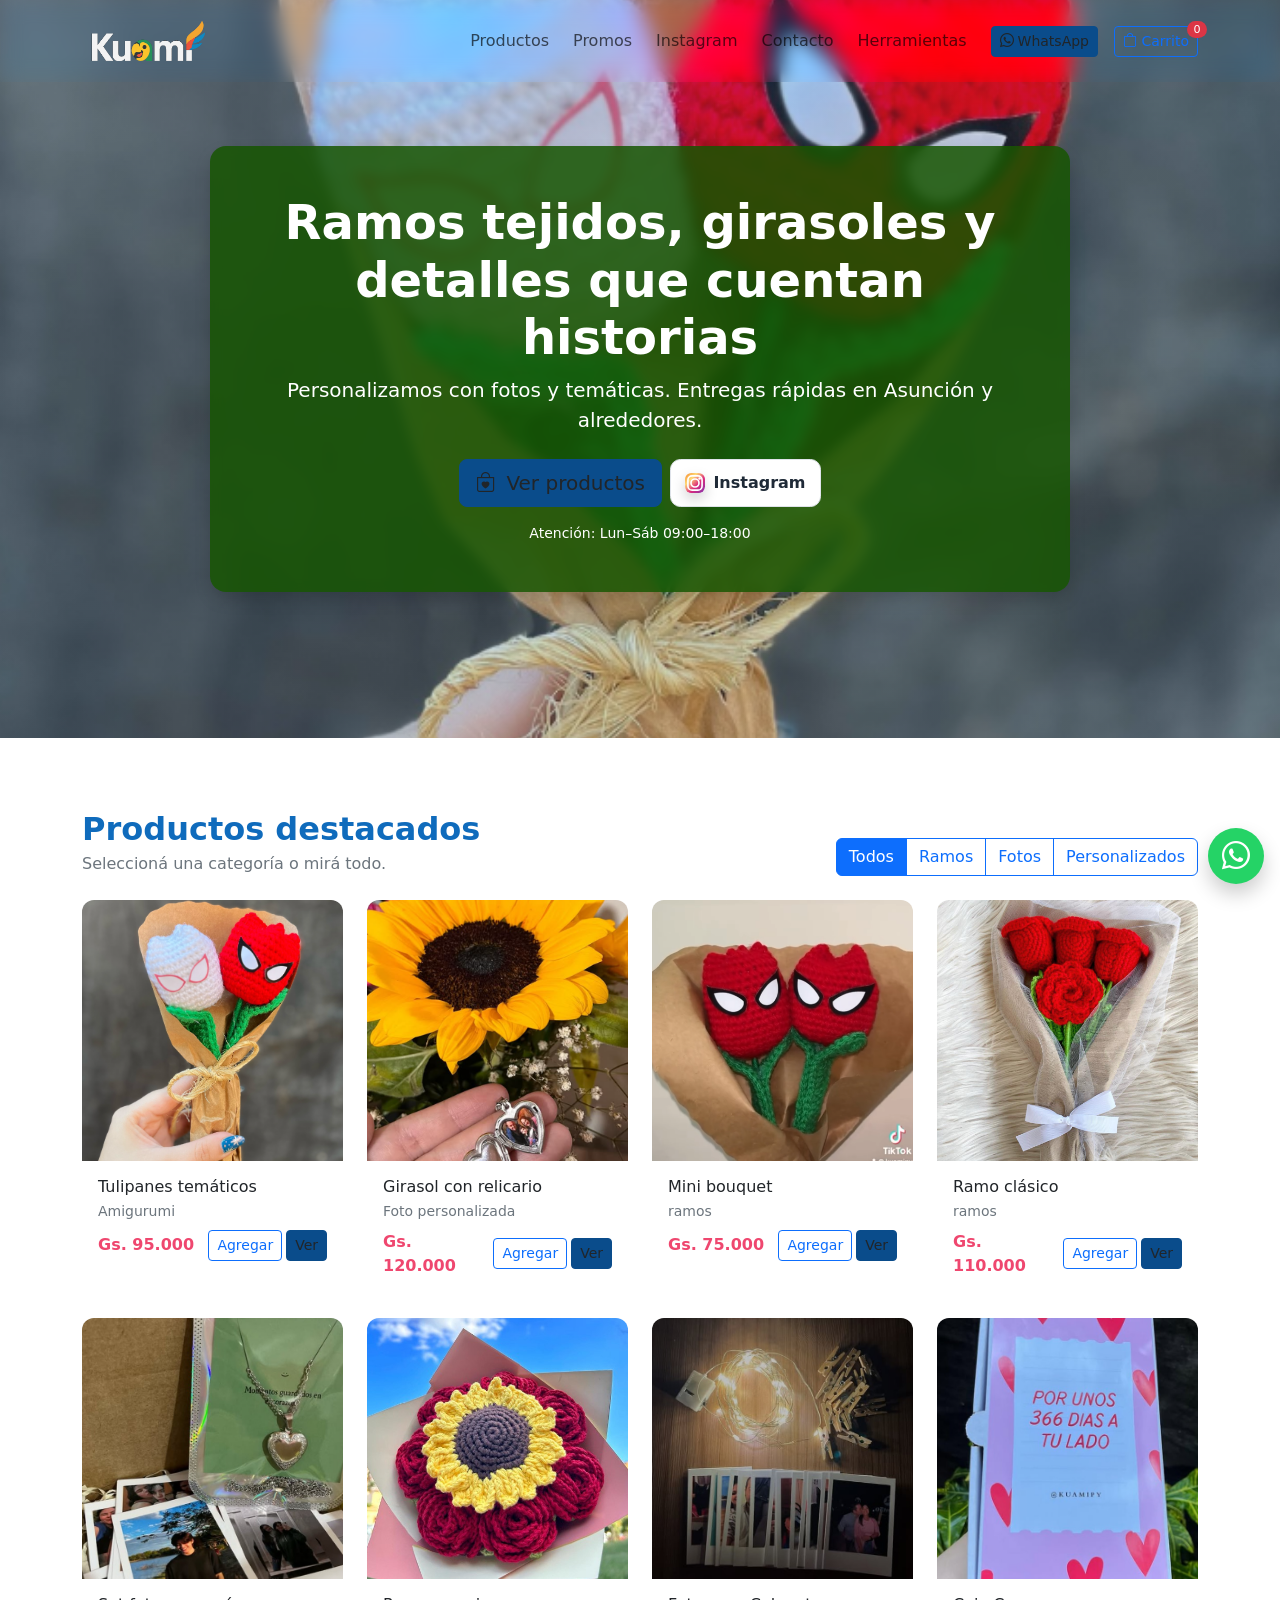
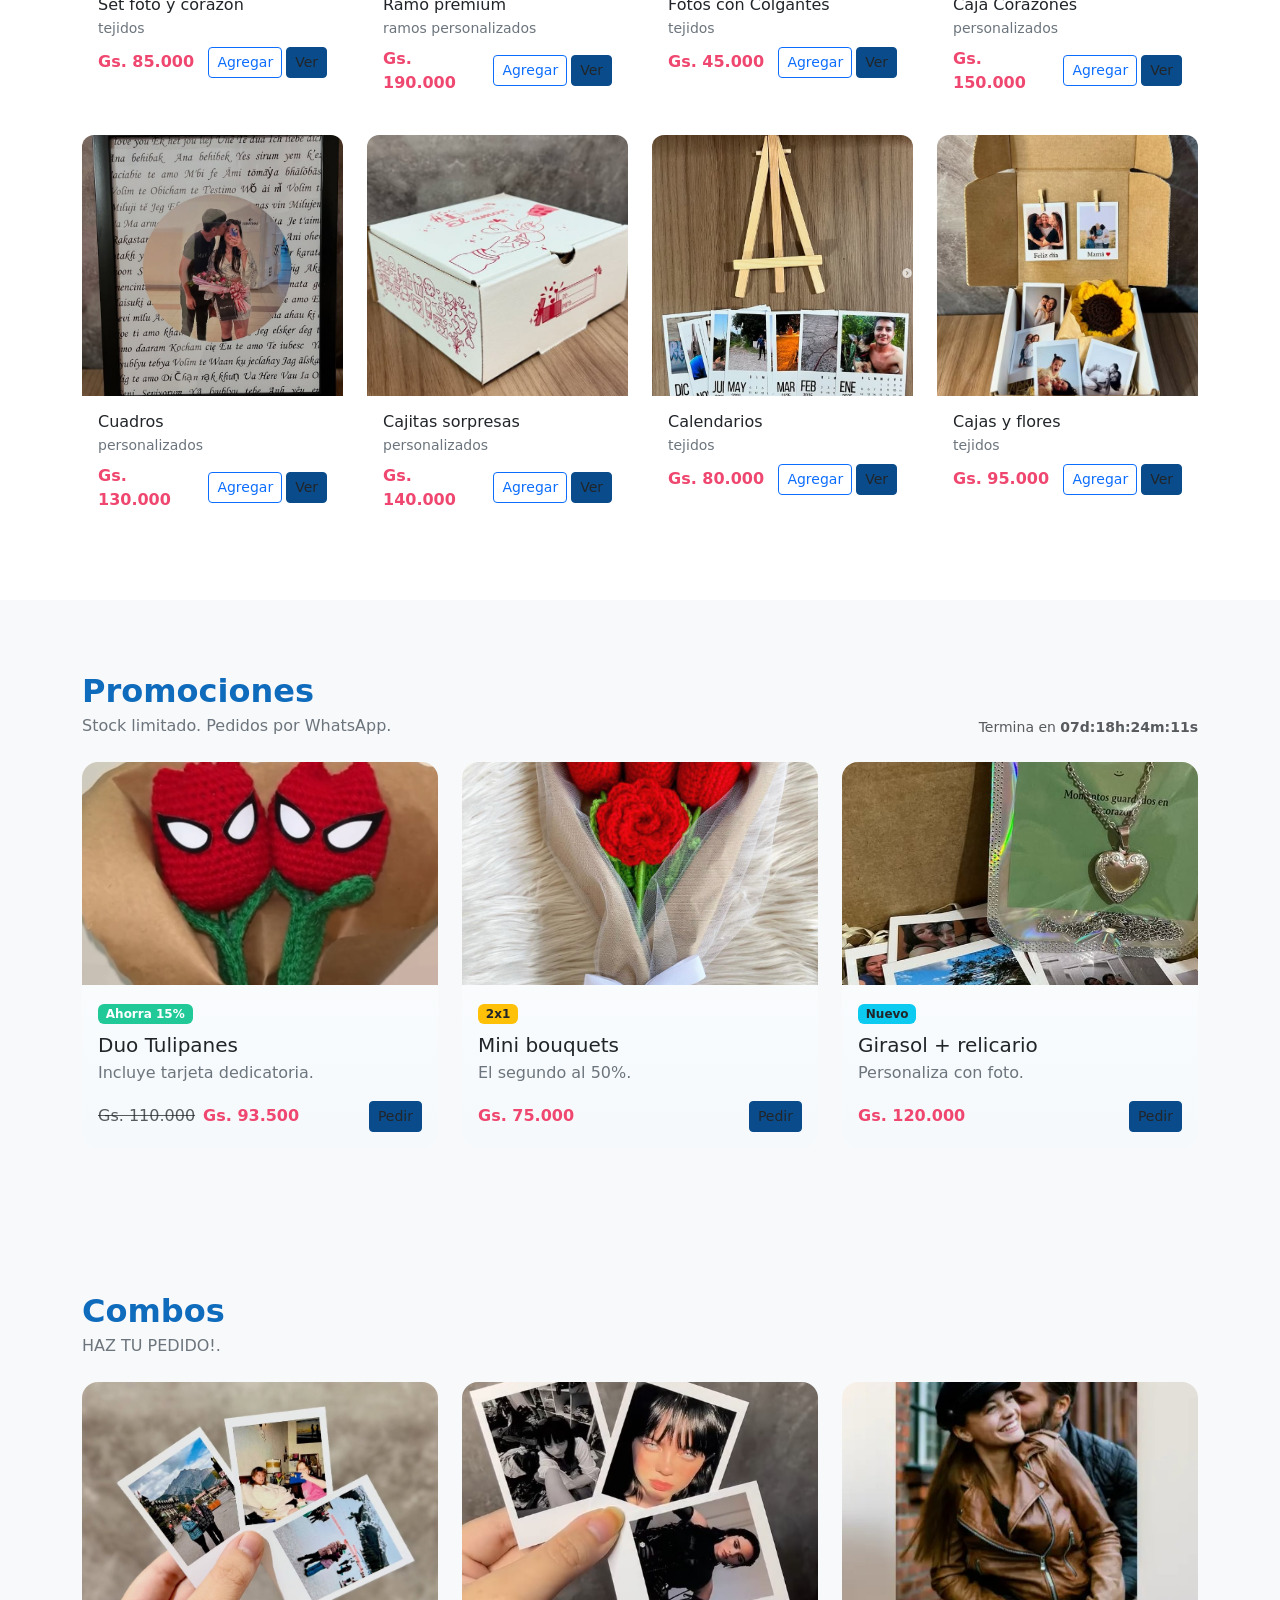
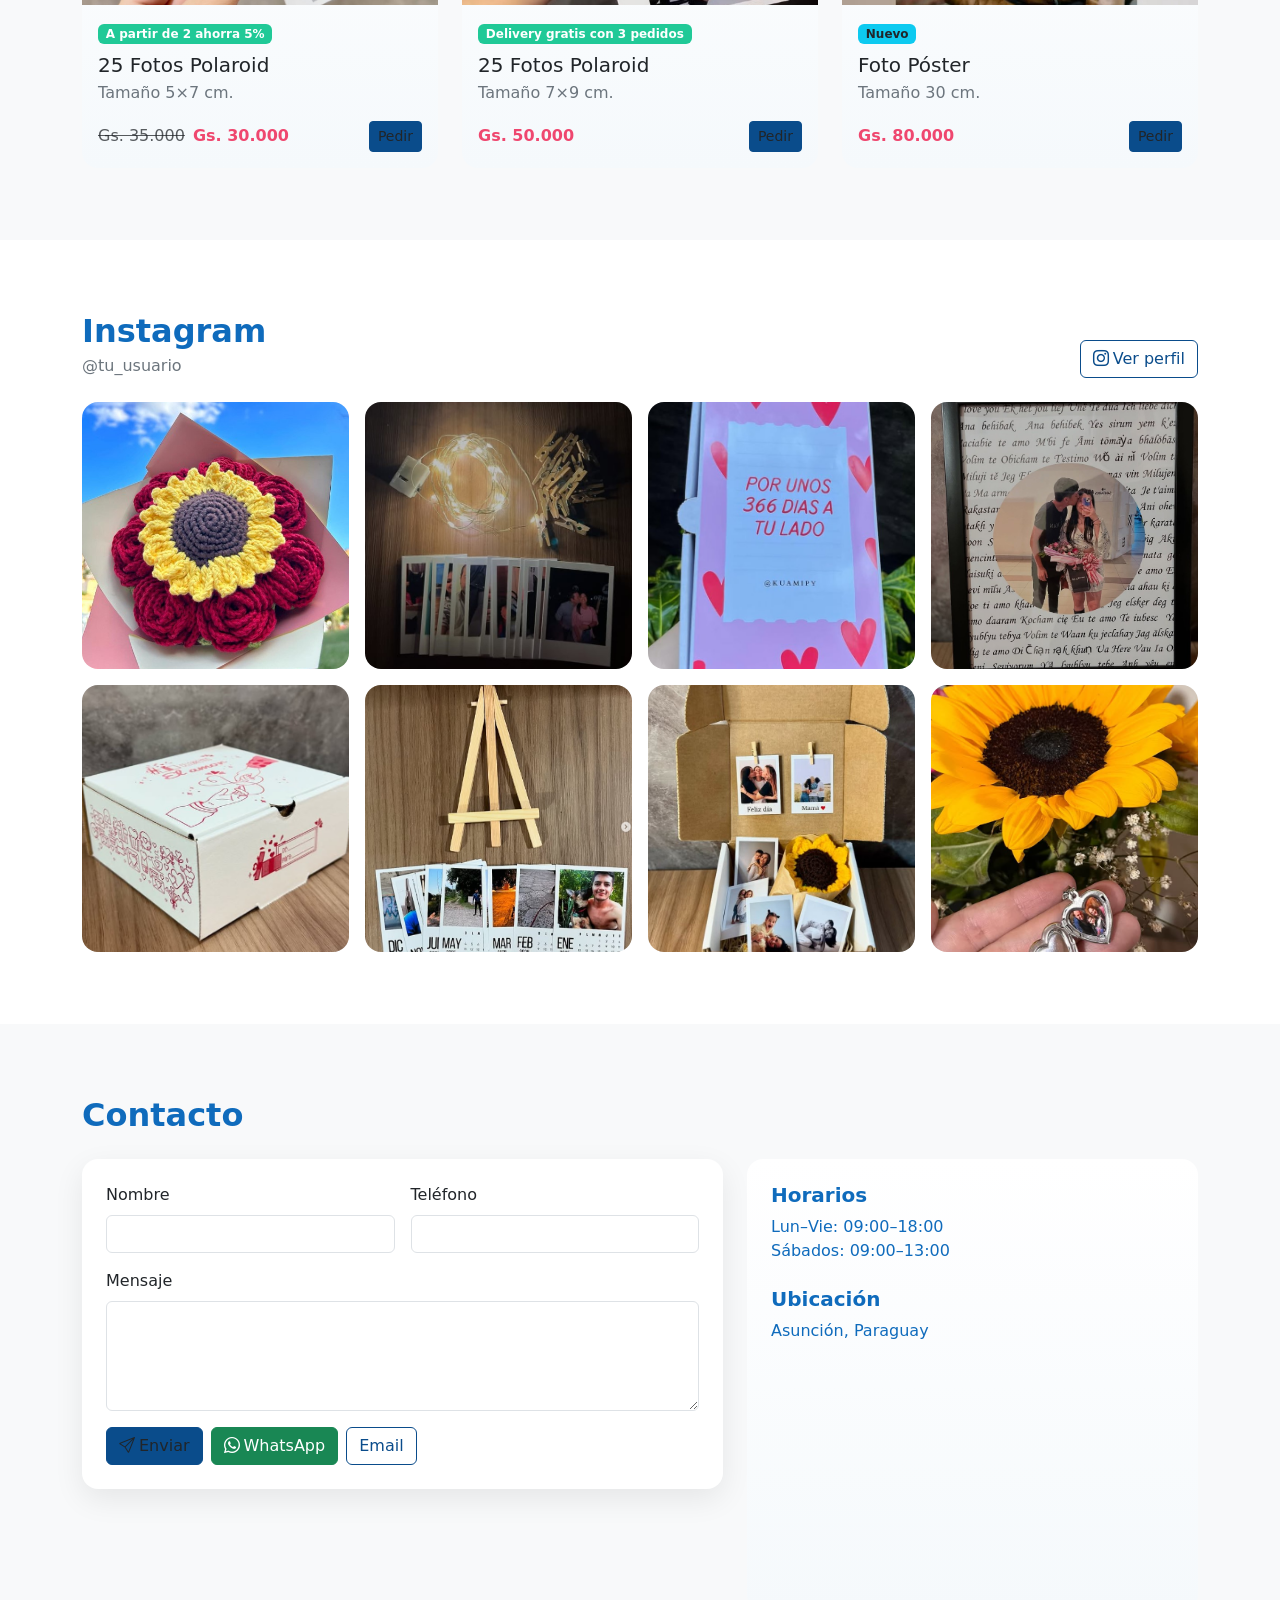
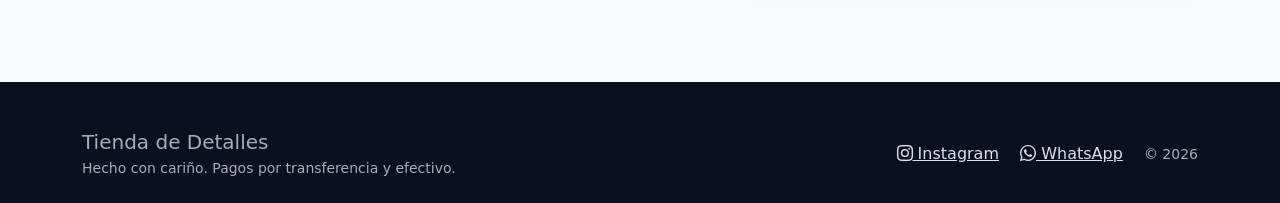
==== Kuami/index.html @ 18ef8802 "primera subida" ====
<!doctype html>
<html lang="es">
<head>
  <meta charset="utf-8">
  <meta name="viewport" content="width=device-width, initial-scale=1">
  <title>kuami</title>
  <meta name="description" content="Ramos tejidos, girasoles y detalles personalizados. Pedidos por WhatsApp e Instagram.">
  <meta property="og:title" content="Tienda de Detalles">
  <meta property="og:description" content="Ramos tejidos, girasoles y detalles personalizados.">
  <meta property="og:image" content="assets/img01.jpg">
  <link href="https://cdn.jsdelivr.net/npm/bootstrap@5.3.3/dist/css/bootstrap.min.css" rel="stylesheet">
  <link href="https://cdn.jsdelivr.net/npm/bootstrap-icons@1.11.3/font/bootstrap-icons.css" rel="stylesheet">
  <style>
    :root{ --pri:#0a4c8b; --sec:#ef476f; --ink:#0f6bbc; --soft:#f5f9fc; --ok:#20c997 }
    html{scroll-padding-top:84px}
    body{font-family:system-ui,-apple-system,Segoe UI,Roboto,Ubuntu,'Helvetica Neue',Arial,sans-serif;color:var(--ink);background:#fff}
    .navbar{backdrop-filter:saturate(180%) blur(10px)}
    .navbar.scrolled{box-shadow:0 6px 24px rgba(0,0,0,.08);background:#ffffffd6}
    .btn-pri{background:var(--pri);border-color:var(--pri)}
    .btn-pri:hover{background:#1060aa;border-color:#0a6fce}
    .btn-ghost{border:1px solid var(--pri);color:var(--pri);background:transparent}
    .btn-ghost:hover{background:var(--pri);color:#fff}
    /* Hero */
    .hero{
      position:relative;min-height:82vh;display:grid;place-items:center;
      background-image:linear-gradient(0deg, rgba(10,76,139,.20), rgba(10,76,139,.20)),url('assets/img01.jpg');
      background-repeat:no-repeat;background-size:cover;background-position:center 35%;background-attachment:scroll;
    }
    @media (min-width: 992px){ .hero{background-position:center center;background-attachment:fixed} }
    .hero .card{backdrop-filter: blur(6px);background:#175502d9;color:#fff}
    .hero .card h1,.hero .card p,.hero .card .small,.hero .card .text-muted{color:#fff!important}
    section{padding:72px 0}
    .section-title{font-weight:800}
    .product-card{transition:transform .25s ease, box-shadow .25s ease;border:0}
    .product-card:hover{transform:translateY(-4px);box-shadow:0 16px 40px rgba(0,0,0,.12)}
    .product-card img{aspect-ratio:1/1;object-fit:cover;border-top-left-radius:.75rem;border-top-right-radius:.75rem}
    .filter-pill{cursor:pointer}
    .price{font-weight:800;color:var(--sec)}
    .promo{border:0;background:linear-gradient(180deg,#fff, var(--soft))}
    .badge-save{background:var(--ok)}
    .count{font-variant-numeric:tabular-nums}
    .ig-img{aspect-ratio:1/1;object-fit:cover;border-radius:1rem;transition:transform .2s}
    .ig-img:hover{transform:scale(1.02)}
    .contact-card{border:0;box-shadow:0 10px 30px rgba(0,0,0,.08)}
    footer{background:#0b1020;color:#aab}
    footer a{color:#dde}
    .wa-fab{position:fixed;right:16px;bottom:16px;width:56px;height:56px;border-radius:50%;display:grid;place-items:center;background:#25D366;color:#fff;box-shadow:0 10px 20px rgba(0,0,0,.2);z-index:1080}
    .wa-fab:hover{opacity:.9}
    /* Botón Instagram */
    .btn-ig{display:inline-flex;align-items:center;gap:.5rem;padding:.55rem .9rem;border:1px solid #dfe3ea;border-radius:.65rem;background:#fff;color:#1f2a37;text-decoration:none;font-weight:600;transition:box-shadow .2s, transform .2s, background-color .2s}
    .btn-ig:hover{box-shadow:0 10px 24px rgba(0,0,0,.12);transform:translateY(-1px)}
    .btn-ig:active{transform:translateY(0)}
    .btn-ig .ig-icon{width:20px;height:20px;flex:none;border-radius:.4rem;transition:transform .2s, filter .2s;box-shadow:0 6px 14px rgba(0,0,0,.18)}
    .btn-ig:hover .ig-icon{transform:scale(1.05);filter:saturate(1.1)}
    @media (prefers-reduced-motion: reduce){.btn-ig,.btn-ig .ig-icon{transition:none}}
    /* Carrito badge */
    .cart-link{position:relative}
    .cart-count{position:absolute;top:-6px;right:-10px;background:#dc3545;color:#fff;border-radius:999px;font-size:.7rem;line-height:1;padding:.20rem .38rem;min-width:20px;text-align:center}
  </style>
</head>
<body>

<!-- NAV -->
<nav class="navbar navbar-expand-lg fixed-top py-3">
  <div class="container">
    <a class="navbar-brand fw-bold d-flex align-items-center" href="#">
      <img src="assets/logo.png" alt="Logo" height="40" class="me-2">
    </a>
    <button class="navbar-toggler" type="button" data-bs-toggle="collapse" data-bs-target="#nav"><span class="navbar-toggler-icon"></span></button>
    <div class="collapse navbar-collapse" id="nav">
      <ul class="navbar-nav ms-auto align-items-lg-center gap-lg-2">
        <li class="nav-item"><a class="nav-link" href="#productos">Productos</a></li>
        <li class="nav-item"><a class="nav-link" href="#promos">Promos</a></li>
        <li class="nav-item"><a class="nav-link" href="#instagram">Instagram</a></li>
        <li class="nav-item"><a class="nav-link" href="#contacto">Contacto</a></li>

        <!-- NUEVO -->
        <li class="nav-item"><a class="nav-link" href="herramientas.html">Herramientas</a></li>

        <li class="nav-item ms-lg-2">
          <a class="btn btn-sm btn-pri" href="https://wa.me/595984024413?text=Hola%20quiero%20hacer%20un%20pedido" target="_blank" rel="noopener">
            <i class="bi bi-whatsapp me-1"></i>WhatsApp
          </a>
        </li>
        <li class="nav-item ms-lg-2">
          <a class="btn btn-sm btn-outline-primary cart-link" href="carrito.html">
            <i class="bi bi-bag"></i> Carrito
            <span id="cartCount" class="cart-count">0</span>
          </a>
        </li>
      </ul>
    </div>
  </div>
</nav>

<!-- HERO -->
<header class="hero text-center">
  <div class="container">
    <div class="card border-0 shadow rounded-4 p-4 p-md-5 mx-auto" style="max-width:860px">
      <h1 class="display-5 fw-bold mb-2">Ramos tejidos, girasoles y detalles que cuentan historias</h1>
      <p class="lead mb-4">Personalizamos con fotos y temáticas. Entregas rápidas en Asunción y alrededores.</p>
      <div class="d-flex gap-2 justify-content-center">
        <a href="#productos" class="btn btn-pri btn-lg"><i class="bi bi-bag-heart me-1"></i> Ver productos</a>
        <a class="btn-ig" href="https://instagram.com/kuamipy" target="_blank" rel="noopener">
          <svg class="ig-icon" viewBox="0 0 24 24" aria-hidden="true">
            <defs><linearGradient id="igG" x1="0" y1="0" x2="1" y2="1">
              <stop offset="0%" stop-color="#F58529"/><stop offset="30%" stop-color="#FEDA77"/>
              <stop offset="60%" stop-color="#DD2A7B"/><stop offset="100%" stop-color="#8134AF"/>
            </linearGradient></defs>
            <rect x="0" y="0" width="24" height="24" rx="6" fill="url(#igG)"/>
            <rect x="3.5" y="3.5" width="17" height="17" rx="5" fill="none" stroke="#fff" stroke-width="2"/>
            <circle cx="12" cy="12" r="4.8" fill="none" stroke="#fff" stroke-width="2"/>
            <circle cx="17.5" cy="6.5" r="1.5" fill="#fff"/>
          </svg>
          Instagram
        </a>
      </div>
      <div class="mt-3 small text-muted">Atención: Lun–Sáb 09:00–18:00</div>
    </div>
  </div>
</header>

<!-- PRODUCTOS -->
<section id="productos">
  <div class="container">
    <div class="d-flex flex-wrap align-items-end justify-content-between gap-3 mb-4">
      <div>
        <h2 class="section-title mb-1">Productos destacados</h2>
        <p class="text-secondary mb-0">Seleccioná una categoría o mirá todo.</p>
      </div>
      <div class="btn-group" role="group" aria-label="Filtros">
        <button class="btn btn-outline-primary filter-pill active" data-filter="all">Todos</button>
        <button class="btn btn-outline-primary filter-pill" data-filter="ramos">Ramos</button>
        <button class="btn btn-outline-primary filter-pill" data-filter="tejidos">Fotos</button>
        <button class="btn btn-outline-primary filter-pill" data-filter="personalizados">Personalizados</button>
      </div>
    </div>

    <div class="row g-4" id="gridProductos">
      <!-- 1 -->
      <div class="col-6 col-md-4 col-lg-3 product" data-cat="tejidos personalizados">
        <div class="card product-card rounded-4">
          <img src="assets/img01.jpg" alt="Tulipanes temáticos" loading="lazy" class="w-100">
          <div class="card-body">
            <h6 class="mb-1">Tulipanes temáticos</h6>
            <div class="small text-secondary">Amigurumi</div>
            <div class="d-flex justify-content-between align-items-center mt-2 gap-1">
              <span class="price">Gs. 95.000</span>
              <div class="d-flex gap-1">
                <button class="btn btn-sm btn-outline-primary btn-add"
                        data-id="p01" data-name="Tulipanes temáticos" data-price="95000" data-img="assets/img01.jpg">
                  Agregar
                </button>
                <button class="btn btn-sm btn-pri"
                        data-bs-toggle="modal" data-bs-target="#modalImg"
                        data-img="assets/img01.jpg" data-title="Tulipanes temáticos">Ver</button>
              </div>
            </div>
          </div>
        </div>
      </div>
      <!-- 2 -->
      <div class="col-6 col-md-4 col-lg-3 product" data-cat="ramos personalizados">
        <div class="card product-card rounded-4">
          <img src="assets/img02.jpg" alt="Girasol con relicario" loading="lazy" class="w-100">
          <div class="card-body">
            <h6 class="mb-1">Girasol con relicario</h6>
            <div class="small text-secondary">Foto personalizada</div>
            <div class="d-flex justify-content-between align-items-center mt-2 gap-1">
              <span class="price">Gs. 120.000</span>
              <div class="d-flex gap-1">
                <button class="btn btn-sm btn-outline-primary btn-add"
                        data-id="p02" data-name="Girasol con relicario" data-price="120000" data-img="assets/img02.jpg">
                  Agregar
                </button>
                <button class="btn btn-sm btn-pri"
                        data-bs-toggle="modal" data-bs-target="#modalImg"
                        data-img="assets/img02.jpg" data-title="Girasol con relicario">Ver</button>
              </div>
            </div>
          </div>
        </div>
      </div>

      <!-- 3..12 autogenerados -->
      <script>
        const extra = [
          {t:'Mini bouquet',cat:'ramos',p:'75.000'},
          {t:'Ramo clásico',cat:'ramos',p:'110.000'},
          {t:'Set foto y corazón',cat:'tejidos',p:'85.000'},
          {t:'Ramo premium',cat:'ramos personalizados',p:'190.000'},
          {t:'Fotos con Colgantes',cat:'tejidos',p:'45.000'},
          {t:'Caja Corazones',cat:'personalizados',p:'150.000'},
          {t:'Cuadros',cat:'personalizados',p:'130.000'},
          {t:'Cajitas sorpresas',cat:'personalizados',p:'140.000'},
          {t:'Calendarios',cat:'tejidos',p:'80.000'},
          {t:'Cajas y flores',cat:'tejidos',p:'95.000'}
        ];
        document.addEventListener('DOMContentLoaded', () => {
          const grid = document.getElementById('gridProductos');
          extra.forEach((e,i)=>{
            const n = String(i+3).padStart(2,'0');
            const priceNum = parseInt(e.p.replace(/\D/g,''),10) || 0;
            const col = document.createElement('div');
            col.className = 'col-6 col-md-4 col-lg-3 product';
            col.dataset.cat = e.cat;
            col.innerHTML = `
              <div class="card product-card rounded-4">
                <img src="assets/img${n}.jpg" alt="${e.t}" loading="lazy" class="w-100">
                <div class="card-body">
                  <h6 class="mb-1">${e.t}</h6>
                  <div class="small text-secondary text-truncate">${e.cat}</div>
                  <div class="d-flex justify-content-between align-items-center mt-2 gap-1">
                    <span class="price">Gs. ${e.p}</span>
                    <div class="d-flex gap-1">
                      <button class="btn btn-sm btn-outline-primary btn-add"
                              data-id="p${n}" data-name="${e.t}" data-price="${priceNum}" data-img="assets/img${n}.jpg">
                        Agregar
                      </button>
                      <button class="btn btn-sm btn-pri"
                              data-bs-toggle="modal" data-bs-target="#modalImg"
                              data-img="assets/img${n}.jpg" data-title="${e.t}">Ver</button>
                    </div>
                  </div>
                </div>
              </div>`;
            grid.appendChild(col);
          });
        });
      </script>
    </div>
  </div>
</section>

<!-- PROMOS -->
<section id="promos" class="bg-light">
  <div class="container">
    <div class="d-flex flex-wrap align-items-end justify-content-between gap-3 mb-4">
      <div><h2 class="section-title mb-1">Promociones</h2><p class="text-secondary mb-0">Stock limitado. Pedidos por WhatsApp.</p></div>
      <div class="small text-muted">Termina en <span id="countdown" class="count fw-bold"></span></div>
    </div>

    <div class="row g-4">
      <div class="col-md-4">
        <div class="card promo rounded-4 h-100">
          <img src="assets/img03.jpg" class="rounded-top-4 w-100" alt="Promo 1" loading="lazy" style="aspect-ratio:16/10;object-fit:cover">
          <div class="card-body">
            <span class="badge badge-save">Ahorra 15%</span>
            <h5 class="mt-2 mb-1">Duo Tulipanes</h5>
            <p class="text-secondary mb-3">Incluye tarjeta dedicatoria.</p>
            <div class="d-flex justify-content-between align-items-center">
              <div><span class="text-decoration-line-through text-muted me-2">Gs. 110.000</span><span class="price">Gs. 93.500</span></div>
              <a class="btn btn-pri btn-sm" target="_blank" rel="noopener" href="https://wa.me/595XXXXXXXXX?text=Hola%20quiero%20la%20Promo%20Duo%20Tulipanes">Pedir</a>
            </div>
          </div>
        </div>
      </div>
      <div class="col-md-4">
        <div class="card promo rounded-4 h-100">
          <img src="assets/img04.jpg" class="rounded-top-4 w-100" alt="Promo 2" loading="lazy" style="aspect-ratio:16/10;object-fit:cover">
          <div class="card-body">
            <span class="badge bg-warning text-dark">2x1</span>
            <h5 class="mt-2 mb-1">Mini bouquets</h5>
            <p class="text-secondary mb-3">El segundo al 50%.</p>
            <div class="d-flex justify-content-between align-items-center">
              <div><span class="price">Gs. 75.000</span></div>
              <a class="btn btn-pri btn-sm" target="_blank" rel="noopener" href="https://wa.me/595XXXXXXXXX?text=Hola%20quiero%20la%20Promo%20Mini%20bouquets">Pedir</a>
            </div>
          </div>
        </div>
      </div>
      <div class="col-md-4">
        <div class="card promo rounded-4 h-100">
          <img src="assets/img05.jpg" class="rounded-top-4 w-100" alt="Promo 3" loading="lazy" style="aspect-ratio:16/10;object-fit:cover">
          <div class="card-body">
            <span class="badge bg-info text-dark">Nuevo</span>
            <h5 class="mt-2 mb-1">Girasol + relicario</h5>
            <p class="text-secondary mb-3">Personaliza con foto.</p>
            <div class="d-flex justify-content-between align-items-center">
              <div><span class="price">Gs. 120.000</span></div>
              <a class="btn btn-pri btn-sm" target="_blank" rel="noopener" href="https://wa.me/595XXXXXXXXX?text=Hola%20quiero%20Girasol%20con%20relicario">Pedir</a>
            </div>
          </div>
        </div>
      </div>
    </div>
  </div>
</section>

<!-- COMBOS -->
<section id="combos" class="bg-light">
  <div class="container">
    <div class="d-flex flex-wrap align-items-end justify-content-between gap-3 mb-4">
      <div><h2 class="section-title mb-1">Combos</h2><p class="text-secondary mb-0">HAZ TU PEDIDO!.</p></div>
    </div>

    <div class="row g-4">
      <div class="col-md-4">
        <div class="card promo rounded-4 h-100">
          <img src="assets/img13.jpg" class="rounded-top-4 w-100" alt="25 Fotos Polaroid 5x7" loading="lazy" style="aspect-ratio:16/10;object-fit:cover">
          <div class="card-body">
            <span class="badge badge-save">A partir de 2 ahorra 5%</span>
            <h5 class="mt-2 mb-1">25 Fotos Polaroid</h5>
            <p class="text-secondary mb-3">Tamaño 5×7 cm.</p>
            <div class="d-flex justify-content-between align-items-center">
              <div><span class="text-decoration-line-through text-muted me-2">Gs. 35.000</span><span class="price">Gs. 30.000</span></div>
              <a class="btn btn-pri btn-sm" target="_blank" rel="noopener" href="https://wa.me/595XXXXXXXXX?text=Hola%20quiero%20la%20Promo%2025%20Polaroid%205x7">Pedir</a>
            </div>
          </div>
        </div>
      </div>
      <div class="col-md-4">
        <div class="card promo rounded-4 h-100">
          <img src="assets/img15.jpg" class="rounded-top-4 w-100" alt="25 Fotos Polaroid 7x9" loading="lazy" style="aspect-ratio:16/10;object-fit:cover">
          <div class="card-body">
            <span class="badge badge-save">Delivery gratis con 3 pedidos</span>
            <h5 class="mt-2 mb-1">25 Fotos Polaroid</h5>
            <p class="text-secondary mb-3">Tamaño 7×9 cm.</p>
            <div class="d-flex justify-content-between align-items-center">
              <div><span class="price">Gs. 50.000</span></div>
              <a class="btn btn-pri btn-sm" target="_blank" rel="noopener" href="https://wa.me/595XXXXXXXXX?text=Hola%20quiero%2025%20Polaroid%207x9">Pedir</a>
            </div>
          </div>
        </div>
      </div>
      <div class="col-md-4">
        <div class="card promo rounded-4 h-100">
          <img src="assets/img14.jpg" class="rounded-top-4 w-100" alt="Foto Póster 30 cm" loading="lazy" style="aspect-ratio:16/10;object-fit:cover">
          <div class="card-body">
            <span class="badge bg-info text-dark">Nuevo</span>
            <h5 class="mt-2 mb-1">Foto Póster</h5>
            <p class="text-secondary mb-3">Tamaño 30 cm.</p>
            <div class="d-flex justify-content-between align-items-center">
              <div><span class="price">Gs. 80.000</span></div>
              <a class="btn btn-pri btn-sm" target="_blank" rel="noopener" href="https://wa.me/595XXXXXXXXX?text=Hola%20quiero%20Foto%20Póster%2030%20cm">Pedir</a>
            </div>
          </div>
        </div>
      </div>
    </div>
  </div>
</section>

<!-- INSTAGRAM -->
<section id="instagram">
  <div class="container">
    <div class="d-flex flex-wrap align-items-end justify-content-between gap-3 mb-4">
      <div><h2 class="section-title mb-1">Instagram</h2><p class="text-secondary mb-0">@tu_usuario</p></div>
      <a class="btn btn-ghost" href="https://www.instagram.com/tu_usuario" target="_blank" rel="noopener"><i class="bi bi-instagram me-1"></i>Ver perfil</a>
    </div>
    <div class="row g-3">
      <div class="col-6 col-md-3"><img class="ig-img w-100" src="assets/img06.jpg" alt="Post 1" loading="lazy"></div>
      <div class="col-6 col-md-3"><img class="ig-img w-100" src="assets/img07.jpg" alt="Post 2" loading="lazy"></div>
      <div class="col-6 col-md-3"><img class="ig-img w-100" src="assets/img08.jpg" alt="Post 3" loading="lazy"></div>
      <div class="col-6 col-md-3"><img class="ig-img w-100" src="assets/img09.jpg" alt="Post 4" loading="lazy"></div>
      <div class="col-6 col-md-3"><img class="ig-img w-100" src="assets/img10.jpg" alt="Post 5" loading="lazy"></div>
      <div class="col-6 col-md-3"><img class="ig-img w-100" src="assets/img11.jpg" alt="Post 6" loading="lazy"></div>
      <div class="col-6 col-md-3"><img class="ig-img w-100" src="assets/img12.jpg" alt="Post 7" loading="lazy"></div>
      <div class="col-6 col-md-3"><img class="ig-img w-100" src="assets/img02.jpg"  alt="Post 8" loading="lazy"></div>
    </div>
  </div>
</section>

<!-- CONTACTO -->
<section id="contacto" class="bg-light">
  <div class="container">
    <h2 class="section-title mb-4">Contacto</h2>
    <div class="row g-4">
      <div class="col-lg-7">
        <div class="card contact-card rounded-4 p-4">
          <form class="needs-validation" novalidate>
            <div class="row g-3">
              <div class="col-md-6">
                <label class="form-label">Nombre</label>
                <input type="text" class="form-control" required>
                <div class="invalid-feedback">Escribe tu nombre.</div>
              </div>
              <div class="col-md-6">
                <label class="form-label">Teléfono</label>
                <input type="tel" class="form-control" required>
                <div class="invalid-feedback">Ingresa un número válido.</div>
              </div>
              <div class="col-12">
                <label class="form-label">Mensaje</label>
                <textarea class="form-control" rows="4" required></textarea>
                <div class="invalid-feedback">Cuéntanos qué necesitas.</div>
              </div>
            </div>
            <div class="d-flex gap-2 mt-3">
              <button type="submit" class="btn btn-pri"><i class="bi bi-send me-1"></i>Enviar</button>
              <a class="btn btn-success" target="_blank" rel="noopener" href="https://wa.me/595984024413?text=Hola%2C%20quiero%20un%20presupuesto"><i class="bi bi-whatsapp me-1"></i>WhatsApp</a>
              <a class="btn btn-ghost" target="_blank" rel="noopener" href="mailto:tucorreo@dominio.com?subject=Consulta%20desde%20la%20web">Email</a>
            </div>
          </form>
        </div>
      </div>
      <div class="col-lg-5">
        <div class="rounded-4 p-4 h-100" style="background:linear-gradient(180deg,#fff,var(--soft))">
          <h5 class="fw-bold">Horarios</h5>
          <ul class="list-unstyled mb-4">
            <li>Lun–Vie: 09:00–18:00</li>
            <li>Sábados: 09:00–13:00</li>
          </ul>
          <h5 class="fw-bold">Ubicación</h5>
          <p>Asunción, Paraguay</p>
          <iframe title="Mapa" class="w-100 rounded-4" height="220" style="border:0" loading="lazy" allowfullscreen referrerpolicy="no-referrer-when-downgrade" src="https://www.google.com/maps?q=Asunci%C3%B3n%2C%20Paraguay&output=embed"></iframe>
        </div>
      </div>
    </div>
  </div>
</section>

<!-- FOOTER -->
<footer class="pt-5 pb-4">
  <div class="container">
    <div class="row g-4 align-items-center">
      <div class="col-md-6">
        <h5 class="mb-1">Tienda de Detalles</h5>
        <div class="small">Hecho con cariño. Pagos por transferencia y efectivo.</div>
      </div>
      <div class="col-md-6 text-md-end">
        <a class="me-3" href="https://www.instagram.com/tu_usuario" target="_blank" rel="noopener"><i class="bi bi-instagram"></i> Instagram</a>
        <a class="me-3" href="https://wa.me/595984024413" target="_blank" rel="noopener"><i class="bi bi-whatsapp"></i> WhatsApp</a>
        <span class="small d-block d-md-inline mt-2 mt-md-0">© <span id="yy"></span></span>
      </div>
    </div>
  </div>
</footer>

<!-- MODAL IMG -->
<div class="modal fade" id="modalImg" tabindex="-1" aria-hidden="true">
  <div class="modal-dialog modal-dialog-centered modal-lg">
    <div class="modal-content border-0 rounded-4">
      <div class="modal-header border-0">
        <h5 class="modal-title"></h5>
        <button class="btn-close" data-bs-dismiss="modal" aria-label="Cerrar"></button>
      </div>
      <div class="modal-body pt-0">
        <img src="" alt="" class="w-100 rounded-4" style="aspect-ratio:16/10;object-fit:cover">
      </div>
    </div>
  </div>
</div>

<!-- Toast -->
<div class="toast-container position-fixed top-0 end-0 p-3">
  <div id="addToast" class="toast align-items-center text-bg-success border-0" role="alert" aria-live="assertive" aria-atomic="true">
    <div class="d-flex">
      <div class="toast-body" id="toastMsg">Agregado al carrito</div>
      <button type="button" class="btn-close btn-close-white me-2 m-auto" data-bs-dismiss="toast" aria-label="Cerrar"></button>
    </div>
  </div>
</div>

<!-- FAB WhatsApp -->
<a class="wa-fab" href="https://wa.me/595984024413?text=Hola%2C%20vengo%20de%20la%20web" target="_blank" rel="noopener" aria-label="WhatsApp">
  <i class="bi bi-whatsapp fs-3"></i>
</a>

<script src="https://cdn.jsdelivr.net/npm/bootstrap@5.3.3/dist/js/bootstrap.bundle.min.js"></script>
<script>
  /* ===== Utilidades carrito ===== */
  const CART_KEY = 'carritoKuami';
  const getCart = () => JSON.parse(localStorage.getItem(CART_KEY) || '[]');
  const setCart = (c) => localStorage.setItem(CART_KEY, JSON.stringify(c));
  const formatGs = n => 'Gs. ' + (n||0).toLocaleString('es-PY');

  const updateBadge = () => {
    const n = getCart().reduce((a,i)=>a + (i.qty||0), 0);
    const b = document.getElementById('cartCount');
    if(b){ b.textContent = n }
  };

  const showToast = (msg='Agregado al carrito') => {
    const el = document.getElementById('addToast');
    document.getElementById('toastMsg').textContent = msg;
    const t = new bootstrap.Toast(el, { delay: 1500 });
    t.show();
  };

  const addToCart = (item) => {
    const cart = getCart();
    const found = cart.find(p => p.id === item.id);
    if(found){ found.qty += 1 }
    else { cart.push({...item, qty: 1}) }
    setCart(cart);
    updateBadge();
    showToast(`${item.name} agregado`);
  };

  /* ===== Navbar shrink ===== */
  const nav = document.querySelector('.navbar');
  const onScroll = () => nav.classList.toggle('scrolled', window.scrollY > 8);
  document.addEventListener('scroll', onScroll); onScroll();

  /* ===== Filtros ===== */
  document.querySelectorAll('.filter-pill').forEach(btn=>{
    btn.addEventListener('click', ()=>{
      document.querySelectorAll('.filter-pill').forEach(b=>b.classList.remove('active'));
      btn.classList.add('active');
      const cat = btn.dataset.filter;
      document.querySelectorAll('#gridProductos .product').forEach(card=>{
        const has = card.dataset.cat.toLowerCase().includes(cat);
        card.classList.toggle('d-none', cat!=='all' && !has);
      });
    });
  });

  /* ===== Modal imagen ===== */
  const modal = document.getElementById('modalImg');
  modal.addEventListener('show.bs.modal', e=>{
    const b = e.relatedTarget;
    modal.querySelector('.modal-title').textContent = b.getAttribute('data-title') || 'Producto';
    modal.querySelector('img').src = b.getAttribute('data-img');
    modal.querySelector('img').alt = b.getAttribute('data-title') || 'Producto';
  });

  /* ===== Validación formulario ===== */
  (()=> {
    const form = document.querySelector('.needs-validation');
    form.addEventListener('submit', ev=>{
      if(!form.checkValidity()){ev.preventDefault();ev.stopPropagation();}
      form.classList.add('was-validated');
    }, false);
  })();

  /* ===== Countdown 7 días ===== */
  const end = new Date(new Date().getFullYear(), new Date().getMonth(), new Date().getDate()+7, 23,59,59);
  const out = document.getElementById('countdown');
  setInterval(()=>{
    const s = Math.max(0, Math.floor((end - new Date())/1000));
    const d = Math.floor(s/86400), h = Math.floor(s%86400/3600), m = Math.floor(s%3600/60), ss = s%60;
    out.textContent = `${String(d).padStart(2,'0')}d:${String(h).padStart(2,'0')}h:${String(m).padStart(2,'0')}m:${String(ss).padStart(2,'0')}s`;
  },1000);

  /* ===== Año footer ===== */
  document.getElementById('yy').textContent = new Date().getFullYear();

  /* ===== Delegación: Agregar al carrito ===== */
  document.addEventListener('click', (e)=>{
    const btn = e.target.closest('.btn-add');
    if(!btn) return;
    const price = parseInt(btn.dataset.price,10) || 0;
    addToCart({
      id: btn.dataset.id,
      name: btn.dataset.name,
      price,
      img: btn.dataset.img
    });
  });

  /* ===== Inicializar badge al cargar ===== */
  document.addEventListener('DOMContentLoaded', updateBadge);
</script>
</body>
</html>
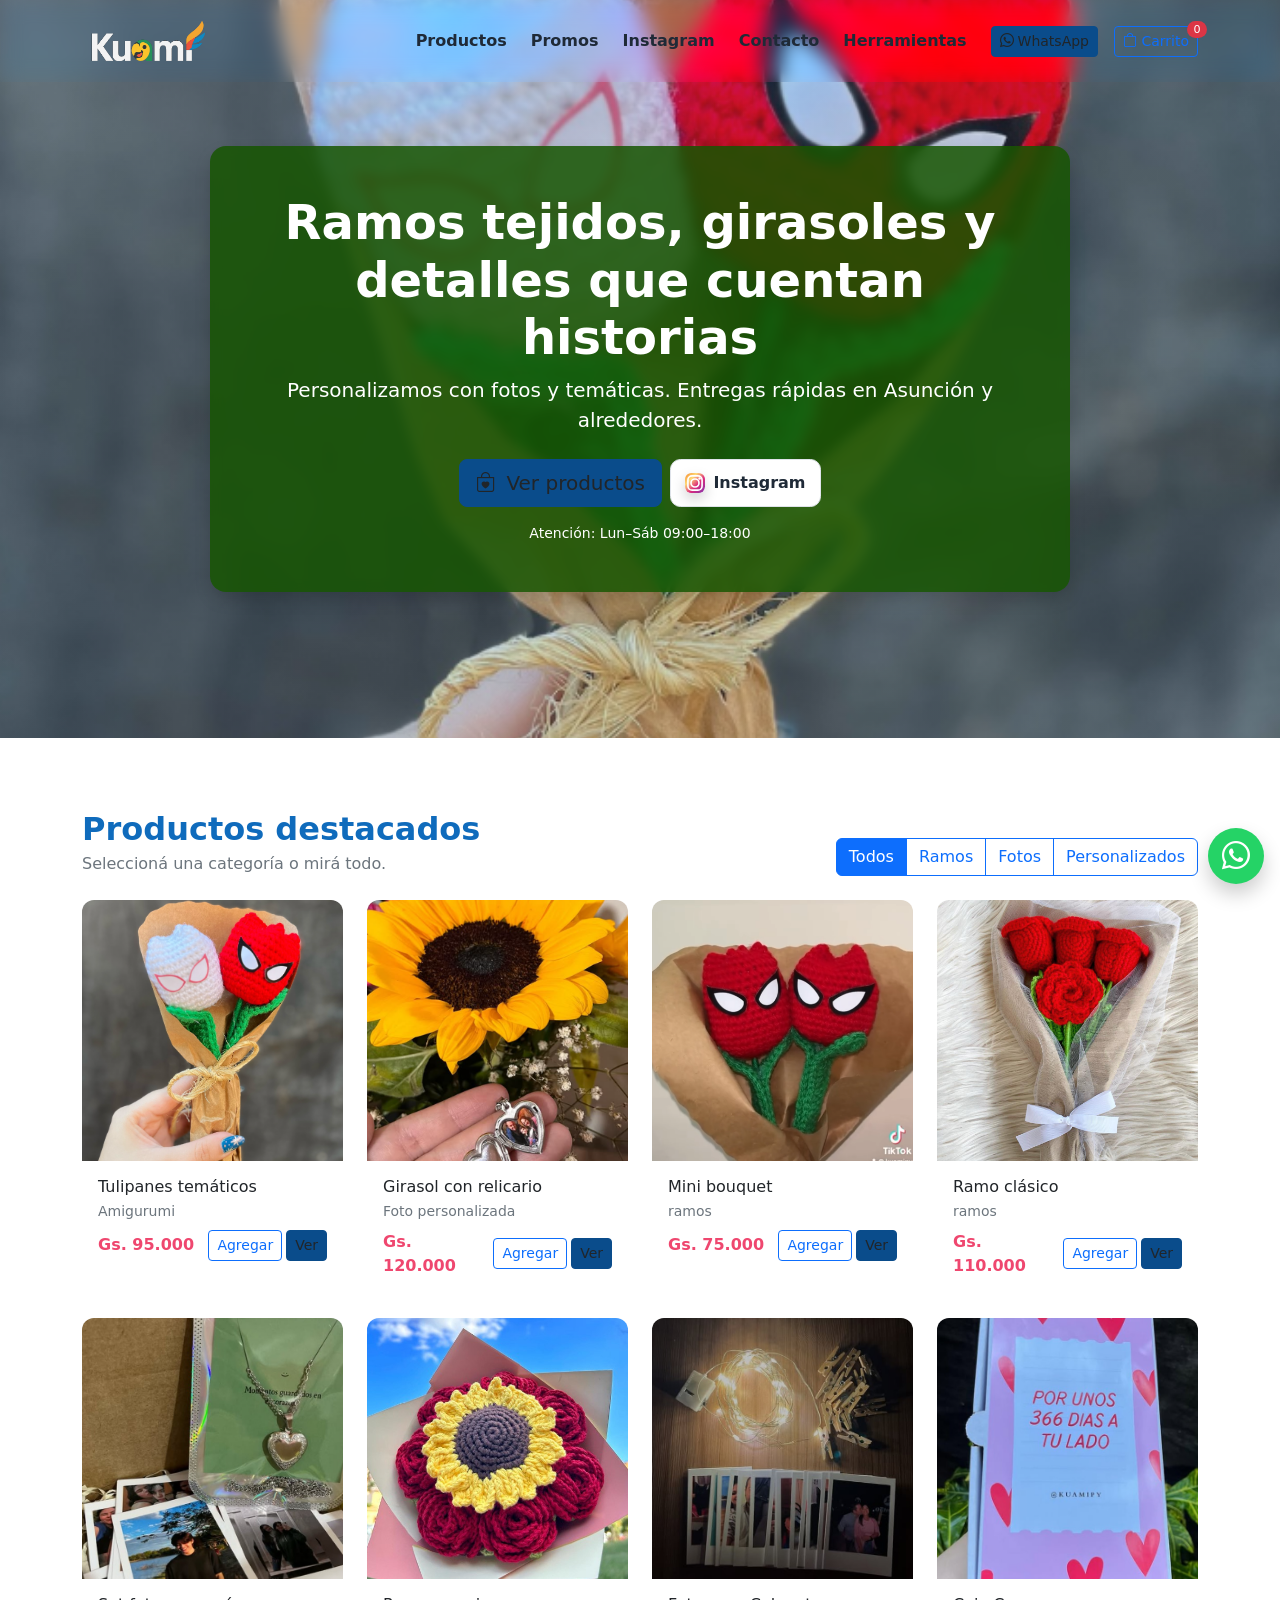
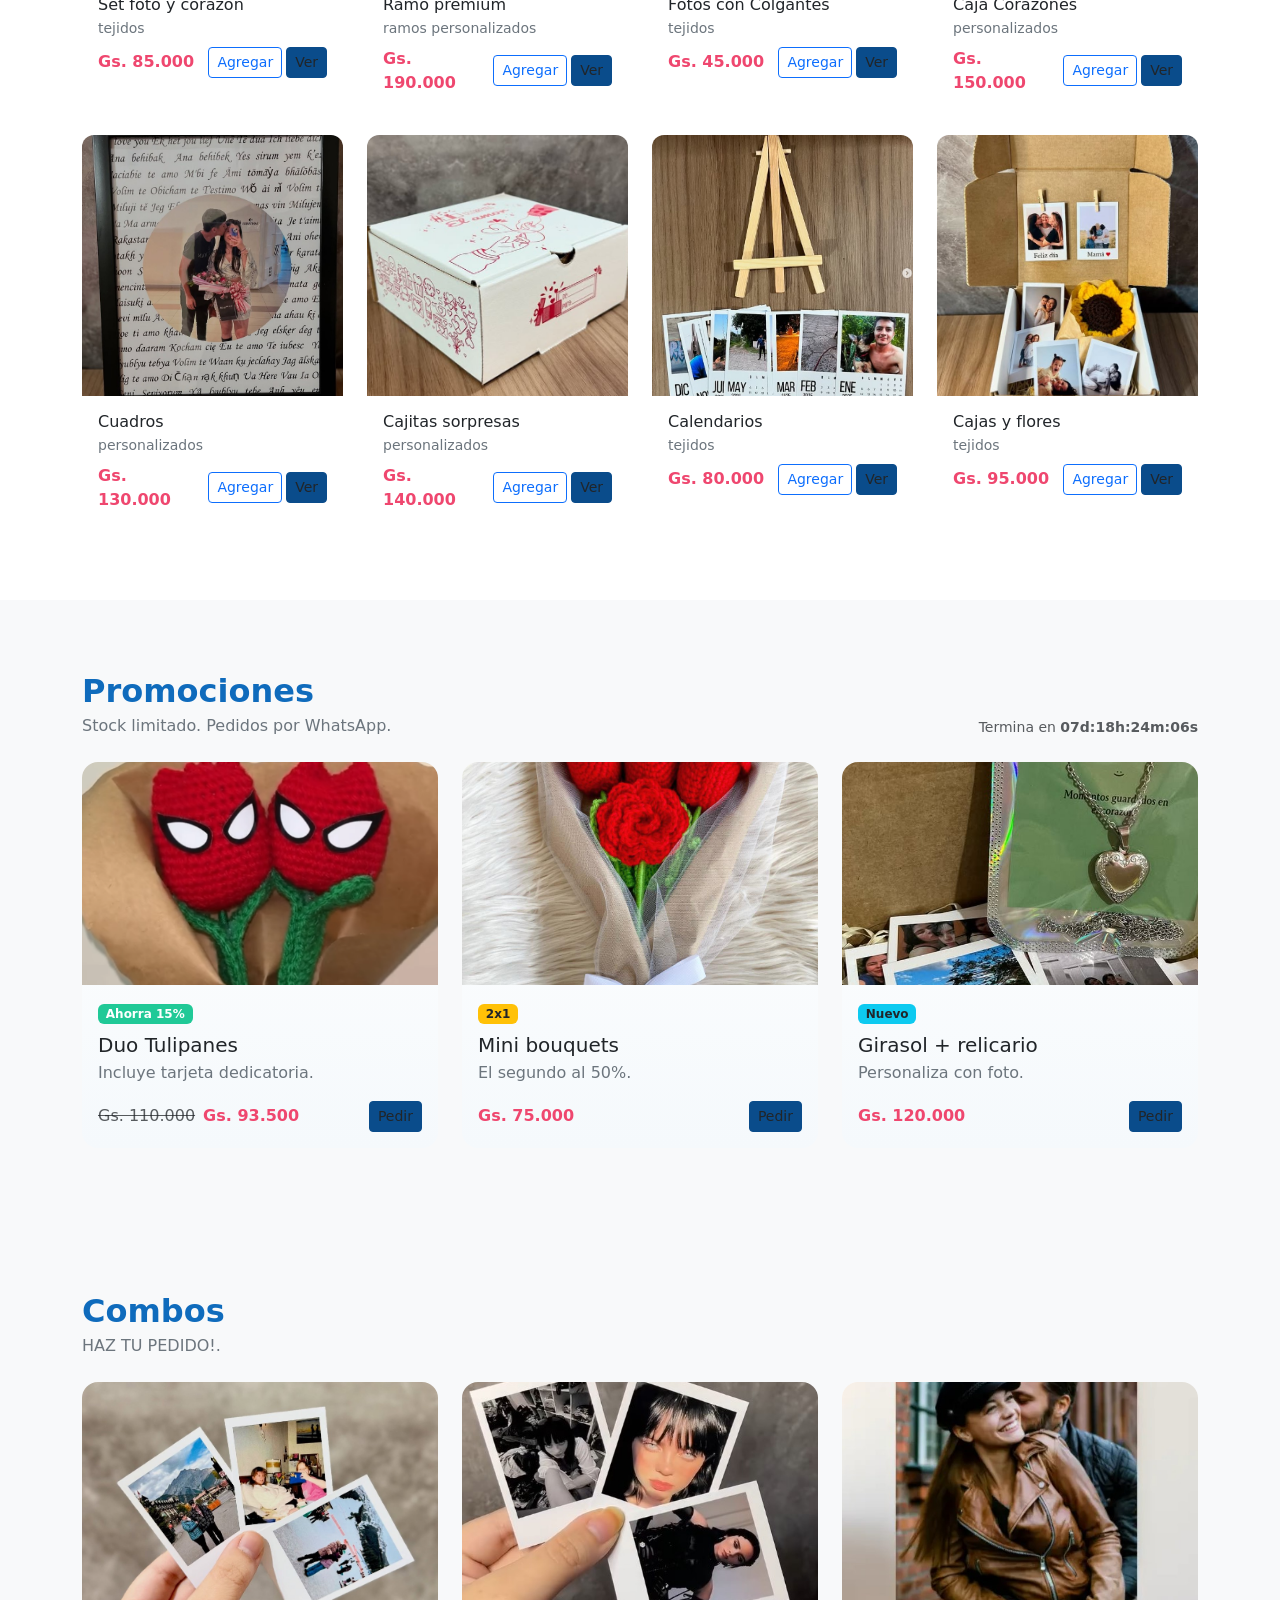
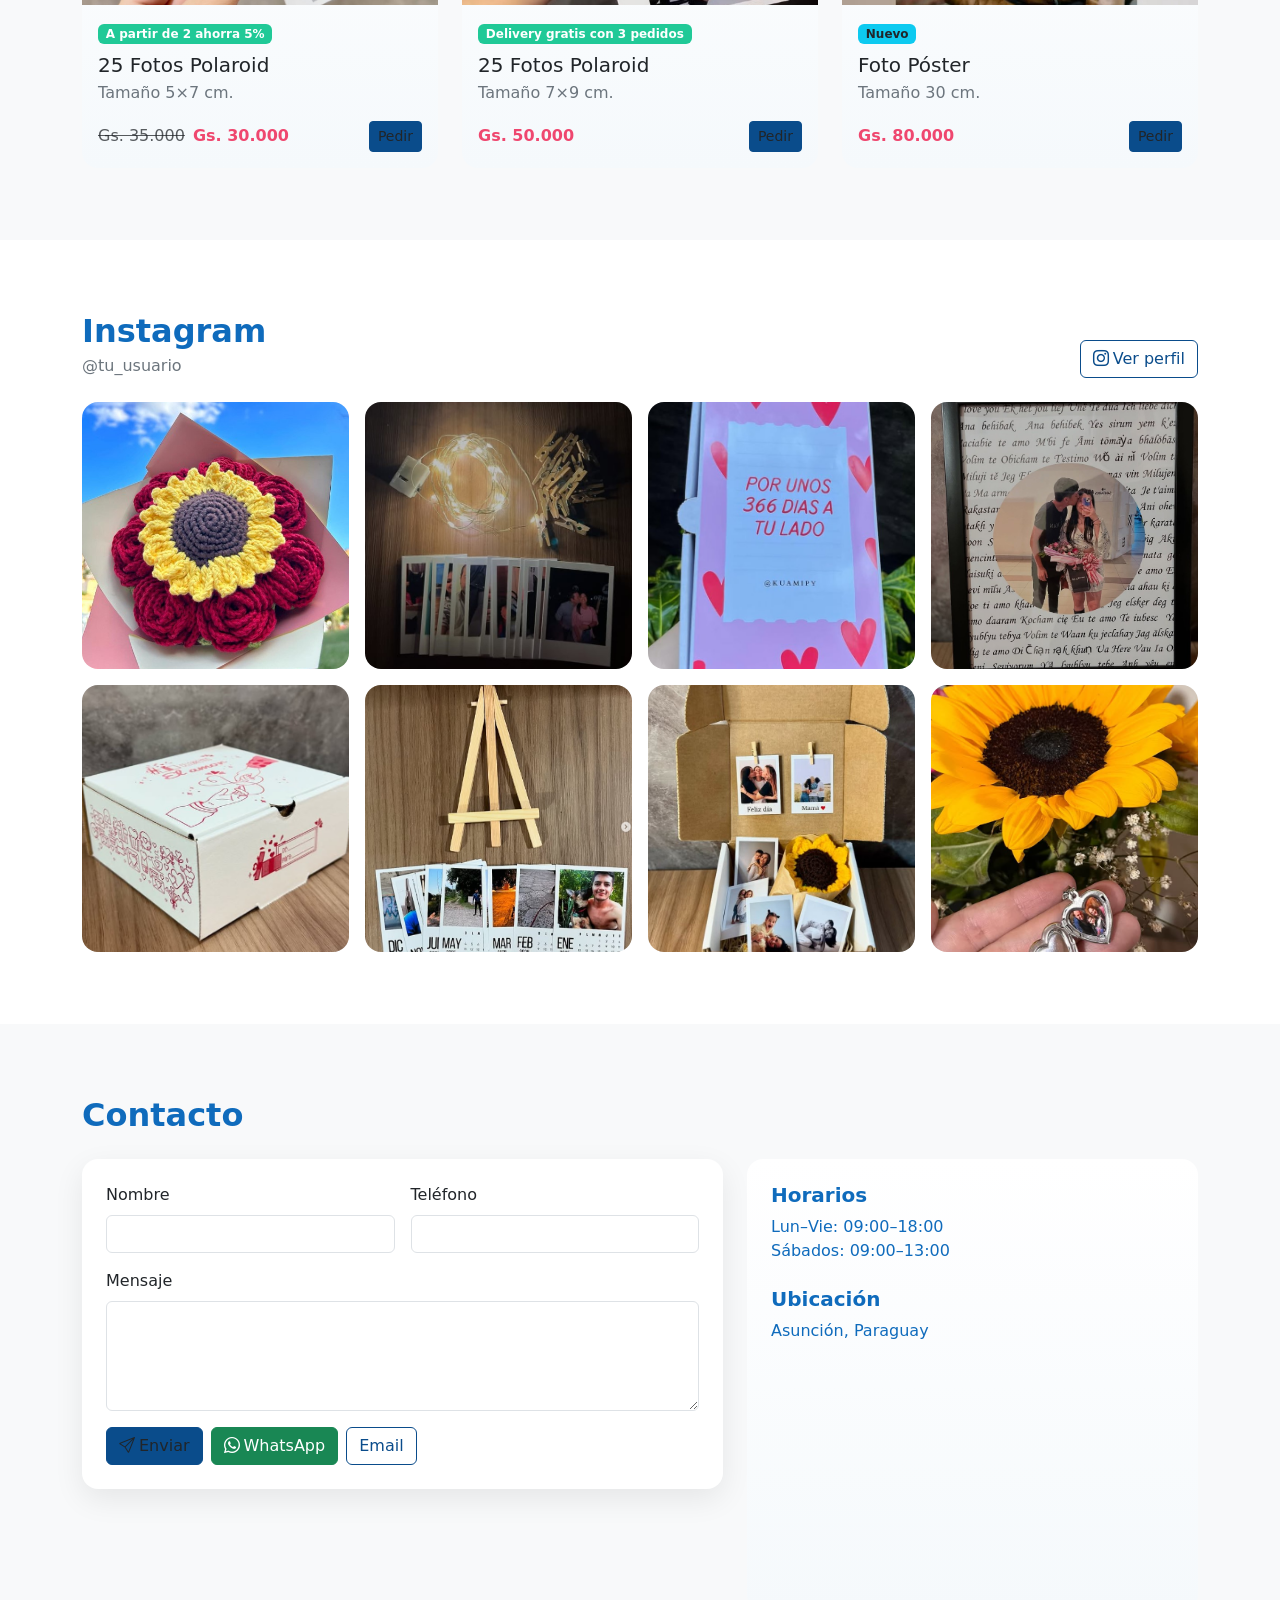
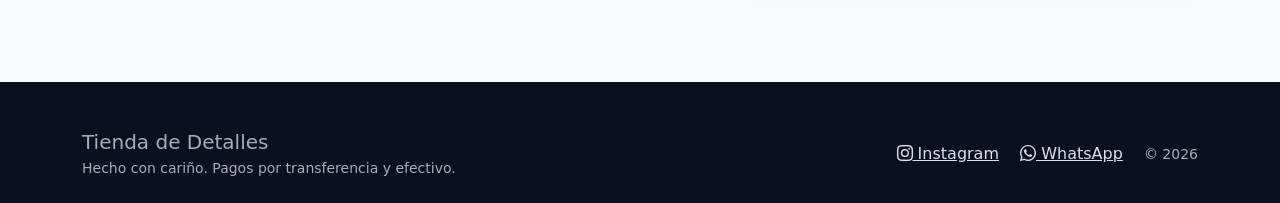
==== commit e9395612: "actualizo index" ====
--- a/Kuami/index.html
+++ b/Kuami/index.html
@@ -56,7 +56,99 @@
     /* Carrito badge */
     .cart-link{position:relative}
     .cart-count{position:absolute;top:-6px;right:-10px;background:#dc3545;color:#fff;border-radius:999px;font-size:.7rem;line-height:1;padding:.20rem .38rem;min-width:20px;text-align:center}
-  </style>
+ 
+ /* ===== NAV: hover / activo para links y botones ===== */
+
+/* Asegura que el navbar tenga transición suave */
+.navbar .nav-link,
+.navbar .btn{
+  transition: transform .18s ease, box-shadow .18s ease, background-color .18s ease, color .18s ease, border-color .18s ease;
+}
+
+/* Links del menú (Productos, Promos, etc.) */
+.navbar .nav-link{
+  position:relative;
+  font-weight:600;
+  color:#1f2a37; /* o usa var(--pri) si querés */
+  border-radius:999px;
+  padding:.45rem .85rem;
+}
+
+/* Fondo y "subrayado" tipo pill al hover */
+.navbar .nav-link:hover{
+  background: rgba(10,76,139,.12);
+  color: var(--pri);
+  transform: translateY(-1px);
+}
+
+/* Línea inferior animada */
+.navbar .nav-link::after{
+  content:"";
+  position:absolute;
+  left:14px;
+  right:14px;
+  bottom:6px;
+  height:2px;
+  border-radius:999px;
+  background: linear-gradient(90deg, var(--pri), var(--sec));
+  transform: scaleX(0);
+  transform-origin: left;
+  transition: transform .18s ease;
+  opacity:.95;
+}
+.navbar .nav-link:hover::after{ transform: scaleX(1); }
+
+/* Link activo (si usás .active en el link actual) */
+.navbar .nav-link.active{
+  background: rgba(10,76,139,.16);
+  color: var(--pri);
+}
+.navbar .nav-link.active::after{ transform: scaleX(1); }
+
+/* Botón WhatsApp */
+.navbar .btn-pri:hover{
+  transform: translateY(-1px);
+  box-shadow: 0 12px 26px rgba(10,76,139,.22);
+  filter: saturate(1.05);
+}
+
+/* Botón Carrito (outline) */
+.navbar .btn-outline-primary:hover{
+  transform: translateY(-1px);
+  box-shadow: 0 12px 26px rgba(10,76,139,.16);
+}
+
+/* Badge del carrito un poco más visible en hover del botón */
+.navbar .cart-link:hover .cart-count{
+  transform: scale(1.08);
+  box-shadow: 0 10px 18px rgba(220,53,69,.28);
+}
+
+/* Accesibilidad: foco con teclado */
+.navbar .nav-link:focus-visible,
+.navbar .btn:focus-visible{
+  outline: none;
+  box-shadow: 0 0 0 .25rem rgba(10,76,139,.25);
+}
+
+/* Si el usuario tiene reduce motion */
+@media (prefers-reduced-motion: reduce){
+  .navbar .nav-link,
+  .navbar .btn,
+  .navbar .nav-link::after{
+    transition:none !important;
+  }
+}
+
+ 
+ 
+ 
+ 
+ 
+ 
+ 
+ 
+ </style>
 </head>
 <body>
 
@@ -549,6 +641,9 @@
     });
   });
 
+
+
+
   /* ===== Inicializar badge al cargar ===== */
   document.addEventListener('DOMContentLoaded', updateBadge);
 </script>
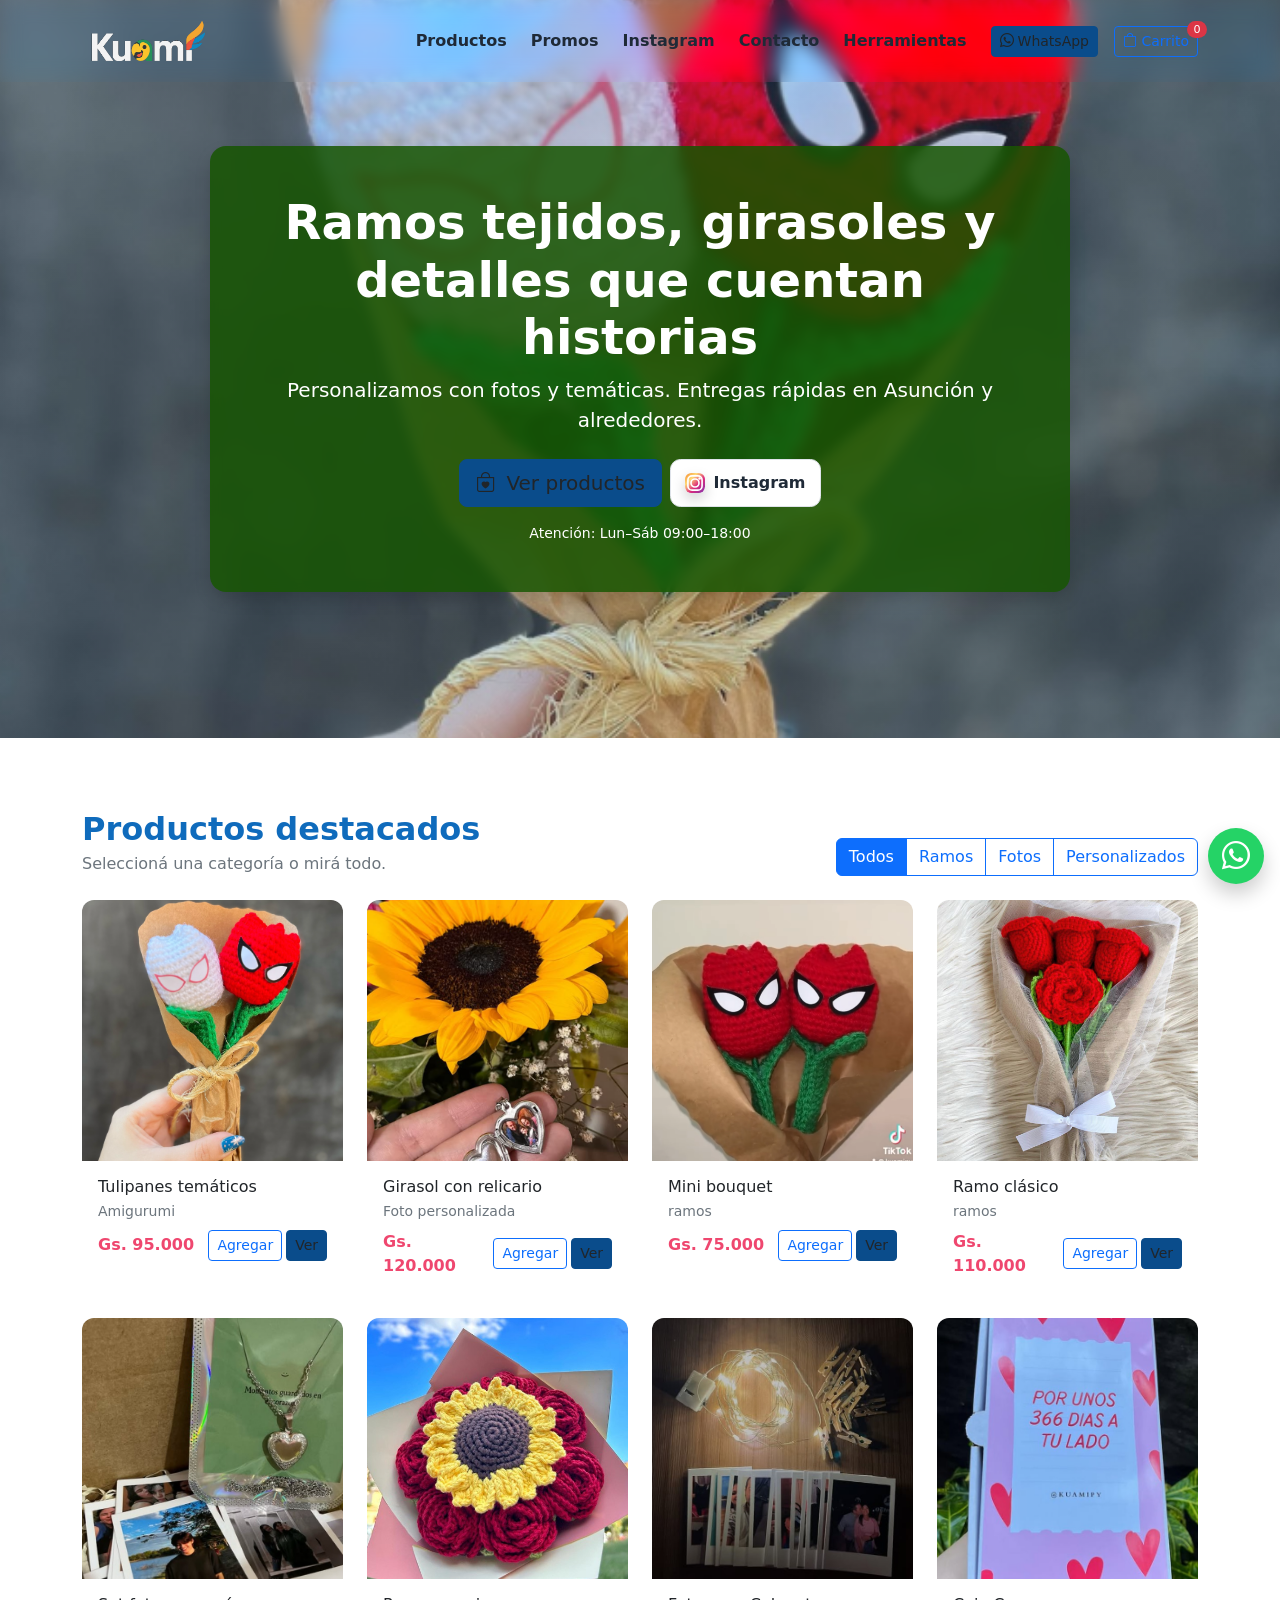
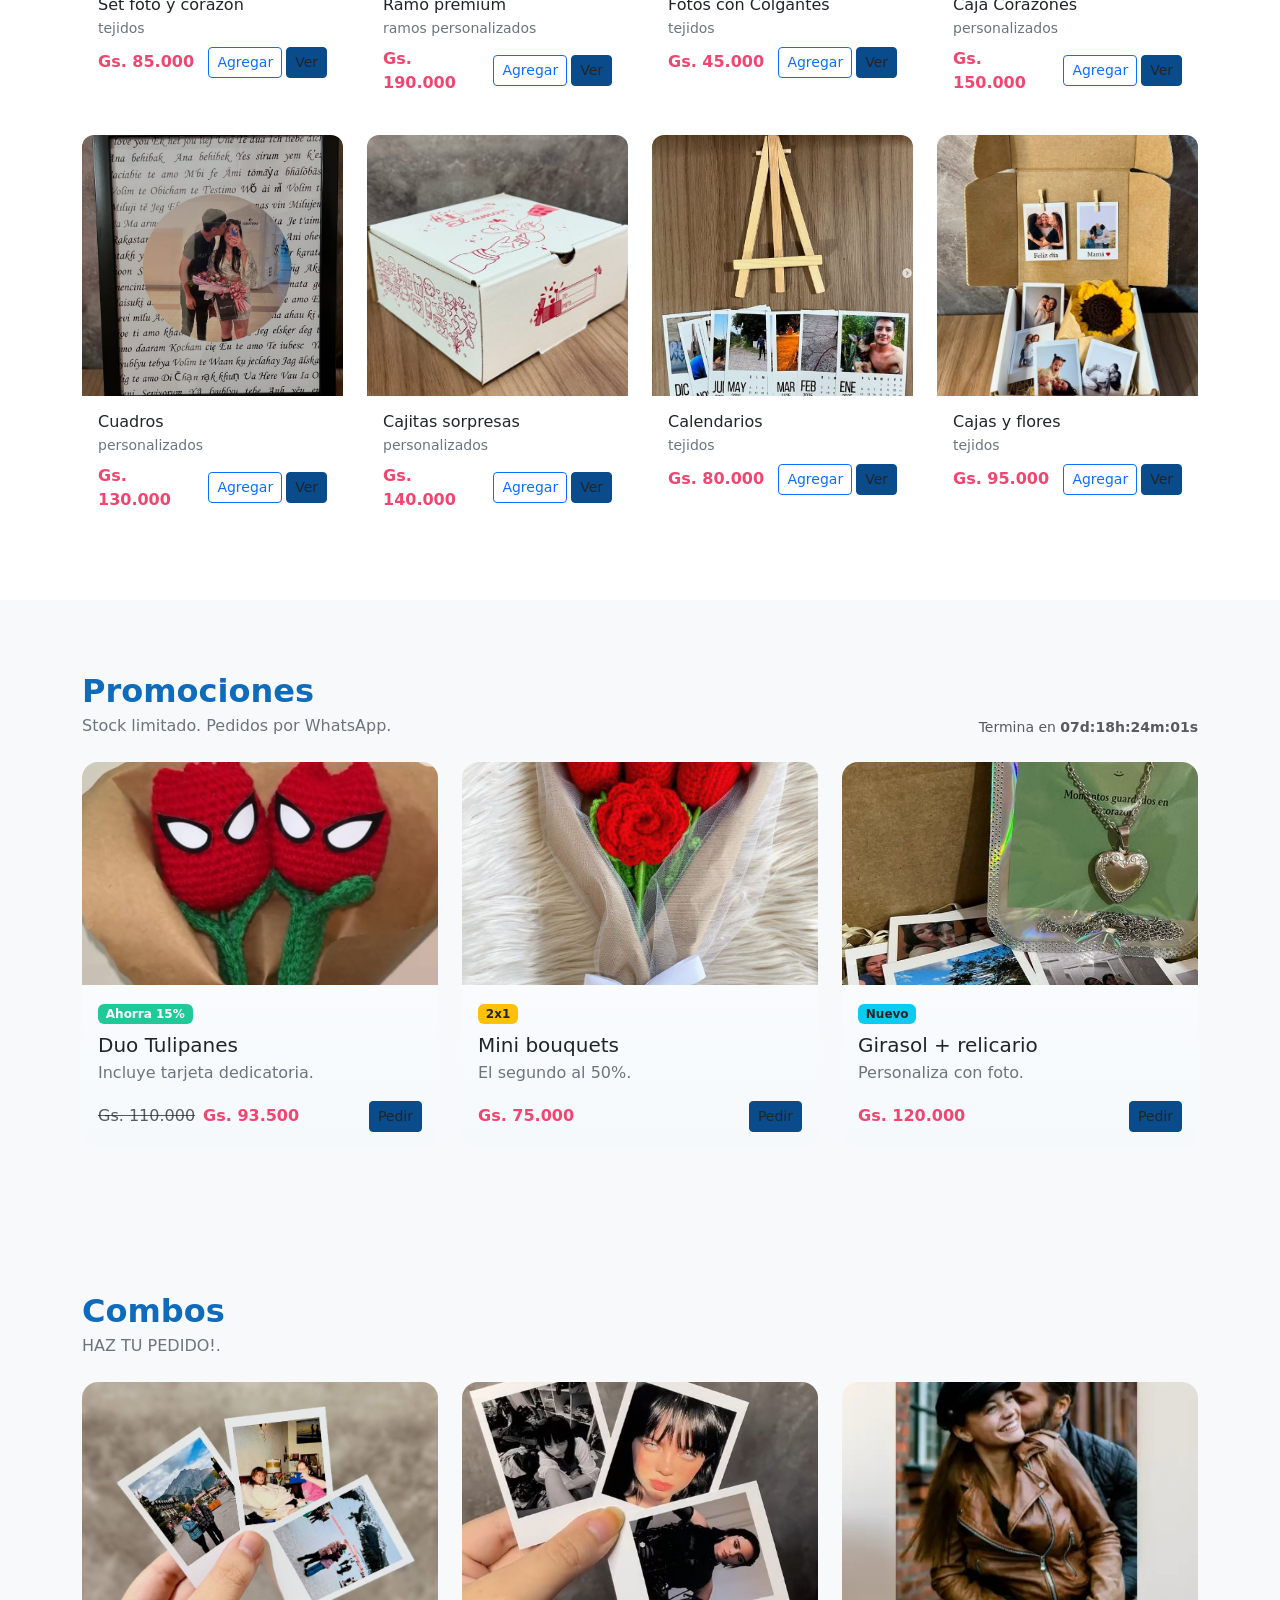
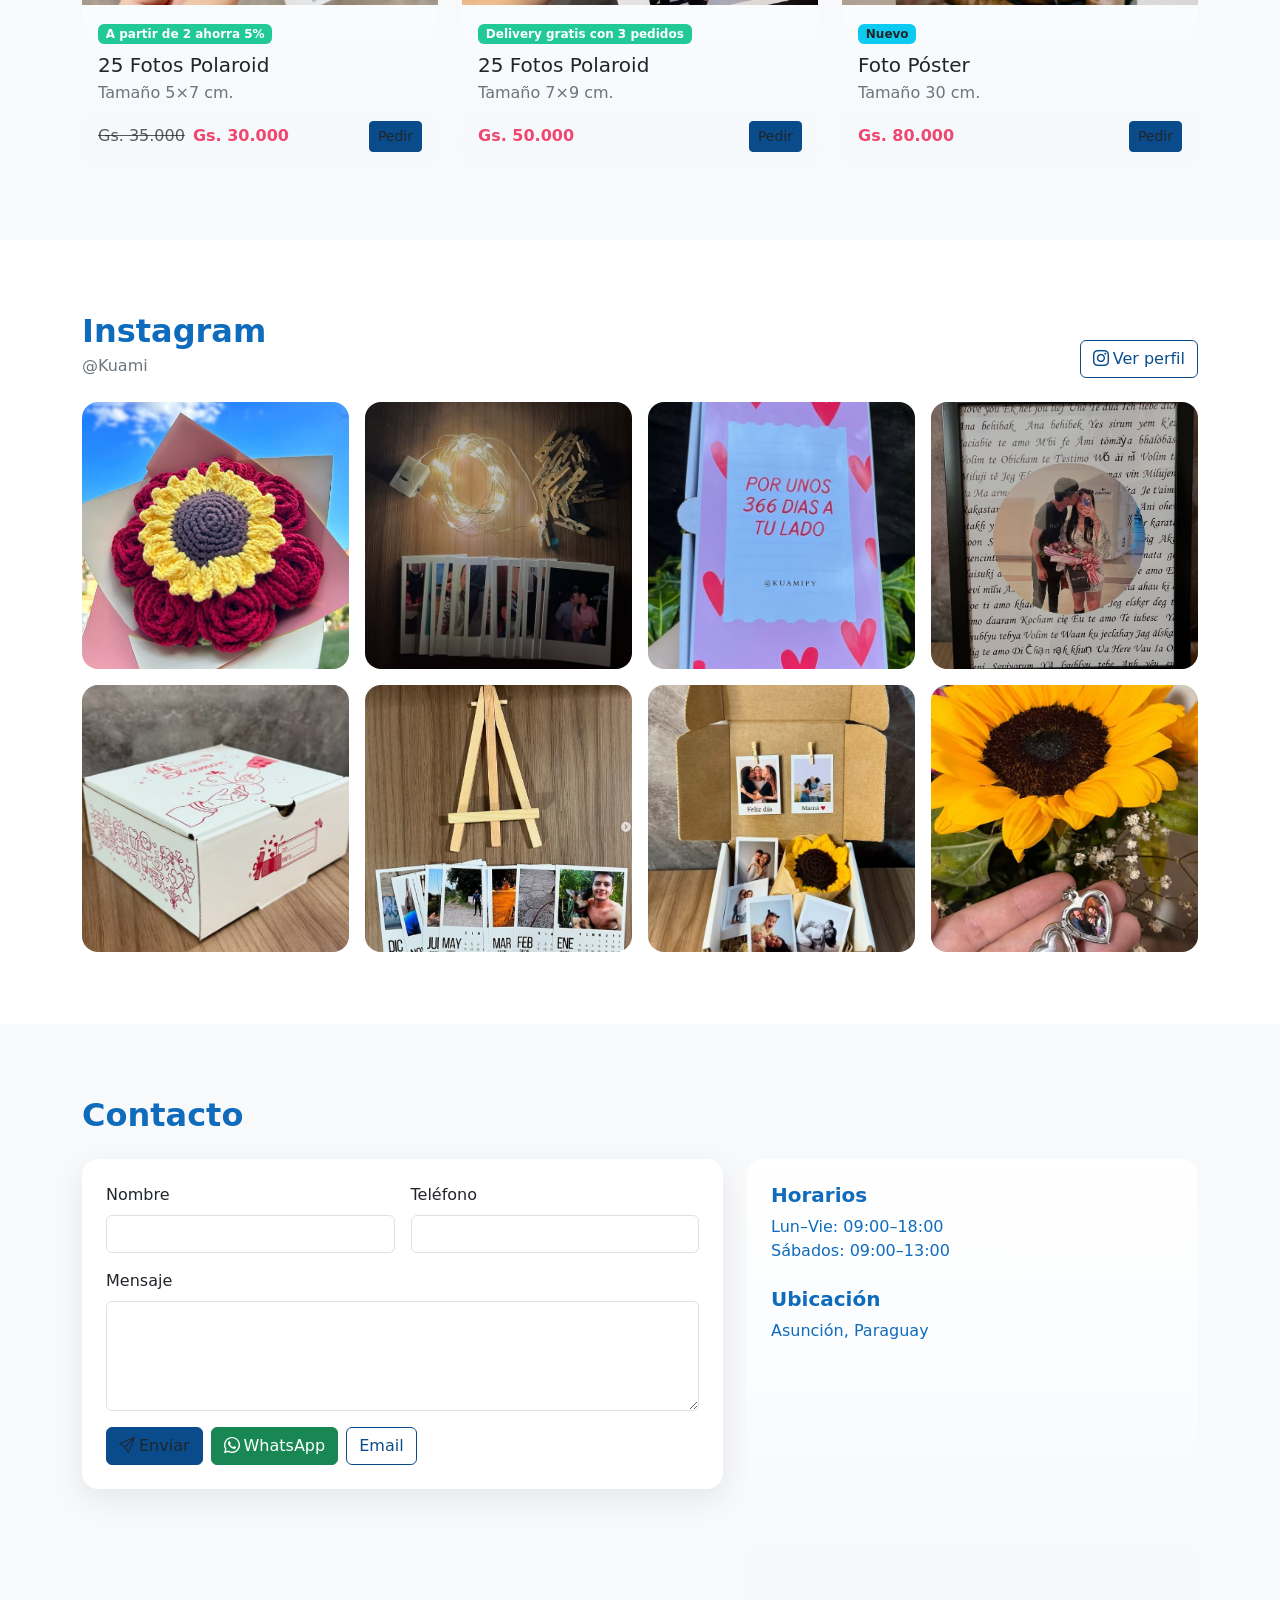
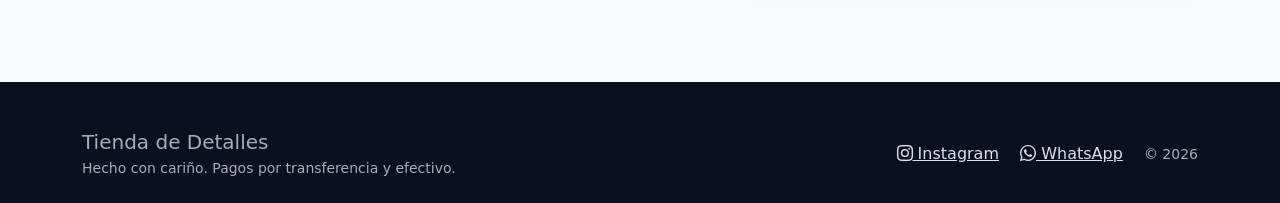
==== commit caf304fd: "actualizo index" ====
--- a/Kuami/index.html
+++ b/Kuami/index.html
@@ -437,7 +437,7 @@
 <section id="instagram">
   <div class="container">
     <div class="d-flex flex-wrap align-items-end justify-content-between gap-3 mb-4">
-      <div><h2 class="section-title mb-1">Instagram</h2><p class="text-secondary mb-0">@tu_usuario</p></div>
+      <div><h2 class="section-title mb-1">Instagram</h2><p class="text-secondary mb-0">@Kuami</p></div>
       <a class="btn btn-ghost" href="https://www.instagram.com/tu_usuario" target="_blank" rel="noopener"><i class="bi bi-instagram me-1"></i>Ver perfil</a>
     </div>
     <div class="row g-3">
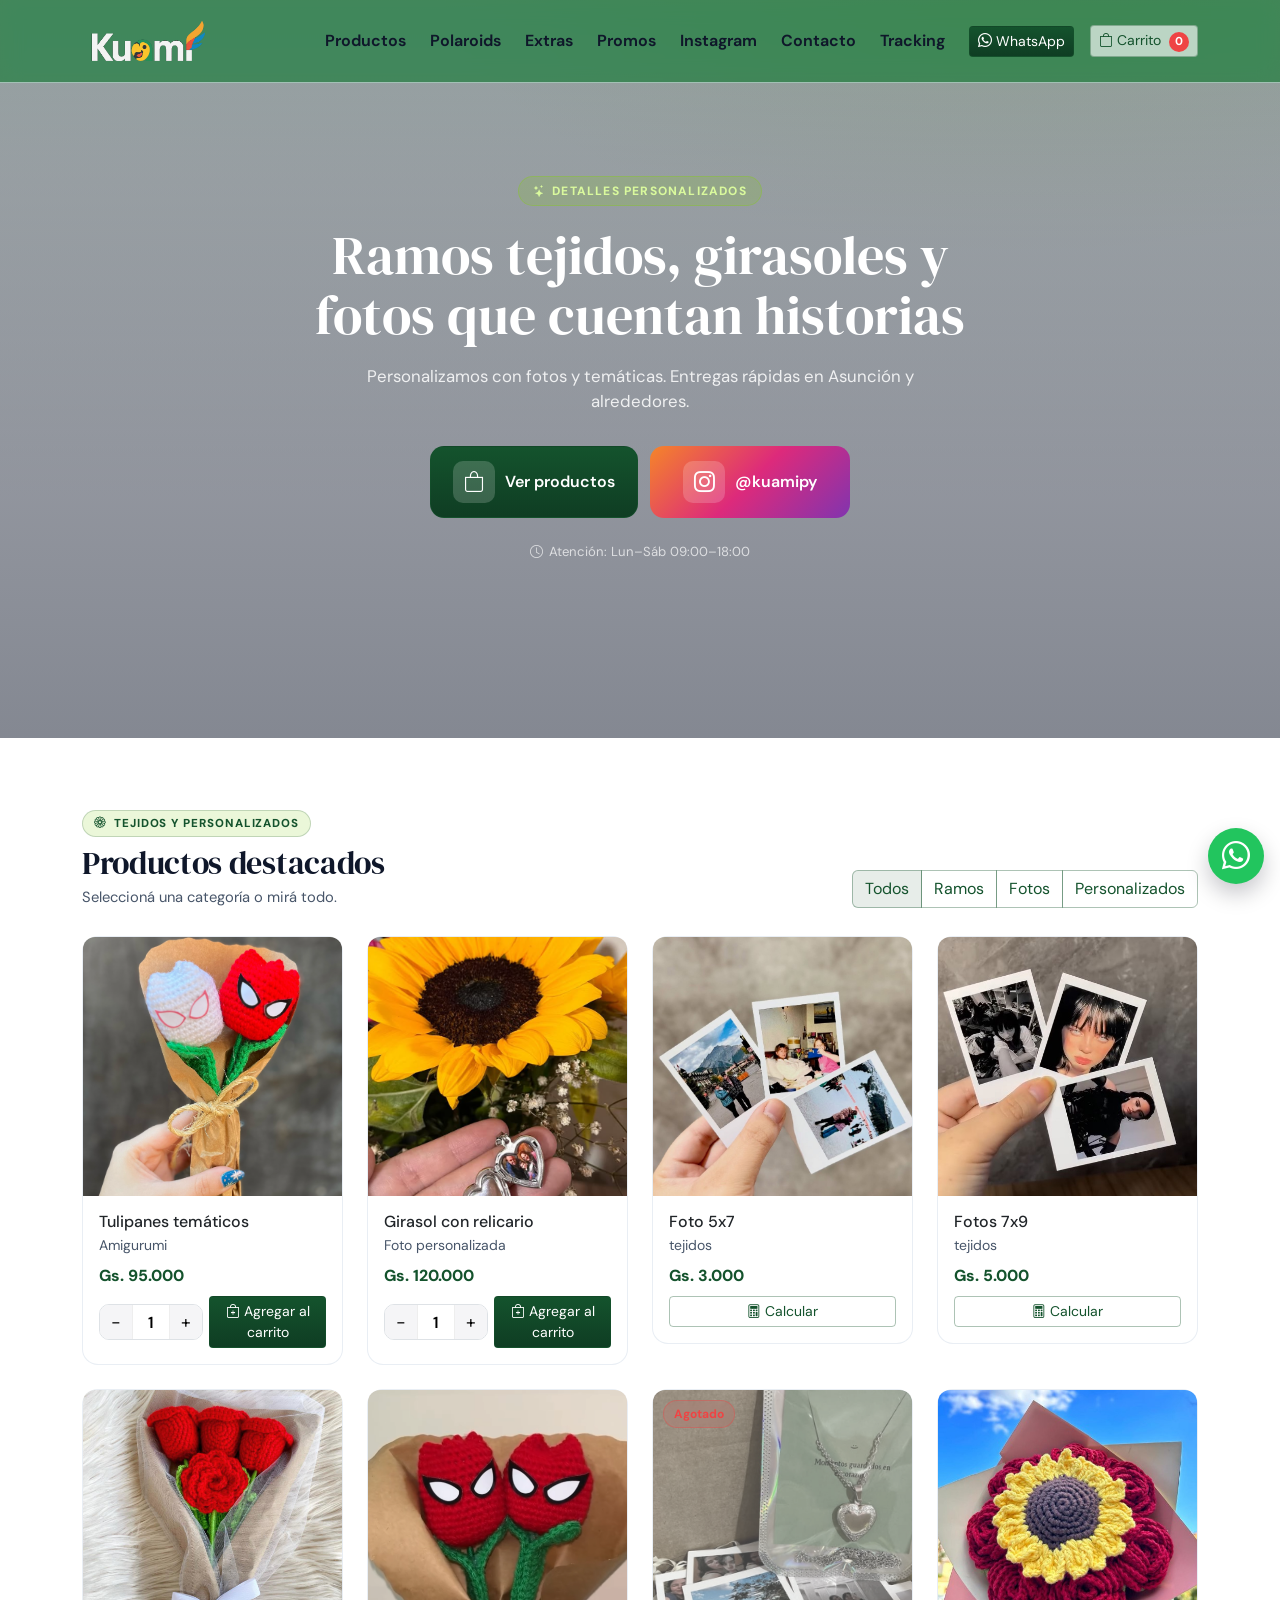
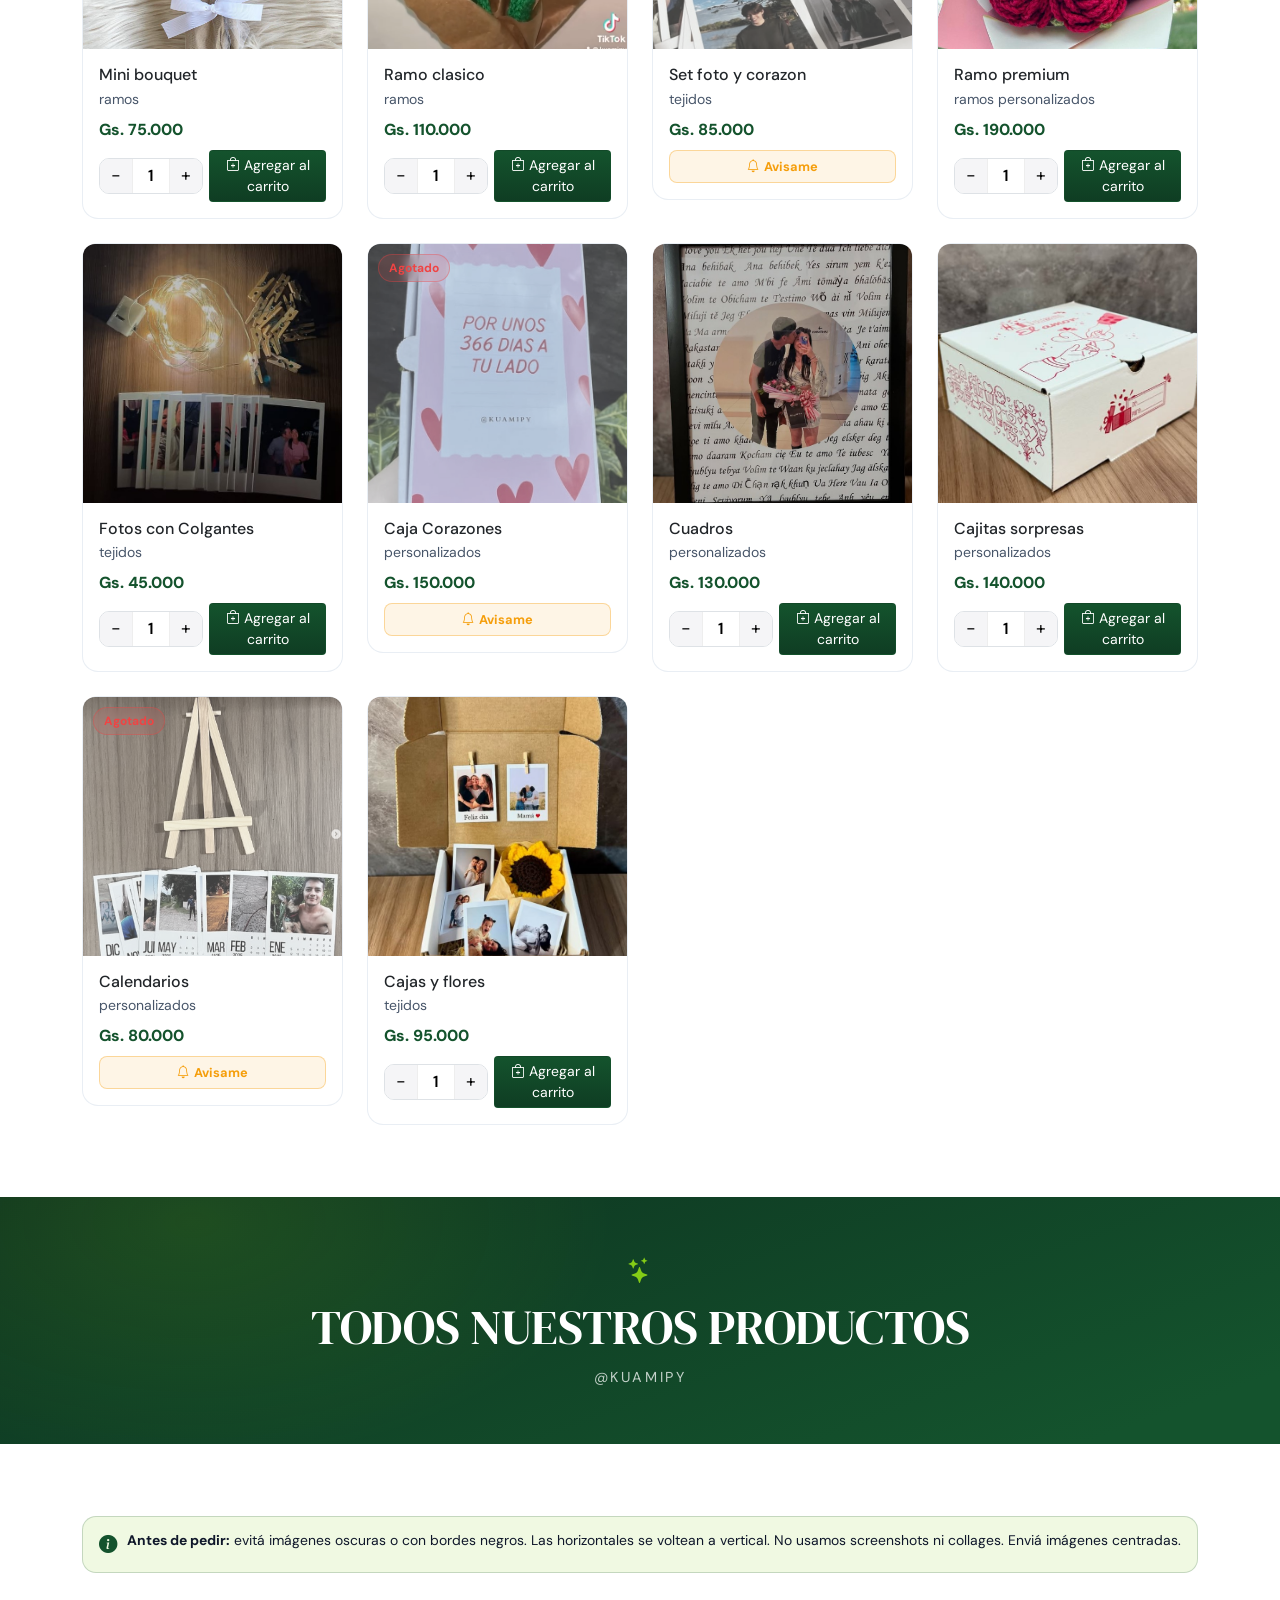
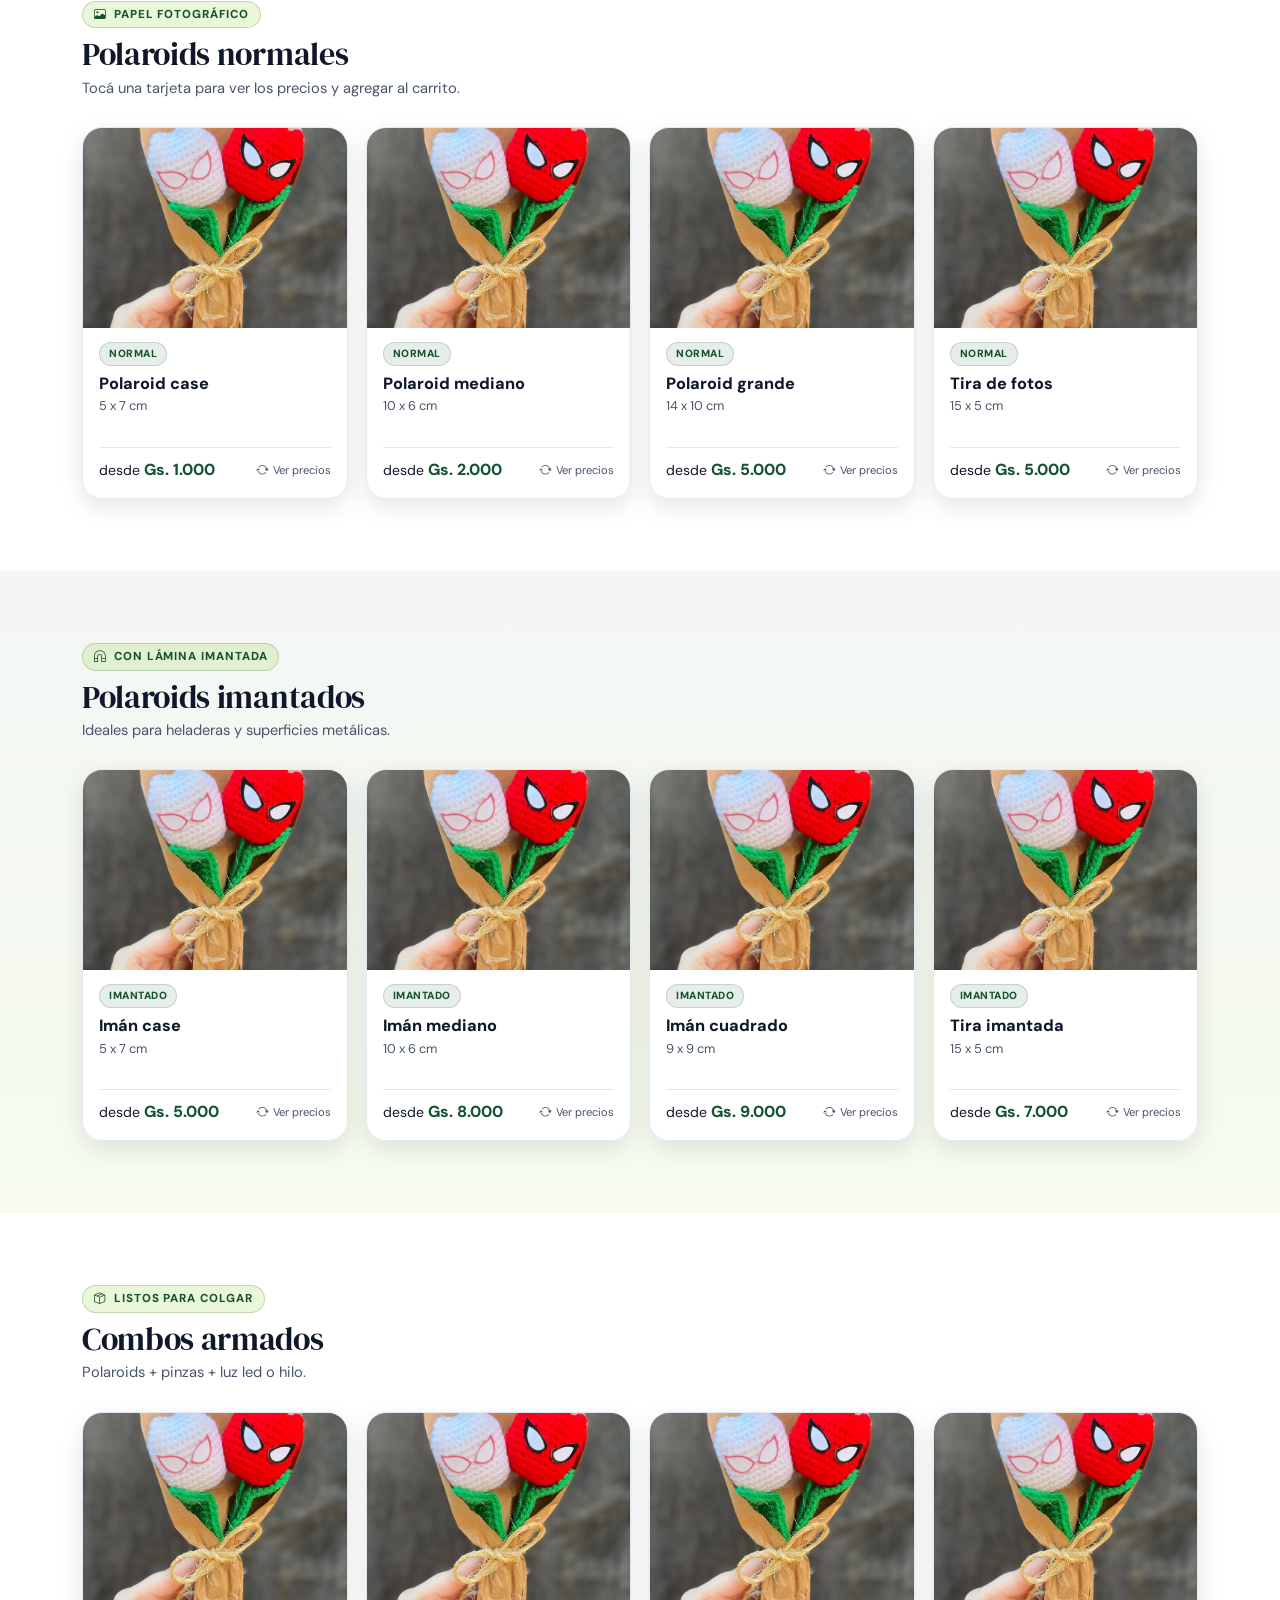
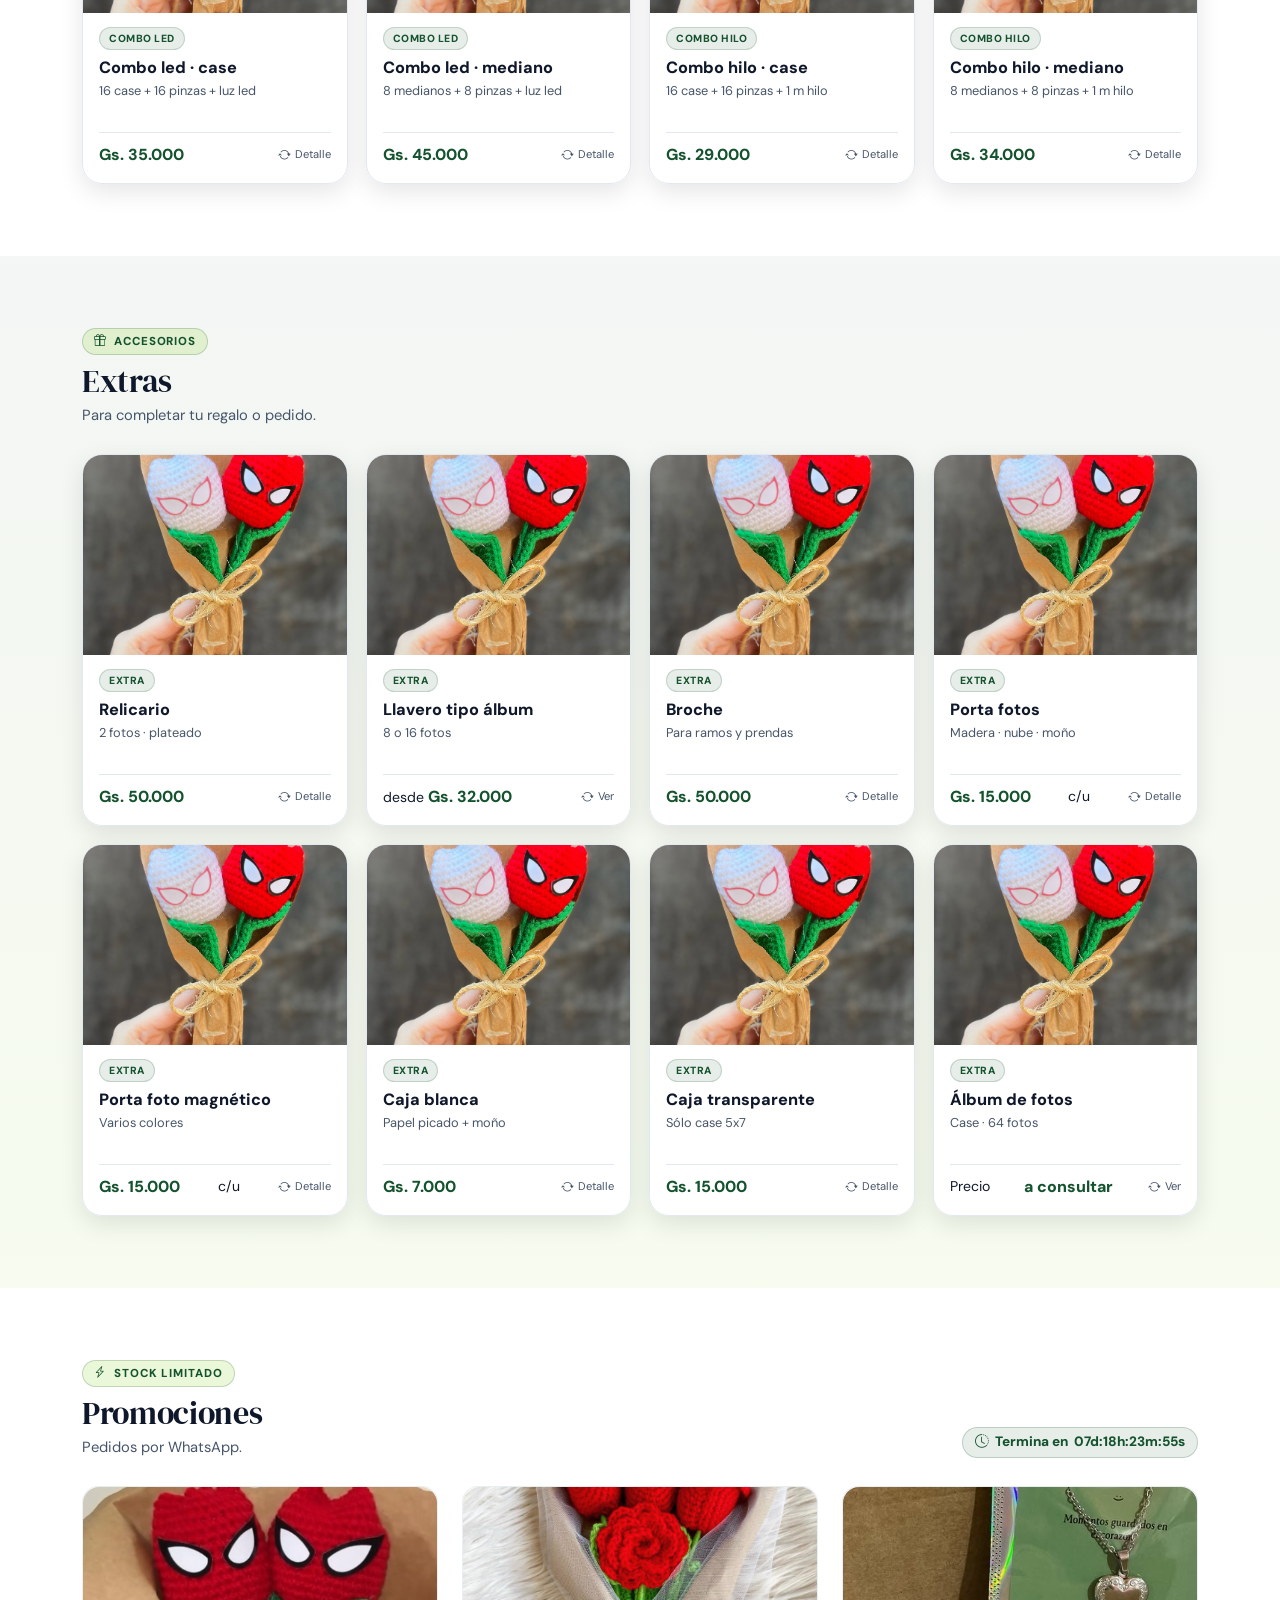
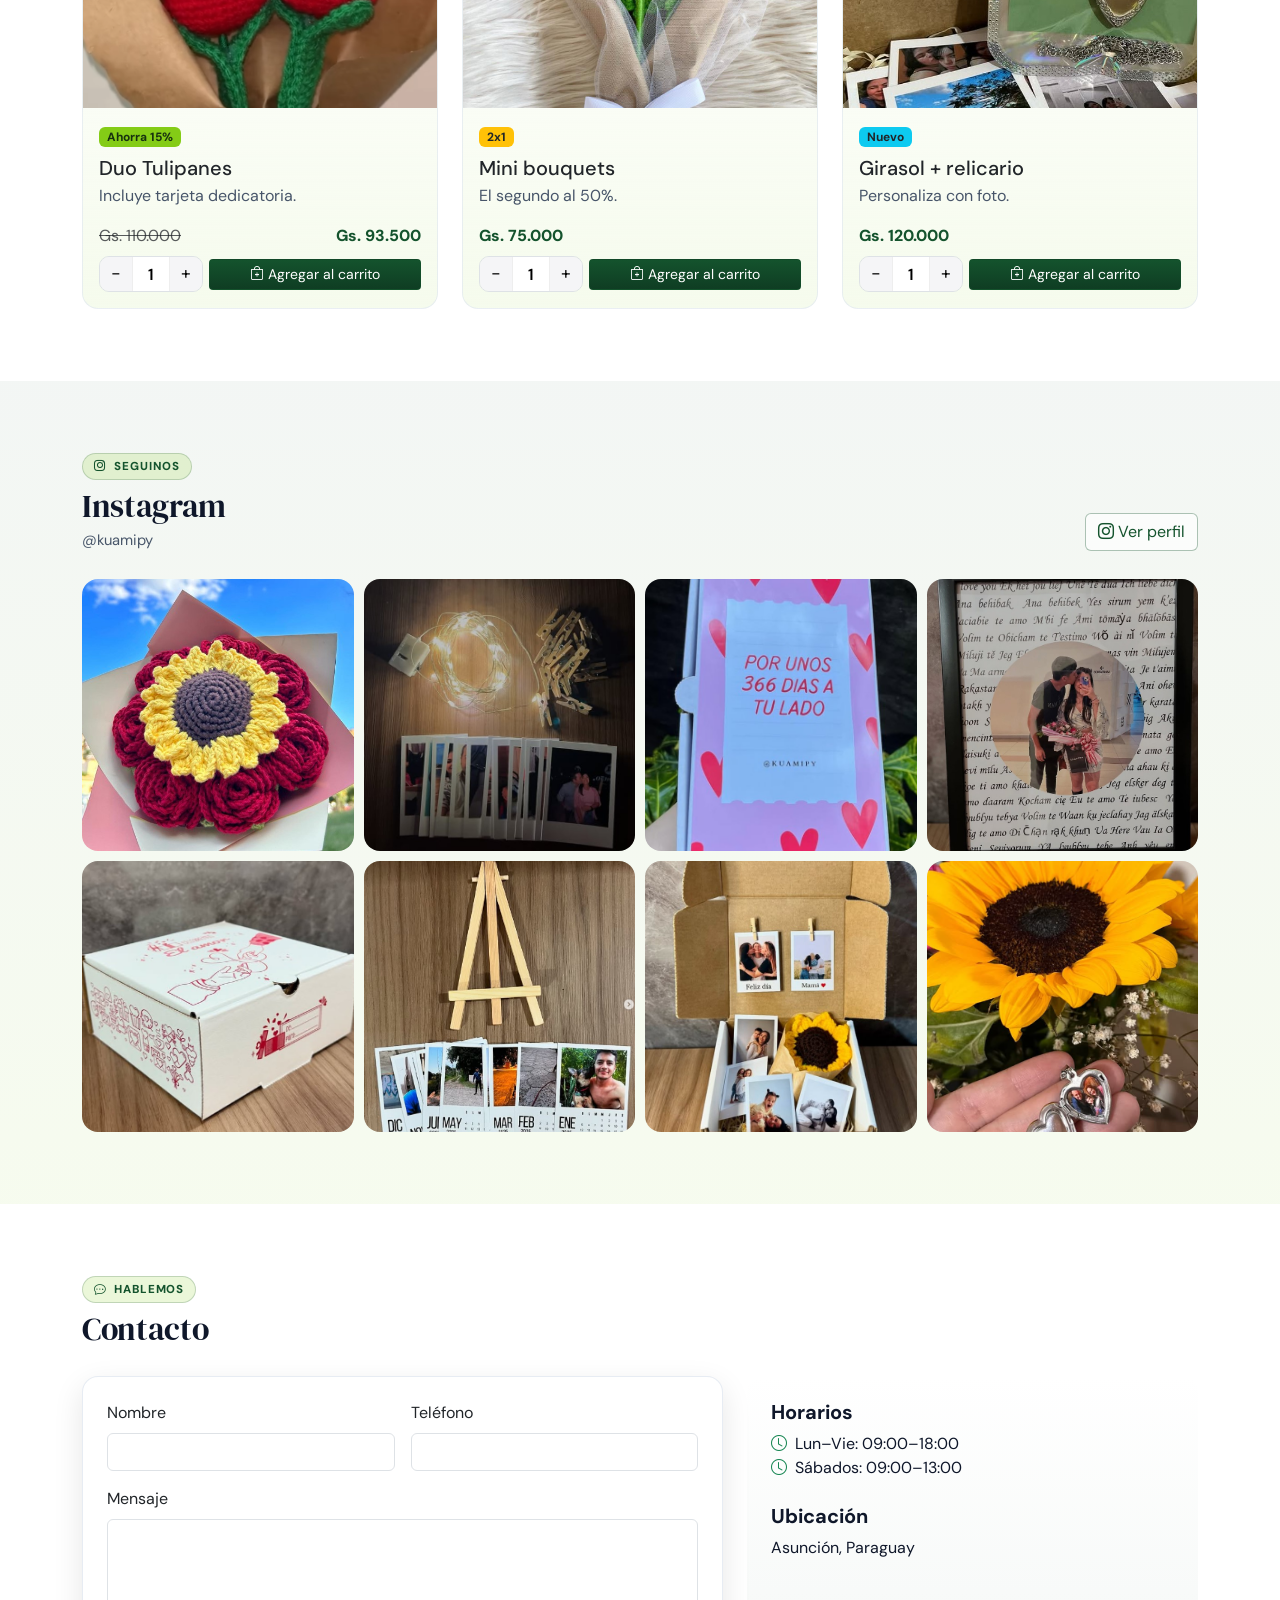
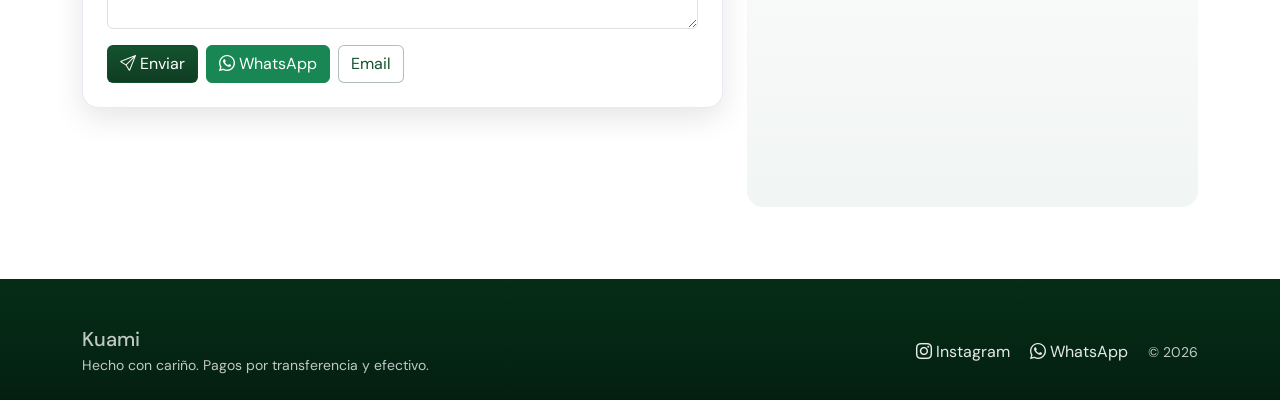
==== commit 2fdfcdce: "Actualiza proyecto Kuami y elimina carpetas antiguas" ====
--- a/Kuami/index.html
+++ b/Kuami/index.html
@@ -3,154 +3,182 @@
 <head>
   <meta charset="utf-8">
   <meta name="viewport" content="width=device-width, initial-scale=1">
-  <title>kuami</title>
+  <title>Kuami — Ramos, fotos y detalles personalizados</title>
   <meta name="description" content="Ramos tejidos, girasoles y detalles personalizados. Pedidos por WhatsApp e Instagram.">
-  <meta property="og:title" content="Tienda de Detalles">
+  <meta property="og:title"       content="Kuami — Tienda de Detalles">
   <meta property="og:description" content="Ramos tejidos, girasoles y detalles personalizados.">
-  <meta property="og:image" content="assets/img01.jpg">
+  <meta property="og:image"       content="assets/productos/img01.jpg">
+
   <link href="https://cdn.jsdelivr.net/npm/bootstrap@5.3.3/dist/css/bootstrap.min.css" rel="stylesheet">
   <link href="https://cdn.jsdelivr.net/npm/bootstrap-icons@1.11.3/font/bootstrap-icons.css" rel="stylesheet">
+
+  <link rel="stylesheet" href="css/base.css">
+  <link rel="stylesheet" href="css/components.css">
+  <link rel="stylesheet" href="css/layout.css">
+  <link rel="stylesheet" href="css/pages/index.css">
+
+  <!-- ============================================================
+       Estilos de la lógica unificada de producto:
+       - selector de cantidad (qty-stepper)
+       - botón "ver" tipo lupa sobre la imagen
+       - animación del modal de imagen
+       Se agregan acá para no tocar los .css existentes sin verlos.
+       Cuando confirmes el resultado, podés moverlos a components.css.
+       ============================================================ -->
   <style>
-    :root{ --pri:#0a4c8b; --sec:#ef476f; --ink:#0f6bbc; --soft:#f5f9fc; --ok:#20c997 }
-    html{scroll-padding-top:84px}
-    body{font-family:system-ui,-apple-system,Segoe UI,Roboto,Ubuntu,'Helvetica Neue',Arial,sans-serif;color:var(--ink);background:#fff}
-    .navbar{backdrop-filter:saturate(180%) blur(10px)}
-    .navbar.scrolled{box-shadow:0 6px 24px rgba(0,0,0,.08);background:#ffffffd6}
-    .btn-pri{background:var(--pri);border-color:var(--pri)}
-    .btn-pri:hover{background:#1060aa;border-color:#0a6fce}
-    .btn-ghost{border:1px solid var(--pri);color:var(--pri);background:transparent}
-    .btn-ghost:hover{background:var(--pri);color:#fff}
-    /* Hero */
-    .hero{
-      position:relative;min-height:82vh;display:grid;place-items:center;
-      background-image:linear-gradient(0deg, rgba(10,76,139,.20), rgba(10,76,139,.20)),url('assets/img01.jpg');
-      background-repeat:no-repeat;background-size:cover;background-position:center 35%;background-attachment:scroll;
+    /* Selector de cantidad — mismo componente en toda la página */
+    .qty-stepper{
+      display:flex; align-items:center; border:1px solid var(--bs-border-color,#dee2e6);
+      border-radius:10px; overflow:hidden; height:36px; flex:0 0 auto;
     }
-    @media (min-width: 992px){ .hero{background-position:center center;background-attachment:fixed} }
-    .hero .card{backdrop-filter: blur(6px);background:#175502d9;color:#fff}
-    .hero .card h1,.hero .card p,.hero .card .small,.hero .card .text-muted{color:#fff!important}
-    section{padding:72px 0}
-    .section-title{font-weight:800}
-    .product-card{transition:transform .25s ease, box-shadow .25s ease;border:0}
-    .product-card:hover{transform:translateY(-4px);box-shadow:0 16px 40px rgba(0,0,0,.12)}
-    .product-card img{aspect-ratio:1/1;object-fit:cover;border-top-left-radius:.75rem;border-top-right-radius:.75rem}
-    .filter-pill{cursor:pointer}
-    .price{font-weight:800;color:var(--sec)}
-    .promo{border:0;background:linear-gradient(180deg,#fff, var(--soft))}
-    .badge-save{background:var(--ok)}
-    .count{font-variant-numeric:tabular-nums}
-    .ig-img{aspect-ratio:1/1;object-fit:cover;border-radius:1rem;transition:transform .2s}
-    .ig-img:hover{transform:scale(1.02)}
-    .contact-card{border:0;box-shadow:0 10px 30px rgba(0,0,0,.08)}
-    footer{background:#0b1020;color:#aab}
-    footer a{color:#dde}
-    .wa-fab{position:fixed;right:16px;bottom:16px;width:56px;height:56px;border-radius:50%;display:grid;place-items:center;background:#25D366;color:#fff;box-shadow:0 10px 20px rgba(0,0,0,.2);z-index:1080}
-    .wa-fab:hover{opacity:.9}
-    /* Botón Instagram */
-    .btn-ig{display:inline-flex;align-items:center;gap:.5rem;padding:.55rem .9rem;border:1px solid #dfe3ea;border-radius:.65rem;background:#fff;color:#1f2a37;text-decoration:none;font-weight:600;transition:box-shadow .2s, transform .2s, background-color .2s}
-    .btn-ig:hover{box-shadow:0 10px 24px rgba(0,0,0,.12);transform:translateY(-1px)}
-    .btn-ig:active{transform:translateY(0)}
-    .btn-ig .ig-icon{width:20px;height:20px;flex:none;border-radius:.4rem;transition:transform .2s, filter .2s;box-shadow:0 6px 14px rgba(0,0,0,.18)}
-    .btn-ig:hover .ig-icon{transform:scale(1.05);filter:saturate(1.1)}
-    @media (prefers-reduced-motion: reduce){.btn-ig,.btn-ig .ig-icon{transition:none}}
-    /* Carrito badge */
-    .cart-link{position:relative}
-    .cart-count{position:absolute;top:-6px;right:-10px;background:#dc3545;color:#fff;border-radius:999px;font-size:.7rem;line-height:1;padding:.20rem .38rem;min-width:20px;text-align:center}
- 
- /* ===== NAV: hover / activo para links y botones ===== */
-
-/* Asegura que el navbar tenga transición suave */
-.navbar .nav-link,
-.navbar .btn{
-  transition: transform .18s ease, box-shadow .18s ease, background-color .18s ease, color .18s ease, border-color .18s ease;
-}
-
-/* Links del menú (Productos, Promos, etc.) */
-.navbar .nav-link{
-  position:relative;
-  font-weight:600;
-  color:#1f2a37; /* o usa var(--pri) si querés */
-  border-radius:999px;
-  padding:.45rem .85rem;
-}
-
-/* Fondo y "subrayado" tipo pill al hover */
-.navbar .nav-link:hover{
-  background: rgba(10,76,139,.12);
-  color: var(--pri);
-  transform: translateY(-1px);
-}
-
-/* Línea inferior animada */
-.navbar .nav-link::after{
-  content:"";
-  position:absolute;
-  left:14px;
-  right:14px;
-  bottom:6px;
-  height:2px;
-  border-radius:999px;
-  background: linear-gradient(90deg, var(--pri), var(--sec));
-  transform: scaleX(0);
-  transform-origin: left;
-  transition: transform .18s ease;
-  opacity:.95;
-}
-.navbar .nav-link:hover::after{ transform: scaleX(1); }
-
-/* Link activo (si usás .active en el link actual) */
-.navbar .nav-link.active{
-  background: rgba(10,76,139,.16);
-  color: var(--pri);
-}
-.navbar .nav-link.active::after{ transform: scaleX(1); }
-
-/* Botón WhatsApp */
-.navbar .btn-pri:hover{
-  transform: translateY(-1px);
-  box-shadow: 0 12px 26px rgba(10,76,139,.22);
-  filter: saturate(1.05);
-}
-
-/* Botón Carrito (outline) */
-.navbar .btn-outline-primary:hover{
-  transform: translateY(-1px);
-  box-shadow: 0 12px 26px rgba(10,76,139,.16);
-}
-
-/* Badge del carrito un poco más visible en hover del botón */
-.navbar .cart-link:hover .cart-count{
-  transform: scale(1.08);
-  box-shadow: 0 10px 18px rgba(220,53,69,.28);
-}
-
-/* Accesibilidad: foco con teclado */
-.navbar .nav-link:focus-visible,
-.navbar .btn:focus-visible{
-  outline: none;
-  box-shadow: 0 0 0 .25rem rgba(10,76,139,.25);
-}
-
-/* Si el usuario tiene reduce motion */
-@media (prefers-reduced-motion: reduce){
-  .navbar .nav-link,
-  .navbar .btn,
-  .navbar .nav-link::after{
-    transition:none !important;
-  }
-}
-
- 
- 
- 
- 
- 
- 
- 
- 
- </style>
+    .qty-stepper .qty-btn{
+      width:32px; height:100%; border:0; background:#f5f5f7; font-size:1.1rem;
+      line-height:1; cursor:pointer; display:flex; align-items:center; justify-content:center;
+    }
+    .qty-stepper .qty-btn:hover{ background:#ececef; }
+    .qty-stepper .qty-input{
+      width:38px; height:100%; border:0; border-left:1px solid #eee; border-right:1px solid #eee;
+      text-align:center; -moz-appearance:textfield; font-weight:600;
+    }
+    .qty-stepper .qty-input::-webkit-outer-spin-button,
+    .qty-stepper .qty-input::-webkit-inner-spin-button{ -webkit-appearance:none; margin:0; }
+
+    /* Fila estándar: cantidad + agregar, en cards del grid */
+    .product-add-row{ display:flex; align-items:center; gap:6px; margin-top:.5rem; }
+    .product-add-row .btn-add{ flex:1 1 auto; }
+
+    /* Fila estándar dentro de las kc-card (catálogo con flip) */
+    .kc-add-row{ display:flex; align-items:center; gap:8px; }
+    .kc-add-row .kc-add{ flex:1 1 auto; }
+
+    /* Botón "ver" tipo lupa, sobre la imagen, en vez de competir con Agregar */
+    .kc-media{ position:relative; }
+    .kc-zoom, .pc-zoom{
+      position:absolute; top:8px; right:8px; width:32px; height:32px; border-radius:50%;
+      border:0; background:rgba(255,255,255,.92); box-shadow:0 2px 6px rgba(0,0,0,.15);
+      display:flex; align-items:center; justify-content:center; color:#333;
+      opacity:0; transform:scale(.85); transition:opacity .18s ease, transform .18s ease;
+      z-index:2;
+    }
+    .kc-flip:hover .kc-zoom, .product-card:hover .pc-zoom,
+    .kc-zoom:focus-visible, .pc-zoom:focus-visible{ opacity:1; transform:scale(1); }
+    .product-card{ position:relative; }
+    .product-card > img, .product-card .pc-media{ position:relative; }
+
+    /* Zoom suave de la imagen al pasar el mouse */
+    .product-card img, .kc-media img{ transition:transform .35s ease; }
+    .product-card:hover img, .kc-flip:hover .kc-media img{ transform:scale(1.04); }
+
+    /* Animación del modal "Ver" — entra con fade + leve escala */
+    #modalImg .modal-content{ transition:transform .25s ease, opacity .25s ease; }
+    #modalImg.fade .modal-dialog{ transform:scale(.94); transition:transform .3s ease; }
+    #modalImg.show .modal-dialog{ transform:scale(1); }
+
+    @media (max-width: 576px){
+      .kc-zoom, .pc-zoom{ opacity:1; transform:scale(1); } /* en mobile no hay hover: siempre visible */
+    }
+  </style>
 </head>
+
 <body>
+
+<!-- MODAL: Calculadora de fotos -->
+<div class="modal fade" id="modalFotoCalc" tabindex="-1" aria-hidden="true">
+  <div class="modal-dialog modal-dialog-centered">
+    <div class="modal-content rounded-4">
+      <div class="modal-header">
+        <h5 class="modal-title">Pedido de fotos</h5>
+        <button type="button" class="btn-close" data-bs-dismiss="modal" aria-label="Cerrar"></button>
+      </div>
+      <div class="modal-body">
+        <div class="d-flex gap-3 align-items-center mb-3">
+          <img id="fotoCalcImg" src="" alt="" style="width:72px;height:72px;object-fit:cover;border-radius:14px;">
+          <div class="flex-grow-1">
+            <div class="fw-semibold" id="fotoCalcTitle">Fotos</div>
+            <div class="text-secondary small" id="fotoCalcMeta">Tamaño / precio</div>
+          </div>
+        </div>
+        <div class="mb-3">
+          <label class="form-label">Cantidad de fotos</label>
+          <input id="fotoCalcQty" type="number" min="1" value="1" class="form-control">
+          <div class="form-text">Si pedís 25 o más, podés aplicar promo por combo de 25.</div>
+        </div>
+        <div id="promoBox" class="border rounded-3 p-3 d-none">
+          <div class="fw-semibold mb-2">Promo 25 fotos</div>
+          <div class="form-check">
+            <input class="form-check-input" type="radio" name="promoMode" id="promoYes" value="promo">
+            <label class="form-check-label" for="promoYes">Usar promo (calcular combos de 25)</label>
+          </div>
+          <div class="form-check">
+            <input class="form-check-input" type="radio" name="promoMode" id="promoNo" value="unit" checked>
+            <label class="form-check-label" for="promoNo">Mantener precios unitarios</label>
+          </div>
+        </div>
+        <hr class="my-3">
+        <div class="d-grid gap-2">
+          <div class="d-flex justify-content-between"><span class="text-secondary">Detalle</span><span class="fw-semibold" id="fotoCalcDetalle">—</span></div>
+          <div class="d-flex justify-content-between"><span class="text-secondary">Total</span><span class="fw-bold" id="fotoCalcTotal">Gs. 0</span></div>
+        </div>
+      </div>
+      <div class="modal-footer">
+        <button class="btn btn-outline-secondary" data-bs-dismiss="modal">Cancelar</button>
+        <button id="fotoCalcAdd" class="btn btn-primary">Agregar al carrito</button>
+      </div>
+    </div>
+  </div>
+</div>
+
+<!-- MODAL: Ver imagen -->
+<div class="modal fade" id="modalImg" tabindex="-1" aria-hidden="true">
+  <div class="modal-dialog modal-dialog-centered modal-lg">
+    <div class="modal-content border-0 rounded-4">
+      <div class="modal-header border-0">
+        <h5 class="modal-title"></h5>
+        <button class="btn-close" data-bs-dismiss="modal" aria-label="Cerrar"></button>
+      </div>
+      <div class="modal-body pt-0">
+        <img src="" alt="" class="w-100 rounded-4" style="aspect-ratio:4/3;object-fit:cover">
+      </div>
+    </div>
+  </div>
+</div>
+
+<!-- MODAL: Avisame -->
+<div class="modal fade" id="modalAvisame" tabindex="-1" aria-hidden="true">
+  <div class="modal-dialog modal-dialog-centered">
+    <div class="modal-content rounded-4">
+      <div class="modal-header">
+        <div>
+          <h5 class="modal-title mb-0">Avisame cuando haya stock</h5>
+          <small class="text-secondary" id="avisameTitle"></small>
+        </div>
+        <button type="button" class="btn-close" data-bs-dismiss="modal" aria-label="Cerrar"></button>
+      </div>
+      <div class="modal-body">
+        <p class="text-secondary mb-3">Cuando este producto vuelva a estar disponible, te avisamos. Elegí cómo:</p>
+        <label class="notify-channel mb-2" style="display:flex">
+          <input type="radio" name="notifyChan" id="chanWA" value="wa" class="me-2 mt-1">
+          <span class="nc-icon wa me-3"><i class="bi bi-whatsapp"></i></span>
+          <span class="nc-body"><strong>WhatsApp</strong><small>Te escribimos cuando tengamos stock.</small></span>
+        </label>
+        <label class="notify-channel" style="display:flex">
+          <input type="radio" name="notifyChan" id="chanEmail" value="email" class="me-2 mt-1">
+          <span class="nc-icon mail me-3"><i class="bi bi-envelope"></i></span>
+          <span class="nc-body"><strong>Email</strong><small>Recibís un correo automático (próximamente).</small></span>
+        </label>
+        <div id="notifyInputWrap" class="mt-3 hidden">
+          <label class="form-label" id="notifyInputLabel">Tu número</label>
+          <input id="notifyInput" type="tel" class="form-control" placeholder="">
+        </div>
+        <div id="avisameSuccess" class="d-none"></div>
+      </div>
+      <div class="modal-footer">
+        <button class="btn btn-outline-secondary" data-bs-dismiss="modal">Cancelar</button>
+        <button id="btnGuardarAviso" class="btn btn-pri"><i class="bi bi-bell me-1"></i>Guardar aviso</button>
+      </div>
+    </div>
+  </div>
+</div>
 
 <!-- NAV -->
 <nav class="navbar navbar-expand-lg fixed-top py-3">
@@ -158,26 +186,26 @@
     <a class="navbar-brand fw-bold d-flex align-items-center" href="#">
       <img src="assets/logo.png" alt="Logo" height="40" class="me-2">
     </a>
-    <button class="navbar-toggler" type="button" data-bs-toggle="collapse" data-bs-target="#nav"><span class="navbar-toggler-icon"></span></button>
+    <button class="navbar-toggler" type="button" data-bs-toggle="collapse" data-bs-target="#nav">
+      <span class="navbar-toggler-icon"></span>
+    </button>
     <div class="collapse navbar-collapse" id="nav">
       <ul class="navbar-nav ms-auto align-items-lg-center gap-lg-2">
         <li class="nav-item"><a class="nav-link" href="#productos">Productos</a></li>
+        <li class="nav-item"><a class="nav-link" href="#catalogo">Polaroids</a></li>
+        <li class="nav-item"><a class="nav-link" href="#extras">Extras</a></li>
         <li class="nav-item"><a class="nav-link" href="#promos">Promos</a></li>
         <li class="nav-item"><a class="nav-link" href="#instagram">Instagram</a></li>
         <li class="nav-item"><a class="nav-link" href="#contacto">Contacto</a></li>
-
-        <!-- NUEVO -->
-        <li class="nav-item"><a class="nav-link" href="herramientas.html">Herramientas</a></li>
-
+        <li class="nav-item"><a class="nav-link" href="seguimiento.html">Tracking</a></li>
         <li class="nav-item ms-lg-2">
           <a class="btn btn-sm btn-pri" href="https://wa.me/595984024413?text=Hola%20quiero%20hacer%20un%20pedido" target="_blank" rel="noopener">
             <i class="bi bi-whatsapp me-1"></i>WhatsApp
           </a>
         </li>
         <li class="nav-item ms-lg-2">
-          <a class="btn btn-sm btn-outline-primary cart-link" href="carrito.html">
-            <i class="bi bi-bag"></i> Carrito
-            <span id="cartCount" class="cart-count">0</span>
+          <a class="btn btn-sm btn-ghost cart-link" href="carrito.html">
+            <i class="bi bi-bag"></i> Carrito <span id="cartCount" class="cart-count">0</span>
           </a>
         </li>
       </ul>
@@ -186,39 +214,27 @@
 </nav>
 
 <!-- HERO -->
-<header class="hero text-center">
-  <div class="container">
-    <div class="card border-0 shadow rounded-4 p-4 p-md-5 mx-auto" style="max-width:860px">
-      <h1 class="display-5 fw-bold mb-2">Ramos tejidos, girasoles y detalles que cuentan historias</h1>
-      <p class="lead mb-4">Personalizamos con fotos y temáticas. Entregas rápidas en Asunción y alrededores.</p>
-      <div class="d-flex gap-2 justify-content-center">
-        <a href="#productos" class="btn btn-pri btn-lg"><i class="bi bi-bag-heart me-1"></i> Ver productos</a>
-        <a class="btn-ig" href="https://instagram.com/kuamipy" target="_blank" rel="noopener">
-          <svg class="ig-icon" viewBox="0 0 24 24" aria-hidden="true">
-            <defs><linearGradient id="igG" x1="0" y1="0" x2="1" y2="1">
-              <stop offset="0%" stop-color="#F58529"/><stop offset="30%" stop-color="#FEDA77"/>
-              <stop offset="60%" stop-color="#DD2A7B"/><stop offset="100%" stop-color="#8134AF"/>
-            </linearGradient></defs>
-            <rect x="0" y="0" width="24" height="24" rx="6" fill="url(#igG)"/>
-            <rect x="3.5" y="3.5" width="17" height="17" rx="5" fill="none" stroke="#fff" stroke-width="2"/>
-            <circle cx="12" cy="12" r="4.8" fill="none" stroke="#fff" stroke-width="2"/>
-            <circle cx="17.5" cy="6.5" r="1.5" fill="#fff"/>
-          </svg>
-          Instagram
-        </a>
-      </div>
-      <div class="mt-3 small text-muted">Atención: Lun–Sáb 09:00–18:00</div>
-    </div>
+<header class="hero">
+  <div class="hero-content">
+    <div class="hero-eyebrow"><i class="bi bi-stars"></i> Detalles personalizados</div>
+    <h1 class="hero-title">Ramos tejidos, girasoles y fotos que cuentan historias</h1>
+    <p class="hero-sub">Personalizamos con fotos y temáticas. Entregas rápidas en Asunción y alrededores.</p>
+    <div class="hero-ctas">
+      <a href="#productos" class="btn btn-pri btn-tile"><span class="tile-icon"><i class="bi bi-bag"></i></span><span class="tile-text">Ver productos</span></a>
+      <a class="btn btn-ig btn-tile" href="https://instagram.com/kuamipy" target="_blank" rel="noopener"><span class="tile-icon"><i class="bi bi-instagram"></i></span><span class="tile-text">@kuamipy</span></a>
+    </div>
+    <div class="hero-hours"><i class="bi bi-clock"></i> Atención: Lun–Sáb 09:00–18:00</div>
   </div>
 </header>
 
-<!-- PRODUCTOS -->
+<!-- PRODUCTOS DESTACADOS (dinámico: lo llena tu index.js) -->
 <section id="productos">
   <div class="container">
-    <div class="d-flex flex-wrap align-items-end justify-content-between gap-3 mb-4">
-      <div>
-        <h2 class="section-title mb-1">Productos destacados</h2>
-        <p class="text-secondary mb-0">Seleccioná una categoría o mirá todo.</p>
+    <div class="kc-section-header">
+      <div>
+        <div class="kc-section-eyebrow"><i class="bi bi-flower1"></i> Tejidos y personalizados</div>
+        <h2 class="kc-section-title">Productos destacados</h2>
+        <p class="kc-section-sub">Seleccioná una categoría o mirá todo.</p>
       </div>
       <div class="btn-group" role="group" aria-label="Filtros">
         <button class="btn btn-outline-primary filter-pill active" data-filter="all">Todos</button>
@@ -227,258 +243,382 @@
         <button class="btn btn-outline-primary filter-pill" data-filter="personalizados">Personalizados</button>
       </div>
     </div>
-
     <div class="row g-4" id="gridProductos">
-      <!-- 1 -->
       <div class="col-6 col-md-4 col-lg-3 product" data-cat="tejidos personalizados">
         <div class="card product-card rounded-4">
-          <img src="assets/img01.jpg" alt="Tulipanes temáticos" loading="lazy" class="w-100">
+          <img src="assets/productos/img01.jpg" alt="Tulipanes temáticos" loading="lazy" class="w-100">
+          <button type="button" class="pc-zoom" data-bs-toggle="modal" data-bs-target="#modalImg" data-img="assets/productos/img01.jpg" data-title="Tulipanes temáticos" aria-label="Ver Tulipanes temáticos"><i class="bi bi-zoom-in"></i></button>
           <div class="card-body">
             <h6 class="mb-1">Tulipanes temáticos</h6>
             <div class="small text-secondary">Amigurumi</div>
-            <div class="d-flex justify-content-between align-items-center mt-2 gap-1">
+            <div class="d-flex justify-content-between align-items-center mt-2">
               <span class="price">Gs. 95.000</span>
-              <div class="d-flex gap-1">
-                <button class="btn btn-sm btn-outline-primary btn-add"
-                        data-id="p01" data-name="Tulipanes temáticos" data-price="95000" data-img="assets/img01.jpg">
-                  Agregar
-                </button>
-                <button class="btn btn-sm btn-pri"
-                        data-bs-toggle="modal" data-bs-target="#modalImg"
-                        data-img="assets/img01.jpg" data-title="Tulipanes temáticos">Ver</button>
-              </div>
+            </div>
+            <div class="product-add-row">
+              <div class="qty-stepper"><button type="button" class="qty-btn qty-minus" aria-label="Restar">&minus;</button><input type="number" class="qty-input" value="1" min="1" inputmode="numeric" aria-label="Cantidad"><button type="button" class="qty-btn qty-plus" aria-label="Sumar">+</button></div>
+              <button class="btn btn-sm btn-pri btn-add" data-id="p01" data-name="Tulipanes temáticos" data-price="95000" data-img="assets/productos/img01.jpg"><i class="bi bi-bag-plus me-1"></i>Agregar al carrito</button>
             </div>
           </div>
         </div>
       </div>
-      <!-- 2 -->
       <div class="col-6 col-md-4 col-lg-3 product" data-cat="ramos personalizados">
         <div class="card product-card rounded-4">
-          <img src="assets/img02.jpg" alt="Girasol con relicario" loading="lazy" class="w-100">
+          <img src="assets/productos/img02.jpg" alt="Girasol con relicario" loading="lazy" class="w-100">
+          <button type="button" class="pc-zoom" data-bs-toggle="modal" data-bs-target="#modalImg" data-img="assets/productos/img02.jpg" data-title="Girasol con relicario" aria-label="Ver Girasol con relicario"><i class="bi bi-zoom-in"></i></button>
           <div class="card-body">
             <h6 class="mb-1">Girasol con relicario</h6>
             <div class="small text-secondary">Foto personalizada</div>
-            <div class="d-flex justify-content-between align-items-center mt-2 gap-1">
+            <div class="d-flex justify-content-between align-items-center mt-2">
               <span class="price">Gs. 120.000</span>
-              <div class="d-flex gap-1">
-                <button class="btn btn-sm btn-outline-primary btn-add"
-                        data-id="p02" data-name="Girasol con relicario" data-price="120000" data-img="assets/img02.jpg">
-                  Agregar
-                </button>
-                <button class="btn btn-sm btn-pri"
-                        data-bs-toggle="modal" data-bs-target="#modalImg"
-                        data-img="assets/img02.jpg" data-title="Girasol con relicario">Ver</button>
-              </div>
+            </div>
+            <div class="product-add-row">
+              <div class="qty-stepper"><button type="button" class="qty-btn qty-minus" aria-label="Restar">&minus;</button><input type="number" class="qty-input" value="1" min="1" inputmode="numeric" aria-label="Cantidad"><button type="button" class="qty-btn qty-plus" aria-label="Sumar">+</button></div>
+              <button class="btn btn-sm btn-pri btn-add" data-id="p02" data-name="Girasol con relicario" data-price="120000" data-img="assets/productos/img02.jpg"><i class="bi bi-bag-plus me-1"></i>Agregar al carrito</button>
             </div>
           </div>
         </div>
       </div>
-
-      <!-- 3..12 autogenerados -->
-      <script>
-        const extra = [
-          {t:'Mini bouquet',cat:'ramos',p:'75.000'},
-          {t:'Ramo clásico',cat:'ramos',p:'110.000'},
-          {t:'Set foto y corazón',cat:'tejidos',p:'85.000'},
-          {t:'Ramo premium',cat:'ramos personalizados',p:'190.000'},
-          {t:'Fotos con Colgantes',cat:'tejidos',p:'45.000'},
-          {t:'Caja Corazones',cat:'personalizados',p:'150.000'},
-          {t:'Cuadros',cat:'personalizados',p:'130.000'},
-          {t:'Cajitas sorpresas',cat:'personalizados',p:'140.000'},
-          {t:'Calendarios',cat:'tejidos',p:'80.000'},
-          {t:'Cajas y flores',cat:'tejidos',p:'95.000'}
-        ];
-        document.addEventListener('DOMContentLoaded', () => {
-          const grid = document.getElementById('gridProductos');
-          extra.forEach((e,i)=>{
-            const n = String(i+3).padStart(2,'0');
-            const priceNum = parseInt(e.p.replace(/\D/g,''),10) || 0;
-            const col = document.createElement('div');
-            col.className = 'col-6 col-md-4 col-lg-3 product';
-            col.dataset.cat = e.cat;
-            col.innerHTML = `
-              <div class="card product-card rounded-4">
-                <img src="assets/img${n}.jpg" alt="${e.t}" loading="lazy" class="w-100">
-                <div class="card-body">
-                  <h6 class="mb-1">${e.t}</h6>
-                  <div class="small text-secondary text-truncate">${e.cat}</div>
-                  <div class="d-flex justify-content-between align-items-center mt-2 gap-1">
-                    <span class="price">Gs. ${e.p}</span>
-                    <div class="d-flex gap-1">
-                      <button class="btn btn-sm btn-outline-primary btn-add"
-                              data-id="p${n}" data-name="${e.t}" data-price="${priceNum}" data-img="assets/img${n}.jpg">
-                        Agregar
-                      </button>
-                      <button class="btn btn-sm btn-pri"
-                              data-bs-toggle="modal" data-bs-target="#modalImg"
-                              data-img="assets/img${n}.jpg" data-title="${e.t}">Ver</button>
-                    </div>
-                  </div>
-                </div>
-              </div>`;
-            grid.appendChild(col);
-          });
-        });
-      </script>
-    </div>
-  </div>
-</section>
-
-<!-- PROMOS -->
-<section id="promos" class="bg-light">
-  <div class="container">
-    <div class="d-flex flex-wrap align-items-end justify-content-between gap-3 mb-4">
-      <div><h2 class="section-title mb-1">Promociones</h2><p class="text-secondary mb-0">Stock limitado. Pedidos por WhatsApp.</p></div>
-      <div class="small text-muted">Termina en <span id="countdown" class="count fw-bold"></span></div>
-    </div>
-
+    </div>
+  </div>
+</section>
+
+<!-- BANDA CATÁLOGO -->
+<section id="catalogo" class="sec-band kc-catalog-hero">
+  <div class="container">
+    <div class="kc-star"><i class="bi bi-stars"></i></div>
+    <h2>TODOS NUESTROS PRODUCTOS</h2>
+    <p>@KUAMIPY</p>
+  </div>
+</section>
+
+<!-- POLAROIDS NORMALES -->
+<section id="polaroids-normales">
+  <div class="container">
+    <div class="kc-info-banner">
+      <i class="bi bi-info-circle-fill"></i>
+      <span><strong>Antes de pedir:</strong> evitá imágenes oscuras o con bordes negros. Las horizontales se voltean a vertical. No usamos screenshots ni collages. Enviá imágenes centradas.</span>
+    </div>
+  </div>
+  <div class="container" style="margin-top:28px">
+    <div class="kc-section-header">
+      <div>
+        <div class="kc-section-eyebrow"><i class="bi bi-image"></i> Papel fotográfico</div>
+        <h2 class="kc-section-title">Polaroids normales</h2>
+        <p class="kc-section-sub">Tocá una tarjeta para ver los precios y agregar al carrito.</p>
+      </div>
+    </div>
+    <div class="kc-grid">
+      <article class="kc-card"><div class="kc-flip" tabindex="0" role="button" aria-label="Ver precios de Polaroid case 5x7">
+        <div class="kc-face kc-front"><div class="kc-media"><img src="assets/productos/img01.jpg" alt="Polaroid case 5x7"><button type="button" class="kc-zoom" data-bs-toggle="modal" data-bs-target="#modalImg" data-img="assets/productos/img01.jpg" data-title="Polaroid case 5x7" aria-label="Ver Polaroid case 5x7"><i class="bi bi-zoom-in"></i></button></div>
+          <div class="kc-front-body"><span class="kc-tag">Normal</span><h3 class="kc-name">Polaroid case</h3><div class="kc-size">5 x 7 cm</div>
+            <div class="kc-from"><span>desde <b>Gs. 1.000</b></span><span class="kc-flip-hint"><i class="bi bi-arrow-repeat"></i> Ver precios</span></div></div></div>
+        <div class="kc-face kc-back"><div class="kc-back-top"><h3 class="kc-back-name">Polaroid case &middot; 5x7 cm</h3>
+          <ul class="kc-prices"><li><span>Unitario</span><b>Gs. 2.000</b></li><li><span>Combo de 16</span><b>Gs. 20.000</b></li><li><span>Desde 100 uni.</span><b>Gs. 1.000 c/u</b></li></ul></div>
+          <div class="kc-add-row"><div class="qty-stepper"><button type="button" class="qty-btn qty-minus" aria-label="Restar">&minus;</button><input type="number" class="qty-input" value="1" min="1" inputmode="numeric" aria-label="Cantidad"><button type="button" class="qty-btn qty-plus" aria-label="Sumar">+</button></div><button class="btn-add kc-add" data-id="pol-case" data-name="Polaroid case 5x7" data-price="2000" data-img="assets/productos/img01.jpg"><i class="bi bi-bag-plus me-1"></i>Agregar al carrito</button></div></div>
+      </div></article>
+
+      <article class="kc-card"><div class="kc-flip" tabindex="0" role="button" aria-label="Ver precios de Polaroid mediano 10x6">
+        <div class="kc-face kc-front"><div class="kc-media"><img src="assets/productos/img01.jpg" alt="Polaroid mediano 10x6"><button type="button" class="kc-zoom" data-bs-toggle="modal" data-bs-target="#modalImg" data-img="assets/productos/img01.jpg" data-title="Polaroid mediano 10x6" aria-label="Ver Polaroid mediano 10x6"><i class="bi bi-zoom-in"></i></button></div>
+          <div class="kc-front-body"><span class="kc-tag">Normal</span><h3 class="kc-name">Polaroid mediano</h3><div class="kc-size">10 x 6 cm</div>
+            <div class="kc-from"><span>desde <b>Gs. 2.000</b></span><span class="kc-flip-hint"><i class="bi bi-arrow-repeat"></i> Ver precios</span></div></div></div>
+        <div class="kc-face kc-back"><div class="kc-back-top"><h3 class="kc-back-name">Polaroid mediano &middot; 10x6 cm</h3>
+          <ul class="kc-prices"><li><span>Unitario</span><b>Gs. 5.000</b></li><li><span>Combo de 8</span><b>Gs. 25.000</b></li><li><span>Desde 100 uni.</span><b>Gs. 2.000 c/u</b></li></ul></div>
+          <div class="kc-add-row"><div class="qty-stepper"><button type="button" class="qty-btn qty-minus" aria-label="Restar">&minus;</button><input type="number" class="qty-input" value="1" min="1" inputmode="numeric" aria-label="Cantidad"><button type="button" class="qty-btn qty-plus" aria-label="Sumar">+</button></div><button class="btn-add kc-add" data-id="pol-mediano" data-name="Polaroid mediano 10x6" data-price="5000" data-img="assets/productos/img01.jpg"><i class="bi bi-bag-plus me-1"></i>Agregar al carrito</button></div></div>
+      </div></article>
+
+      <article class="kc-card"><div class="kc-flip" tabindex="0" role="button" aria-label="Ver precios de Polaroid grande 14x10">
+        <div class="kc-face kc-front"><div class="kc-media"><img src="assets/productos/img01.jpg" alt="Polaroid grande 14x10"><button type="button" class="kc-zoom" data-bs-toggle="modal" data-bs-target="#modalImg" data-img="assets/productos/img01.jpg" data-title="Polaroid grande 14x10" aria-label="Ver Polaroid grande 14x10"><i class="bi bi-zoom-in"></i></button></div>
+          <div class="kc-front-body"><span class="kc-tag">Normal</span><h3 class="kc-name">Polaroid grande</h3><div class="kc-size">14 x 10 cm</div>
+            <div class="kc-from"><span>desde <b>Gs. 5.000</b></span><span class="kc-flip-hint"><i class="bi bi-arrow-repeat"></i> Ver precios</span></div></div></div>
+        <div class="kc-face kc-back"><div class="kc-back-top"><h3 class="kc-back-name">Polaroid grande &middot; 14x10 cm</h3>
+          <ul class="kc-prices"><li><span>Unitario</span><b>Gs. 7.000</b></li><li><span>Combo de 8</span><b>Gs. 50.000</b></li><li><span>Desde 100 uni.</span><b>Gs. 5.000 c/u</b></li></ul></div>
+          <div class="kc-add-row"><div class="qty-stepper"><button type="button" class="qty-btn qty-minus" aria-label="Restar">&minus;</button><input type="number" class="qty-input" value="1" min="1" inputmode="numeric" aria-label="Cantidad"><button type="button" class="qty-btn qty-plus" aria-label="Sumar">+</button></div><button class="btn-add kc-add" data-id="pol-grande" data-name="Polaroid grande 14x10" data-price="7000" data-img="assets/productos/img01.jpg"><i class="bi bi-bag-plus me-1"></i>Agregar al carrito</button></div></div>
+      </div></article>
+
+      <article class="kc-card"><div class="kc-flip" tabindex="0" role="button" aria-label="Ver precios de Tira de fotos 15x5">
+        <div class="kc-face kc-front"><div class="kc-media"><img src="assets/productos/img01.jpg" alt="Tira de fotos 15x5"><button type="button" class="kc-zoom" data-bs-toggle="modal" data-bs-target="#modalImg" data-img="assets/productos/img01.jpg" data-title="Tira de fotos 15x5" aria-label="Ver Tira de fotos 15x5"><i class="bi bi-zoom-in"></i></button></div>
+          <div class="kc-front-body"><span class="kc-tag">Normal</span><h3 class="kc-name">Tira de fotos</h3><div class="kc-size">15 x 5 cm</div>
+            <div class="kc-from"><span>desde <b>Gs. 5.000</b></span><span class="kc-flip-hint"><i class="bi bi-arrow-repeat"></i> Ver precios</span></div></div></div>
+        <div class="kc-face kc-back"><div class="kc-back-top"><h3 class="kc-back-name">Tira de fotos &middot; 15x5 cm</h3>
+          <ul class="kc-prices"><li><span>Unitaria</span><b>Gs. 5.000</b></li><li><span>Combo de 5 tiras</span><b>Gs. 15.000</b></li></ul></div>
+          <div class="kc-add-row"><div class="qty-stepper"><button type="button" class="qty-btn qty-minus" aria-label="Restar">&minus;</button><input type="number" class="qty-input" value="1" min="1" inputmode="numeric" aria-label="Cantidad"><button type="button" class="qty-btn qty-plus" aria-label="Sumar">+</button></div><button class="btn-add kc-add" data-id="tira-normal" data-name="Tira de fotos 15x5" data-price="5000" data-img="assets/productos/img01.jpg"><i class="bi bi-bag-plus me-1"></i>Agregar al carrito</button></div></div>
+      </div></article>
+    </div>
+  </div>
+</section>
+
+<!-- POLAROIDS IMANTADOS -->
+<section id="polaroids-imantados" class="sec-tint">
+  <div class="container">
+    <div class="kc-section-header">
+      <div>
+        <div class="kc-section-eyebrow"><i class="bi bi-magnet"></i> Con lámina imantada</div>
+        <h2 class="kc-section-title">Polaroids imantados</h2>
+        <p class="kc-section-sub">Ideales para heladeras y superficies metálicas.</p>
+      </div>
+    </div>
+    <div class="kc-grid">
+      <article class="kc-card"><div class="kc-flip" tabindex="0" role="button" aria-label="Imán case 5x7">
+        <div class="kc-face kc-front"><div class="kc-media"><img src="assets/productos/img01.jpg" alt="Imán case 5x7"><button type="button" class="kc-zoom" data-bs-toggle="modal" data-bs-target="#modalImg" data-img="assets/productos/img01.jpg" data-title="Imán case 5x7" aria-label="Ver Imán case 5x7"><i class="bi bi-zoom-in"></i></button></div>
+          <div class="kc-front-body"><span class="kc-tag">Imantado</span><h3 class="kc-name">Imán case</h3><div class="kc-size">5 x 7 cm</div>
+            <div class="kc-from"><span>desde <b>Gs. 5.000</b></span><span class="kc-flip-hint"><i class="bi bi-arrow-repeat"></i> Ver precios</span></div></div></div>
+        <div class="kc-face kc-back"><div class="kc-back-top"><h3 class="kc-back-name">Imán case &middot; 5x7 cm</h3>
+          <ul class="kc-prices"><li><span>Unitario</span><b>Gs. 5.000</b></li><li><span>Combo de 8</span><b>Gs. 30.000</b></li><li><span>Combo de 16</span><b>Gs. 50.000</b></li></ul></div>
+          <div class="kc-add-row"><div class="qty-stepper"><button type="button" class="qty-btn qty-minus" aria-label="Restar">&minus;</button><input type="number" class="qty-input" value="1" min="1" inputmode="numeric" aria-label="Cantidad"><button type="button" class="qty-btn qty-plus" aria-label="Sumar">+</button></div><button class="btn-add kc-add" data-id="iman-case" data-name="Imán case 5x7" data-price="5000" data-img="assets/productos/img01.jpg"><i class="bi bi-bag-plus me-1"></i>Agregar al carrito</button></div></div>
+      </div></article>
+
+      <article class="kc-card"><div class="kc-flip" tabindex="0" role="button" aria-label="Imán mediano 10x6">
+        <div class="kc-face kc-front"><div class="kc-media"><img src="assets/productos/img01.jpg" alt="Imán mediano 10x6"><button type="button" class="kc-zoom" data-bs-toggle="modal" data-bs-target="#modalImg" data-img="assets/productos/img01.jpg" data-title="Imán mediano 10x6" aria-label="Ver Imán mediano 10x6"><i class="bi bi-zoom-in"></i></button></div>
+          <div class="kc-front-body"><span class="kc-tag">Imantado</span><h3 class="kc-name">Imán mediano</h3><div class="kc-size">10 x 6 cm</div>
+            <div class="kc-from"><span>desde <b>Gs. 8.000</b></span><span class="kc-flip-hint"><i class="bi bi-arrow-repeat"></i> Ver precios</span></div></div></div>
+        <div class="kc-face kc-back"><div class="kc-back-top"><h3 class="kc-back-name">Imán mediano &middot; 10x6 cm</h3>
+          <ul class="kc-prices"><li><span>Unitario</span><b>Gs. 8.000</b></li><li><span>Combo de 8</span><b>Gs. 50.000</b></li></ul></div>
+          <div class="kc-add-row"><div class="qty-stepper"><button type="button" class="qty-btn qty-minus" aria-label="Restar">&minus;</button><input type="number" class="qty-input" value="1" min="1" inputmode="numeric" aria-label="Cantidad"><button type="button" class="qty-btn qty-plus" aria-label="Sumar">+</button></div><button class="btn-add kc-add" data-id="iman-mediano" data-name="Imán mediano 10x6" data-price="8000" data-img="assets/productos/img01.jpg"><i class="bi bi-bag-plus me-1"></i>Agregar al carrito</button></div></div>
+      </div></article>
+
+      <article class="kc-card"><div class="kc-flip" tabindex="0" role="button" aria-label="Imán cuadrado 9x9">
+        <div class="kc-face kc-front"><div class="kc-media"><img src="assets/productos/img01.jpg" alt="Imán cuadrado 9x9"><button type="button" class="kc-zoom" data-bs-toggle="modal" data-bs-target="#modalImg" data-img="assets/productos/img01.jpg" data-title="Imán cuadrado 9x9" aria-label="Ver Imán cuadrado 9x9"><i class="bi bi-zoom-in"></i></button></div>
+          <div class="kc-front-body"><span class="kc-tag">Imantado</span><h3 class="kc-name">Imán cuadrado</h3><div class="kc-size">9 x 9 cm</div>
+            <div class="kc-from"><span>desde <b>Gs. 9.000</b></span><span class="kc-flip-hint"><i class="bi bi-arrow-repeat"></i> Ver precios</span></div></div></div>
+        <div class="kc-face kc-back"><div class="kc-back-top"><h3 class="kc-back-name">Imán cuadrado &middot; 9x9 cm</h3>
+          <ul class="kc-prices"><li><span>Unitario</span><b>Gs. 9.000</b></li><li><span>Combo de 8</span><b>Gs. 50.000</b></li></ul></div>
+          <div class="kc-add-row"><div class="qty-stepper"><button type="button" class="qty-btn qty-minus" aria-label="Restar">&minus;</button><input type="number" class="qty-input" value="1" min="1" inputmode="numeric" aria-label="Cantidad"><button type="button" class="qty-btn qty-plus" aria-label="Sumar">+</button></div><button class="btn-add kc-add" data-id="iman-cuadrado" data-name="Imán cuadrado 9x9" data-price="9000" data-img="assets/productos/img01.jpg"><i class="bi bi-bag-plus me-1"></i>Agregar al carrito</button></div></div>
+      </div></article>
+
+      <article class="kc-card"><div class="kc-flip" tabindex="0" role="button" aria-label="Tira imantada 15x5">
+        <div class="kc-face kc-front"><div class="kc-media"><img src="assets/productos/img01.jpg" alt="Tira imantada 15x5"><button type="button" class="kc-zoom" data-bs-toggle="modal" data-bs-target="#modalImg" data-img="assets/productos/img01.jpg" data-title="Tira imantada 15x5" aria-label="Ver Tira imantada 15x5"><i class="bi bi-zoom-in"></i></button></div>
+          <div class="kc-front-body"><span class="kc-tag">Imantado</span><h3 class="kc-name">Tira imantada</h3><div class="kc-size">15 x 5 cm</div>
+            <div class="kc-from"><span>desde <b>Gs. 7.000</b></span><span class="kc-flip-hint"><i class="bi bi-arrow-repeat"></i> Ver precios</span></div></div></div>
+        <div class="kc-face kc-back"><div class="kc-back-top"><h3 class="kc-back-name">Tira imantada &middot; 15x5 cm</h3>
+          <ul class="kc-prices"><li><span>Unitaria</span><b>Gs. 7.000</b></li><li><span>Combo de 5</span><b>Gs. 35.000</b></li></ul></div>
+          <div class="kc-add-row"><div class="qty-stepper"><button type="button" class="qty-btn qty-minus" aria-label="Restar">&minus;</button><input type="number" class="qty-input" value="1" min="1" inputmode="numeric" aria-label="Cantidad"><button type="button" class="qty-btn qty-plus" aria-label="Sumar">+</button></div><button class="btn-add kc-add" data-id="tira-iman" data-name="Tira imantada 15x5" data-price="7000" data-img="assets/productos/img01.jpg"><i class="bi bi-bag-plus me-1"></i>Agregar al carrito</button></div></div>
+      </div></article>
+    </div>
+  </div>
+</section>
+
+<!-- COMBOS -->
+<section id="combos">
+  <div class="container">
+    <div class="kc-section-header">
+      <div>
+        <div class="kc-section-eyebrow"><i class="bi bi-box-seam"></i> Listos para colgar</div>
+        <h2 class="kc-section-title">Combos armados</h2>
+        <p class="kc-section-sub">Polaroids + pinzas + luz led o hilo.</p>
+      </div>
+    </div>
+    <div class="kc-grid">
+      <article class="kc-card"><div class="kc-flip" tabindex="0" role="button" aria-label="Combo led case">
+        <div class="kc-face kc-front"><div class="kc-media"><img src="assets/productos/img01.jpg" alt="Combo led case"><button type="button" class="kc-zoom" data-bs-toggle="modal" data-bs-target="#modalImg" data-img="assets/productos/img01.jpg" data-title="Combo led case" aria-label="Ver Combo led case"><i class="bi bi-zoom-in"></i></button></div>
+          <div class="kc-front-body"><span class="kc-tag">Combo led</span><h3 class="kc-name">Combo led &middot; case</h3><div class="kc-size">16 case + 16 pinzas + luz led</div>
+            <div class="kc-from"><b>Gs. 35.000</b><span class="kc-flip-hint"><i class="bi bi-arrow-repeat"></i> Detalle</span></div></div></div>
+        <div class="kc-face kc-back"><div class="kc-back-top"><h3 class="kc-back-name">Combo led &middot; case</h3>
+          <ul class="kc-prices"><li><span>16 case + 16 pinzas + luz led</span><b>Gs. 35.000</b></li><li><span>1 luz led</span><b>Gs. 10.000</b></li><li><span>Pinzas</span><b>Gs. 1.000 c/u</b></li></ul></div>
+          <div class="kc-add-row"><div class="qty-stepper"><button type="button" class="qty-btn qty-minus" aria-label="Restar">&minus;</button><input type="number" class="qty-input" value="1" min="1" inputmode="numeric" aria-label="Cantidad"><button type="button" class="qty-btn qty-plus" aria-label="Sumar">+</button></div><button class="btn-add kc-add" data-id="combo-led-case" data-name="Combo led case" data-price="35000" data-img="assets/productos/img01.jpg"><i class="bi bi-bag-plus me-1"></i>Agregar al carrito</button></div></div>
+      </div></article>
+
+      <article class="kc-card"><div class="kc-flip" tabindex="0" role="button" aria-label="Combo led mediano">
+        <div class="kc-face kc-front"><div class="kc-media"><img src="assets/productos/img01.jpg" alt="Combo led mediano"><button type="button" class="kc-zoom" data-bs-toggle="modal" data-bs-target="#modalImg" data-img="assets/productos/img01.jpg" data-title="Combo led mediano" aria-label="Ver Combo led mediano"><i class="bi bi-zoom-in"></i></button></div>
+          <div class="kc-front-body"><span class="kc-tag">Combo led</span><h3 class="kc-name">Combo led &middot; mediano</h3><div class="kc-size">8 medianos + 8 pinzas + luz led</div>
+            <div class="kc-from"><b>Gs. 45.000</b><span class="kc-flip-hint"><i class="bi bi-arrow-repeat"></i> Detalle</span></div></div></div>
+        <div class="kc-face kc-back"><div class="kc-back-top"><h3 class="kc-back-name">Combo led &middot; mediano</h3>
+          <ul class="kc-prices"><li><span>8 medianos + 8 pinzas + luz led</span><b>Gs. 45.000</b></li><li><span>1 luz led</span><b>Gs. 10.000</b></li><li><span>Pinzas</span><b>Gs. 1.000 c/u</b></li></ul></div>
+          <div class="kc-add-row"><div class="qty-stepper"><button type="button" class="qty-btn qty-minus" aria-label="Restar">&minus;</button><input type="number" class="qty-input" value="1" min="1" inputmode="numeric" aria-label="Cantidad"><button type="button" class="qty-btn qty-plus" aria-label="Sumar">+</button></div><button class="btn-add kc-add" data-id="combo-led-mediano" data-name="Combo led mediano" data-price="45000" data-img="assets/productos/img01.jpg"><i class="bi bi-bag-plus me-1"></i>Agregar al carrito</button></div></div>
+      </div></article>
+
+      <article class="kc-card"><div class="kc-flip" tabindex="0" role="button" aria-label="Combo hilo case">
+        <div class="kc-face kc-front"><div class="kc-media"><img src="assets/productos/img01.jpg" alt="Combo hilo case"><button type="button" class="kc-zoom" data-bs-toggle="modal" data-bs-target="#modalImg" data-img="assets/productos/img01.jpg" data-title="Combo hilo case" aria-label="Ver Combo hilo case"><i class="bi bi-zoom-in"></i></button></div>
+          <div class="kc-front-body"><span class="kc-tag">Combo hilo</span><h3 class="kc-name">Combo hilo &middot; case</h3><div class="kc-size">16 case + 16 pinzas + 1 m hilo</div>
+            <div class="kc-from"><b>Gs. 29.000</b><span class="kc-flip-hint"><i class="bi bi-arrow-repeat"></i> Detalle</span></div></div></div>
+        <div class="kc-face kc-back"><div class="kc-back-top"><h3 class="kc-back-name">Combo hilo &middot; case</h3>
+          <ul class="kc-prices"><li><span>16 case + 16 pinzas + 1 m hilo</span><b>Gs. 29.000</b></li><li><span>1 metro de hilo</span><b>Gs. 5.000</b></li><li><span>Pinzas</span><b>Gs. 1.000 c/u</b></li></ul></div>
+          <div class="kc-add-row"><div class="qty-stepper"><button type="button" class="qty-btn qty-minus" aria-label="Restar">&minus;</button><input type="number" class="qty-input" value="1" min="1" inputmode="numeric" aria-label="Cantidad"><button type="button" class="qty-btn qty-plus" aria-label="Sumar">+</button></div><button class="btn-add kc-add" data-id="combo-hilo-case" data-name="Combo hilo case" data-price="29000" data-img="assets/productos/img01.jpg"><i class="bi bi-bag-plus me-1"></i>Agregar al carrito</button></div></div>
+      </div></article>
+
+      <article class="kc-card"><div class="kc-flip" tabindex="0" role="button" aria-label="Combo hilo mediano">
+        <div class="kc-face kc-front"><div class="kc-media"><img src="assets/productos/img01.jpg" alt="Combo hilo mediano"><button type="button" class="kc-zoom" data-bs-toggle="modal" data-bs-target="#modalImg" data-img="assets/productos/img01.jpg" data-title="Combo hilo mediano" aria-label="Ver Combo hilo mediano"><i class="bi bi-zoom-in"></i></button></div>
+          <div class="kc-front-body"><span class="kc-tag">Combo hilo</span><h3 class="kc-name">Combo hilo &middot; mediano</h3><div class="kc-size">8 medianos + 8 pinzas + 1 m hilo</div>
+            <div class="kc-from"><b>Gs. 34.000</b><span class="kc-flip-hint"><i class="bi bi-arrow-repeat"></i> Detalle</span></div></div></div>
+        <div class="kc-face kc-back"><div class="kc-back-top"><h3 class="kc-back-name">Combo hilo &middot; mediano</h3>
+          <ul class="kc-prices"><li><span>8 medianos + 8 pinzas + 1 m hilo</span><b>Gs. 34.000</b></li><li><span>1 metro de hilo</span><b>Gs. 5.000</b></li><li><span>Pinzas</span><b>Gs. 1.000 c/u</b></li></ul></div>
+          <div class="kc-add-row"><div class="qty-stepper"><button type="button" class="qty-btn qty-minus" aria-label="Restar">&minus;</button><input type="number" class="qty-input" value="1" min="1" inputmode="numeric" aria-label="Cantidad"><button type="button" class="qty-btn qty-plus" aria-label="Sumar">+</button></div><button class="btn-add kc-add" data-id="combo-hilo-mediano" data-name="Combo hilo mediano" data-price="34000" data-img="assets/productos/img01.jpg"><i class="bi bi-bag-plus me-1"></i>Agregar al carrito</button></div></div>
+      </div></article>
+    </div>
+  </div>
+</section>
+
+<!-- EXTRAS -->
+<section id="extras" class="sec-tint">
+  <div class="container">
+    <div class="kc-section-header">
+      <div>
+        <div class="kc-section-eyebrow"><i class="bi bi-gift"></i> Accesorios</div>
+        <h2 class="kc-section-title">Extras</h2>
+        <p class="kc-section-sub">Para completar tu regalo o pedido.</p>
+      </div>
+    </div>
+    <div class="kc-grid">
+      <article class="kc-card"><div class="kc-flip" tabindex="0" role="button" aria-label="Relicario">
+        <div class="kc-face kc-front"><div class="kc-media"><img src="assets/productos/img01.jpg" alt="Relicario"><button type="button" class="kc-zoom" data-bs-toggle="modal" data-bs-target="#modalImg" data-img="assets/productos/img01.jpg" data-title="Relicario" aria-label="Ver Relicario"><i class="bi bi-zoom-in"></i></button></div>
+          <div class="kc-front-body"><span class="kc-tag">Extra</span><h3 class="kc-name">Relicario</h3><div class="kc-size">2 fotos &middot; plateado</div>
+            <div class="kc-from"><b>Gs. 50.000</b><span class="kc-flip-hint"><i class="bi bi-arrow-repeat"></i> Detalle</span></div></div></div>
+        <div class="kc-face kc-back"><div class="kc-back-top"><h3 class="kc-back-name">Relicario</h3>
+          <ul class="kc-prices"><li><span>Precio</span><b>Gs. 50.000</b></li></ul><p class="kc-note">Capacidad para 2 fotos. Único modelo plateado, acero inoxidable.</p></div>
+          <div class="kc-add-row"><div class="qty-stepper"><button type="button" class="qty-btn qty-minus" aria-label="Restar">&minus;</button><input type="number" class="qty-input" value="1" min="1" inputmode="numeric" aria-label="Cantidad"><button type="button" class="qty-btn qty-plus" aria-label="Sumar">+</button></div><button class="btn-add kc-add" data-id="relicario" data-name="Relicario" data-price="50000" data-img="assets/productos/img01.jpg"><i class="bi bi-bag-plus me-1"></i>Agregar al carrito</button></div></div>
+      </div></article>
+
+      <article class="kc-card"><div class="kc-flip" tabindex="0" role="button" aria-label="Llavero álbum">
+        <div class="kc-face kc-front"><div class="kc-media"><img src="assets/productos/img01.jpg" alt="Llavero álbum"><button type="button" class="kc-zoom" data-bs-toggle="modal" data-bs-target="#modalImg" data-img="assets/productos/img01.jpg" data-title="Llavero álbum" aria-label="Ver Llavero álbum"><i class="bi bi-zoom-in"></i></button></div>
+          <div class="kc-front-body"><span class="kc-tag">Extra</span><h3 class="kc-name">Llavero tipo álbum</h3><div class="kc-size">8 o 16 fotos</div>
+            <div class="kc-from"><span>desde <b>Gs. 32.000</b></span><span class="kc-flip-hint"><i class="bi bi-arrow-repeat"></i> Ver</span></div></div></div>
+        <div class="kc-face kc-back"><div class="kc-back-top"><h3 class="kc-back-name">Llavero tipo álbum</h3>
+          <ul class="kc-prices"><li><span>Con 8 fotos</span><b>Gs. 32.000</b></li><li><span>Con 16 fotos</span><b>Gs. 39.000</b></li></ul></div>
+          <div class="kc-add-row"><div class="qty-stepper"><button type="button" class="qty-btn qty-minus" aria-label="Restar">&minus;</button><input type="number" class="qty-input" value="1" min="1" inputmode="numeric" aria-label="Cantidad"><button type="button" class="qty-btn qty-plus" aria-label="Sumar">+</button></div><button class="btn-add kc-add" data-id="llavero-album" data-name="Llavero tipo álbum 8 fotos" data-price="32000" data-img="assets/productos/img01.jpg"><i class="bi bi-bag-plus me-1"></i>Agregar al carrito</button></div></div>
+      </div></article>
+
+      <article class="kc-card"><div class="kc-flip" tabindex="0" role="button" aria-label="Broche">
+        <div class="kc-face kc-front"><div class="kc-media"><img src="assets/productos/img01.jpg" alt="Broche"><button type="button" class="kc-zoom" data-bs-toggle="modal" data-bs-target="#modalImg" data-img="assets/productos/img01.jpg" data-title="Broche" aria-label="Ver Broche"><i class="bi bi-zoom-in"></i></button></div>
+          <div class="kc-front-body"><span class="kc-tag">Extra</span><h3 class="kc-name">Broche</h3><div class="kc-size">Para ramos y prendas</div>
+            <div class="kc-from"><b>Gs. 50.000</b><span class="kc-flip-hint"><i class="bi bi-arrow-repeat"></i> Detalle</span></div></div></div>
+        <div class="kc-face kc-back"><div class="kc-back-top"><h3 class="kc-back-name">Broche</h3>
+          <ul class="kc-prices"><li><span>Precio</span><b>Gs. 50.000</b></li></ul><p class="kc-note">Ideal para decorar ramos, prendas y detalles.</p></div>
+          <div class="kc-add-row"><div class="qty-stepper"><button type="button" class="qty-btn qty-minus" aria-label="Restar">&minus;</button><input type="number" class="qty-input" value="1" min="1" inputmode="numeric" aria-label="Cantidad"><button type="button" class="qty-btn qty-plus" aria-label="Sumar">+</button></div><button class="btn-add kc-add" data-id="broche" data-name="Broche" data-price="50000" data-img="assets/productos/img01.jpg"><i class="bi bi-bag-plus me-1"></i>Agregar al carrito</button></div></div>
+      </div></article>
+
+      <article class="kc-card"><div class="kc-flip" tabindex="0" role="button" aria-label="Porta fotos">
+        <div class="kc-face kc-front"><div class="kc-media"><img src="assets/productos/img01.jpg" alt="Porta fotos"><button type="button" class="kc-zoom" data-bs-toggle="modal" data-bs-target="#modalImg" data-img="assets/productos/img01.jpg" data-title="Porta fotos" aria-label="Ver Porta fotos"><i class="bi bi-zoom-in"></i></button></div>
+          <div class="kc-front-body"><span class="kc-tag">Extra</span><h3 class="kc-name">Porta fotos</h3><div class="kc-size">Madera &middot; nube &middot; moño</div>
+            <div class="kc-from"><b>Gs. 15.000</b> c/u<span class="kc-flip-hint"><i class="bi bi-arrow-repeat"></i> Detalle</span></div></div></div>
+        <div class="kc-face kc-back"><div class="kc-back-top"><h3 class="kc-back-name">Porta fotos</h3>
+          <ul class="kc-prices"><li><span>Precio</span><b>Gs. 15.000 c/u</b></li></ul><p class="kc-note">Diseños disponibles: madera, nube y moño.</p></div>
+          <div class="kc-add-row"><div class="qty-stepper"><button type="button" class="qty-btn qty-minus" aria-label="Restar">&minus;</button><input type="number" class="qty-input" value="1" min="1" inputmode="numeric" aria-label="Cantidad"><button type="button" class="qty-btn qty-plus" aria-label="Sumar">+</button></div><button class="btn-add kc-add" data-id="porta-fotos" data-name="Porta fotos" data-price="15000" data-img="assets/productos/img01.jpg"><i class="bi bi-bag-plus me-1"></i>Agregar al carrito</button></div></div>
+      </div></article>
+
+      <article class="kc-card"><div class="kc-flip" tabindex="0" role="button" aria-label="Porta foto magnético">
+        <div class="kc-face kc-front"><div class="kc-media"><img src="assets/productos/img01.jpg" alt="Porta foto magnético"><button type="button" class="kc-zoom" data-bs-toggle="modal" data-bs-target="#modalImg" data-img="assets/productos/img01.jpg" data-title="Porta foto magnético" aria-label="Ver Porta foto magnético"><i class="bi bi-zoom-in"></i></button></div>
+          <div class="kc-front-body"><span class="kc-tag">Extra</span><h3 class="kc-name">Porta foto magnético</h3><div class="kc-size">Varios colores</div>
+            <div class="kc-from"><b>Gs. 15.000</b> c/u<span class="kc-flip-hint"><i class="bi bi-arrow-repeat"></i> Detalle</span></div></div></div>
+        <div class="kc-face kc-back"><div class="kc-back-top"><h3 class="kc-back-name">Porta foto magnético</h3>
+          <ul class="kc-prices"><li><span>Precio</span><b>Gs. 15.000 c/u</b></li></ul><p class="kc-note">Consultá colores disponibles.</p></div>
+          <div class="kc-add-row"><div class="qty-stepper"><button type="button" class="qty-btn qty-minus" aria-label="Restar">&minus;</button><input type="number" class="qty-input" value="1" min="1" inputmode="numeric" aria-label="Cantidad"><button type="button" class="qty-btn qty-plus" aria-label="Sumar">+</button></div><button class="btn-add kc-add" data-id="porta-magnetico" data-name="Porta foto magnético" data-price="15000" data-img="assets/productos/img01.jpg"><i class="bi bi-bag-plus me-1"></i>Agregar al carrito</button></div></div>
+      </div></article>
+
+      <article class="kc-card"><div class="kc-flip" tabindex="0" role="button" aria-label="Caja blanca">
+        <div class="kc-face kc-front"><div class="kc-media"><img src="assets/productos/img01.jpg" alt="Caja blanca"><button type="button" class="kc-zoom" data-bs-toggle="modal" data-bs-target="#modalImg" data-img="assets/productos/img01.jpg" data-title="Caja blanca" aria-label="Ver Caja blanca"><i class="bi bi-zoom-in"></i></button></div>
+          <div class="kc-front-body"><span class="kc-tag">Extra</span><h3 class="kc-name">Caja blanca</h3><div class="kc-size">Papel picado + moño</div>
+            <div class="kc-from"><b>Gs. 7.000</b><span class="kc-flip-hint"><i class="bi bi-arrow-repeat"></i> Detalle</span></div></div></div>
+        <div class="kc-face kc-back"><div class="kc-back-top"><h3 class="kc-back-name">Caja blanca</h3>
+          <ul class="kc-prices"><li><span>Precio</span><b>Gs. 7.000</b></li></ul><p class="kc-note">Incluye papel picado y moño verde. Podés agregar imagen en la tapa.</p></div>
+          <div class="kc-add-row"><div class="qty-stepper"><button type="button" class="qty-btn qty-minus" aria-label="Restar">&minus;</button><input type="number" class="qty-input" value="1" min="1" inputmode="numeric" aria-label="Cantidad"><button type="button" class="qty-btn qty-plus" aria-label="Sumar">+</button></div><button class="btn-add kc-add" data-id="caja-blanca" data-name="Caja blanca" data-price="7000" data-img="assets/productos/img01.jpg"><i class="bi bi-bag-plus me-1"></i>Agregar al carrito</button></div></div>
+      </div></article>
+
+      <article class="kc-card"><div class="kc-flip" tabindex="0" role="button" aria-label="Caja transparente">
+        <div class="kc-face kc-front"><div class="kc-media"><img src="assets/productos/img01.jpg" alt="Caja transparente"><button type="button" class="kc-zoom" data-bs-toggle="modal" data-bs-target="#modalImg" data-img="assets/productos/img01.jpg" data-title="Caja transparente" aria-label="Ver Caja transparente"><i class="bi bi-zoom-in"></i></button></div>
+          <div class="kc-front-body"><span class="kc-tag">Extra</span><h3 class="kc-name">Caja transparente</h3><div class="kc-size">Sólo case 5x7</div>
+            <div class="kc-from"><b>Gs. 15.000</b><span class="kc-flip-hint"><i class="bi bi-arrow-repeat"></i> Detalle</span></div></div></div>
+        <div class="kc-face kc-back"><div class="kc-back-top"><h3 class="kc-back-name">Caja transparente</h3>
+          <ul class="kc-prices"><li><span>Precio</span><b>Gs. 15.000</b></li></ul><p class="kc-note">Sólo para polaroids tamaño case (5x7 cm).</p></div>
+          <div class="kc-add-row"><div class="qty-stepper"><button type="button" class="qty-btn qty-minus" aria-label="Restar">&minus;</button><input type="number" class="qty-input" value="1" min="1" inputmode="numeric" aria-label="Cantidad"><button type="button" class="qty-btn qty-plus" aria-label="Sumar">+</button></div><button class="btn-add kc-add" data-id="caja-transparente" data-name="Caja transparente" data-price="15000" data-img="assets/productos/img01.jpg"><i class="bi bi-bag-plus me-1"></i>Agregar al carrito</button></div></div>
+      </div></article>
+
+      <article class="kc-card"><div class="kc-flip" tabindex="0" role="button" aria-label="Álbum de fotos">
+        <div class="kc-face kc-front"><div class="kc-media"><img src="assets/productos/img01.jpg" alt="Álbum de fotos"><button type="button" class="kc-zoom" data-bs-toggle="modal" data-bs-target="#modalImg" data-img="assets/productos/img01.jpg" data-title="Álbum de fotos" aria-label="Ver Álbum de fotos"><i class="bi bi-zoom-in"></i></button></div>
+          <div class="kc-front-body"><span class="kc-tag">Extra</span><h3 class="kc-name">Álbum de fotos</h3><div class="kc-size">Case &middot; 64 fotos</div>
+            <div class="kc-from">Precio <b>a consultar</b><span class="kc-flip-hint"><i class="bi bi-arrow-repeat"></i> Ver</span></div></div></div>
+        <div class="kc-face kc-back"><div class="kc-back-top"><h3 class="kc-back-name">Álbum de fotos</h3>
+          <ul class="kc-prices"><li><span>Precio y colores</span><b>A consultar</b></li></ul><p class="kc-note">Sólo para polaroids tamaño case. Capacidad 64 fotos.</p></div>
+          <a class="kc-add is-consulta" href="https://wa.me/595984024413?text=Hola%2C%20quiero%20consultar%20por%20el%20album%20de%20fotos" target="_blank" rel="noopener"><i class="bi bi-whatsapp me-1"></i>Consultar por WhatsApp</a></div>
+      </div></article>
+    </div>
+  </div>
+</section>
+
+<!-- PROMOS (mantiene tu #countdown) -->
+<section id="promos">
+  <div class="container">
+    <div class="kc-section-header">
+      <div>
+        <div class="kc-section-eyebrow"><i class="bi bi-lightning-charge"></i> Stock limitado</div>
+        <h2 class="kc-section-title">Promociones</h2>
+        <p class="kc-section-sub">Pedidos por WhatsApp.</p>
+      </div>
+      <span class="countdown-chip"><i class="bi bi-clock-history"></i> Termina en <span id="countdown">—</span></span>
+    </div>
     <div class="row g-4">
-      <div class="col-md-4">
-        <div class="card promo rounded-4 h-100">
-          <img src="assets/img03.jpg" class="rounded-top-4 w-100" alt="Promo 1" loading="lazy" style="aspect-ratio:16/10;object-fit:cover">
-          <div class="card-body">
-            <span class="badge badge-save">Ahorra 15%</span>
-            <h5 class="mt-2 mb-1">Duo Tulipanes</h5>
-            <p class="text-secondary mb-3">Incluye tarjeta dedicatoria.</p>
-            <div class="d-flex justify-content-between align-items-center">
-              <div><span class="text-decoration-line-through text-muted me-2">Gs. 110.000</span><span class="price">Gs. 93.500</span></div>
-              <a class="btn btn-pri btn-sm" target="_blank" rel="noopener" href="https://wa.me/595XXXXXXXXX?text=Hola%20quiero%20la%20Promo%20Duo%20Tulipanes">Pedir</a>
-            </div>
-          </div>
-        </div>
-      </div>
-      <div class="col-md-4">
-        <div class="card promo rounded-4 h-100">
-          <img src="assets/img04.jpg" class="rounded-top-4 w-100" alt="Promo 2" loading="lazy" style="aspect-ratio:16/10;object-fit:cover">
-          <div class="card-body">
-            <span class="badge bg-warning text-dark">2x1</span>
-            <h5 class="mt-2 mb-1">Mini bouquets</h5>
-            <p class="text-secondary mb-3">El segundo al 50%.</p>
-            <div class="d-flex justify-content-between align-items-center">
-              <div><span class="price">Gs. 75.000</span></div>
-              <a class="btn btn-pri btn-sm" target="_blank" rel="noopener" href="https://wa.me/595XXXXXXXXX?text=Hola%20quiero%20la%20Promo%20Mini%20bouquets">Pedir</a>
-            </div>
-          </div>
-        </div>
-      </div>
-      <div class="col-md-4">
-        <div class="card promo rounded-4 h-100">
-          <img src="assets/img05.jpg" class="rounded-top-4 w-100" alt="Promo 3" loading="lazy" style="aspect-ratio:16/10;object-fit:cover">
-          <div class="card-body">
-            <span class="badge bg-info text-dark">Nuevo</span>
-            <h5 class="mt-2 mb-1">Girasol + relicario</h5>
-            <p class="text-secondary mb-3">Personaliza con foto.</p>
-            <div class="d-flex justify-content-between align-items-center">
-              <div><span class="price">Gs. 120.000</span></div>
-              <a class="btn btn-pri btn-sm" target="_blank" rel="noopener" href="https://wa.me/595XXXXXXXXX?text=Hola%20quiero%20Girasol%20con%20relicario">Pedir</a>
-            </div>
-          </div>
-        </div>
-      </div>
-    </div>
-  </div>
-</section>
-
-<!-- COMBOS -->
-<section id="combos" class="bg-light">
-  <div class="container">
-    <div class="d-flex flex-wrap align-items-end justify-content-between gap-3 mb-4">
-      <div><h2 class="section-title mb-1">Combos</h2><p class="text-secondary mb-0">HAZ TU PEDIDO!.</p></div>
-    </div>
-
-    <div class="row g-4">
-      <div class="col-md-4">
-        <div class="card promo rounded-4 h-100">
-          <img src="assets/img13.jpg" class="rounded-top-4 w-100" alt="25 Fotos Polaroid 5x7" loading="lazy" style="aspect-ratio:16/10;object-fit:cover">
-          <div class="card-body">
-            <span class="badge badge-save">A partir de 2 ahorra 5%</span>
-            <h5 class="mt-2 mb-1">25 Fotos Polaroid</h5>
-            <p class="text-secondary mb-3">Tamaño 5×7 cm.</p>
-            <div class="d-flex justify-content-between align-items-center">
-              <div><span class="text-decoration-line-through text-muted me-2">Gs. 35.000</span><span class="price">Gs. 30.000</span></div>
-              <a class="btn btn-pri btn-sm" target="_blank" rel="noopener" href="https://wa.me/595XXXXXXXXX?text=Hola%20quiero%20la%20Promo%2025%20Polaroid%205x7">Pedir</a>
-            </div>
-          </div>
-        </div>
-      </div>
-      <div class="col-md-4">
-        <div class="card promo rounded-4 h-100">
-          <img src="assets/img15.jpg" class="rounded-top-4 w-100" alt="25 Fotos Polaroid 7x9" loading="lazy" style="aspect-ratio:16/10;object-fit:cover">
-          <div class="card-body">
-            <span class="badge badge-save">Delivery gratis con 3 pedidos</span>
-            <h5 class="mt-2 mb-1">25 Fotos Polaroid</h5>
-            <p class="text-secondary mb-3">Tamaño 7×9 cm.</p>
-            <div class="d-flex justify-content-between align-items-center">
-              <div><span class="price">Gs. 50.000</span></div>
-              <a class="btn btn-pri btn-sm" target="_blank" rel="noopener" href="https://wa.me/595XXXXXXXXX?text=Hola%20quiero%2025%20Polaroid%207x9">Pedir</a>
-            </div>
-          </div>
-        </div>
-      </div>
-      <div class="col-md-4">
-        <div class="card promo rounded-4 h-100">
-          <img src="assets/img14.jpg" class="rounded-top-4 w-100" alt="Foto Póster 30 cm" loading="lazy" style="aspect-ratio:16/10;object-fit:cover">
-          <div class="card-body">
-            <span class="badge bg-info text-dark">Nuevo</span>
-            <h5 class="mt-2 mb-1">Foto Póster</h5>
-            <p class="text-secondary mb-3">Tamaño 30 cm.</p>
-            <div class="d-flex justify-content-between align-items-center">
-              <div><span class="price">Gs. 80.000</span></div>
-              <a class="btn btn-pri btn-sm" target="_blank" rel="noopener" href="https://wa.me/595XXXXXXXXX?text=Hola%20quiero%20Foto%20Póster%2030%20cm">Pedir</a>
-            </div>
-          </div>
-        </div>
-      </div>
+      <div class="col-md-4"><div class="card promo rounded-4 h-100">
+        <img src="assets/productos/img03.jpg" class="rounded-top-4 w-100" alt="Promo Duo Tulipanes" loading="lazy" style="aspect-ratio:16/10;object-fit:cover">
+        <div class="card-body"><span class="badge badge-save">Ahorra 15%</span><h5 class="mt-2 mb-1">Duo Tulipanes</h5><p class="text-secondary mb-3">Incluye tarjeta dedicatoria.</p>
+          <div class="d-flex justify-content-between align-items-center mb-2"><span class="text-decoration-line-through text-muted me-2">Gs. 110.000</span><span class="price">Gs. 93.500</span></div>
+          <div class="product-add-row">
+            <div class="qty-stepper"><button type="button" class="qty-btn qty-minus" aria-label="Restar">&minus;</button><input type="number" class="qty-input" value="1" min="1" inputmode="numeric" aria-label="Cantidad"><button type="button" class="qty-btn qty-plus" aria-label="Sumar">+</button></div>
+            <button class="btn btn-pri btn-sm btn-add" data-id="promo-duo-tulipanes" data-name="Promo Duo Tulipanes" data-price="93500" data-img="assets/productos/img03.jpg"><i class="bi bi-bag-plus me-1"></i>Agregar al carrito</button>
+          </div></div>
+      </div></div>
+      <div class="col-md-4"><div class="card promo rounded-4 h-100">
+        <img src="assets/productos/img04.jpg" class="rounded-top-4 w-100" alt="Mini bouquets" loading="lazy" style="aspect-ratio:16/10;object-fit:cover">
+        <div class="card-body"><span class="badge bg-warning text-dark">2x1</span><h5 class="mt-2 mb-1">Mini bouquets</h5><p class="text-secondary mb-3">El segundo al 50%.</p>
+          <div class="d-flex justify-content-between align-items-center mb-2"><span class="price">Gs. 75.000</span></div>
+          <div class="product-add-row">
+            <div class="qty-stepper"><button type="button" class="qty-btn qty-minus" aria-label="Restar">&minus;</button><input type="number" class="qty-input" value="1" min="1" inputmode="numeric" aria-label="Cantidad"><button type="button" class="qty-btn qty-plus" aria-label="Sumar">+</button></div>
+            <button class="btn btn-pri btn-sm btn-add" data-id="promo-mini-bouquets" data-name="Promo Mini bouquets" data-price="75000" data-img="assets/productos/img04.jpg"><i class="bi bi-bag-plus me-1"></i>Agregar al carrito</button>
+          </div></div>
+      </div></div>
+      <div class="col-md-4"><div class="card promo rounded-4 h-100">
+        <img src="assets/productos/img05.jpg" class="rounded-top-4 w-100" alt="Girasol con relicario" loading="lazy" style="aspect-ratio:16/10;object-fit:cover">
+        <div class="card-body"><span class="badge bg-info text-dark">Nuevo</span><h5 class="mt-2 mb-1">Girasol + relicario</h5><p class="text-secondary mb-3">Personaliza con foto.</p>
+          <div class="d-flex justify-content-between align-items-center mb-2"><span class="price">Gs. 120.000</span></div>
+          <div class="product-add-row">
+            <div class="qty-stepper"><button type="button" class="qty-btn qty-minus" aria-label="Restar">&minus;</button><input type="number" class="qty-input" value="1" min="1" inputmode="numeric" aria-label="Cantidad"><button type="button" class="qty-btn qty-plus" aria-label="Sumar">+</button></div>
+            <button class="btn btn-pri btn-sm btn-add" data-id="promo-girasol-relicario" data-name="Promo Girasol + relicario" data-price="120000" data-img="assets/productos/img05.jpg"><i class="bi bi-bag-plus me-1"></i>Agregar al carrito</button>
+          </div></div>
+      </div></div>
     </div>
   </div>
 </section>
 
 <!-- INSTAGRAM -->
-<section id="instagram">
-  <div class="container">
-    <div class="d-flex flex-wrap align-items-end justify-content-between gap-3 mb-4">
-      <div><h2 class="section-title mb-1">Instagram</h2><p class="text-secondary mb-0">@Kuami</p></div>
-      <a class="btn btn-ghost" href="https://www.instagram.com/tu_usuario" target="_blank" rel="noopener"><i class="bi bi-instagram me-1"></i>Ver perfil</a>
-    </div>
-    <div class="row g-3">
-      <div class="col-6 col-md-3"><img class="ig-img w-100" src="assets/img06.jpg" alt="Post 1" loading="lazy"></div>
-      <div class="col-6 col-md-3"><img class="ig-img w-100" src="assets/img07.jpg" alt="Post 2" loading="lazy"></div>
-      <div class="col-6 col-md-3"><img class="ig-img w-100" src="assets/img08.jpg" alt="Post 3" loading="lazy"></div>
-      <div class="col-6 col-md-3"><img class="ig-img w-100" src="assets/img09.jpg" alt="Post 4" loading="lazy"></div>
-      <div class="col-6 col-md-3"><img class="ig-img w-100" src="assets/img10.jpg" alt="Post 5" loading="lazy"></div>
-      <div class="col-6 col-md-3"><img class="ig-img w-100" src="assets/img11.jpg" alt="Post 6" loading="lazy"></div>
-      <div class="col-6 col-md-3"><img class="ig-img w-100" src="assets/img12.jpg" alt="Post 7" loading="lazy"></div>
-      <div class="col-6 col-md-3"><img class="ig-img w-100" src="assets/img02.jpg"  alt="Post 8" loading="lazy"></div>
+<section id="instagram" class="sec-tint">
+  <div class="container">
+    <div class="kc-section-header">
+      <div>
+        <div class="kc-section-eyebrow"><i class="bi bi-instagram"></i> Seguinos</div>
+        <h2 class="kc-section-title">Instagram</h2>
+        <p class="kc-section-sub">@kuamipy</p>
+      </div>
+      <a class="btn btn-ghost" href="https://www.instagram.com/kuamipy" target="_blank" rel="noopener"><i class="bi bi-instagram me-1"></i>Ver perfil</a>
+    </div>
+    <div class="ig-grid">
+      <img class="ig-img w-100" src="assets/productos/img06.jpg" alt="Post 1" loading="lazy">
+      <img class="ig-img w-100" src="assets/productos/img07.jpg" alt="Post 2" loading="lazy">
+      <img class="ig-img w-100" src="assets/productos/img08.jpg" alt="Post 3" loading="lazy">
+      <img class="ig-img w-100" src="assets/productos/img09.jpg" alt="Post 4" loading="lazy">
+      <img class="ig-img w-100" src="assets/productos/img10.jpg" alt="Post 5" loading="lazy">
+      <img class="ig-img w-100" src="assets/productos/img11.jpg" alt="Post 6" loading="lazy">
+      <img class="ig-img w-100" src="assets/productos/img12.jpg" alt="Post 7" loading="lazy">
+      <img class="ig-img w-100" src="assets/productos/img02.jpg" alt="Post 8" loading="lazy">
     </div>
   </div>
 </section>
 
 <!-- CONTACTO -->
-<section id="contacto" class="bg-light">
-  <div class="container">
-    <h2 class="section-title mb-4">Contacto</h2>
+<section id="contacto">
+  <div class="container">
+    <div class="kc-section-header">
+      <div>
+        <div class="kc-section-eyebrow"><i class="bi bi-chat-dots"></i> Hablemos</div>
+        <h2 class="kc-section-title">Contacto</h2>
+      </div>
+    </div>
     <div class="row g-4">
       <div class="col-lg-7">
         <div class="card contact-card rounded-4 p-4">
           <form class="needs-validation" novalidate>
             <div class="row g-3">
-              <div class="col-md-6">
-                <label class="form-label">Nombre</label>
-                <input type="text" class="form-control" required>
-                <div class="invalid-feedback">Escribe tu nombre.</div>
-              </div>
-              <div class="col-md-6">
-                <label class="form-label">Teléfono</label>
-                <input type="tel" class="form-control" required>
-                <div class="invalid-feedback">Ingresa un número válido.</div>
-              </div>
-              <div class="col-12">
-                <label class="form-label">Mensaje</label>
-                <textarea class="form-control" rows="4" required></textarea>
-                <div class="invalid-feedback">Cuéntanos qué necesitas.</div>
-              </div>
+              <div class="col-md-6"><label class="form-label">Nombre</label><input type="text" class="form-control" required><div class="invalid-feedback">Escribe tu nombre.</div></div>
+              <div class="col-md-6"><label class="form-label">Teléfono</label><input type="tel" class="form-control" required><div class="invalid-feedback">Ingresá un número válido.</div></div>
+              <div class="col-12"><label class="form-label">Mensaje</label><textarea class="form-control" rows="4" required></textarea><div class="invalid-feedback">Contanos qué necesitás.</div></div>
             </div>
-            <div class="d-flex gap-2 mt-3">
+            <div class="d-flex gap-2 mt-3 flex-wrap">
               <button type="submit" class="btn btn-pri"><i class="bi bi-send me-1"></i>Enviar</button>
               <a class="btn btn-success" target="_blank" rel="noopener" href="https://wa.me/595984024413?text=Hola%2C%20quiero%20un%20presupuesto"><i class="bi bi-whatsapp me-1"></i>WhatsApp</a>
               <a class="btn btn-ghost" target="_blank" rel="noopener" href="mailto:tucorreo@dominio.com?subject=Consulta%20desde%20la%20web">Email</a>
@@ -489,13 +629,9 @@
       <div class="col-lg-5">
         <div class="rounded-4 p-4 h-100" style="background:linear-gradient(180deg,#fff,var(--soft))">
           <h5 class="fw-bold">Horarios</h5>
-          <ul class="list-unstyled mb-4">
-            <li>Lun–Vie: 09:00–18:00</li>
-            <li>Sábados: 09:00–13:00</li>
-          </ul>
-          <h5 class="fw-bold">Ubicación</h5>
-          <p>Asunción, Paraguay</p>
-          <iframe title="Mapa" class="w-100 rounded-4" height="220" style="border:0" loading="lazy" allowfullscreen referrerpolicy="no-referrer-when-downgrade" src="https://www.google.com/maps?q=Asunci%C3%B3n%2C%20Paraguay&output=embed"></iframe>
+          <ul class="list-unstyled mb-4"><li><i class="bi bi-clock me-2 text-success"></i>Lun–Vie: 09:00–18:00</li><li><i class="bi bi-clock me-2 text-success"></i>Sábados: 09:00–13:00</li></ul>
+          <h5 class="fw-bold">Ubicación</h5><p>Asunción, Paraguay</p>
+          <iframe title="Mapa" class="w-100 rounded-4" height="200" style="border:0" loading="lazy" allowfullscreen referrerpolicy="no-referrer-when-downgrade" src="https://www.google.com/maps?q=Asunci%C3%B3n%2C+Paraguay&output=embed"></iframe>
         </div>
       </div>
     </div>
@@ -506,146 +642,28 @@
 <footer class="pt-5 pb-4">
   <div class="container">
     <div class="row g-4 align-items-center">
-      <div class="col-md-6">
-        <h5 class="mb-1">Tienda de Detalles</h5>
-        <div class="small">Hecho con cariño. Pagos por transferencia y efectivo.</div>
-      </div>
+      <div class="col-md-6"><h5 class="mb-1">Kuami</h5><div class="small">Hecho con cariño. Pagos por transferencia y efectivo.</div></div>
       <div class="col-md-6 text-md-end">
-        <a class="me-3" href="https://www.instagram.com/tu_usuario" target="_blank" rel="noopener"><i class="bi bi-instagram"></i> Instagram</a>
+        <a class="me-3" href="https://www.instagram.com/kuamipy" target="_blank" rel="noopener"><i class="bi bi-instagram"></i> Instagram</a>
         <a class="me-3" href="https://wa.me/595984024413" target="_blank" rel="noopener"><i class="bi bi-whatsapp"></i> WhatsApp</a>
         <span class="small d-block d-md-inline mt-2 mt-md-0">© <span id="yy"></span></span>
       </div>
     </div>
   </div>
 </footer>
-
-<!-- MODAL IMG -->
-<div class="modal fade" id="modalImg" tabindex="-1" aria-hidden="true">
-  <div class="modal-dialog modal-dialog-centered modal-lg">
-    <div class="modal-content border-0 rounded-4">
-      <div class="modal-header border-0">
-        <h5 class="modal-title"></h5>
-        <button class="btn-close" data-bs-dismiss="modal" aria-label="Cerrar"></button>
-      </div>
-      <div class="modal-body pt-0">
-        <img src="" alt="" class="w-100 rounded-4" style="aspect-ratio:16/10;object-fit:cover">
-      </div>
-    </div>
-  </div>
-</div>
 
 <!-- Toast -->
 <div class="toast-container position-fixed top-0 end-0 p-3">
   <div id="addToast" class="toast align-items-center text-bg-success border-0" role="alert" aria-live="assertive" aria-atomic="true">
-    <div class="d-flex">
-      <div class="toast-body" id="toastMsg">Agregado al carrito</div>
-      <button type="button" class="btn-close btn-close-white me-2 m-auto" data-bs-dismiss="toast" aria-label="Cerrar"></button>
-    </div>
+    <div class="d-flex"><div class="toast-body" id="toastMsg">Agregado al carrito</div>
+    <button type="button" class="btn-close btn-close-white me-2 m-auto" data-bs-dismiss="toast" aria-label="Cerrar"></button></div>
   </div>
 </div>
 
 <!-- FAB WhatsApp -->
-<a class="wa-fab" href="https://wa.me/595984024413?text=Hola%2C%20vengo%20de%20la%20web" target="_blank" rel="noopener" aria-label="WhatsApp">
-  <i class="bi bi-whatsapp fs-3"></i>
-</a>
+<a class="wa-fab" href="https://wa.me/595984024413?text=Hola%2C%20vengo%20de%20la%20web" target="_blank" rel="noopener" aria-label="WhatsApp"><i class="bi bi-whatsapp fs-3"></i></a>
 
 <script src="https://cdn.jsdelivr.net/npm/bootstrap@5.3.3/dist/js/bootstrap.bundle.min.js"></script>
-<script>
-  /* ===== Utilidades carrito ===== */
-  const CART_KEY = 'carritoKuami';
-  const getCart = () => JSON.parse(localStorage.getItem(CART_KEY) || '[]');
-  const setCart = (c) => localStorage.setItem(CART_KEY, JSON.stringify(c));
-  const formatGs = n => 'Gs. ' + (n||0).toLocaleString('es-PY');
-
-  const updateBadge = () => {
-    const n = getCart().reduce((a,i)=>a + (i.qty||0), 0);
-    const b = document.getElementById('cartCount');
-    if(b){ b.textContent = n }
-  };
-
-  const showToast = (msg='Agregado al carrito') => {
-    const el = document.getElementById('addToast');
-    document.getElementById('toastMsg').textContent = msg;
-    const t = new bootstrap.Toast(el, { delay: 1500 });
-    t.show();
-  };
-
-  const addToCart = (item) => {
-    const cart = getCart();
-    const found = cart.find(p => p.id === item.id);
-    if(found){ found.qty += 1 }
-    else { cart.push({...item, qty: 1}) }
-    setCart(cart);
-    updateBadge();
-    showToast(`${item.name} agregado`);
-  };
-
-  /* ===== Navbar shrink ===== */
-  const nav = document.querySelector('.navbar');
-  const onScroll = () => nav.classList.toggle('scrolled', window.scrollY > 8);
-  document.addEventListener('scroll', onScroll); onScroll();
-
-  /* ===== Filtros ===== */
-  document.querySelectorAll('.filter-pill').forEach(btn=>{
-    btn.addEventListener('click', ()=>{
-      document.querySelectorAll('.filter-pill').forEach(b=>b.classList.remove('active'));
-      btn.classList.add('active');
-      const cat = btn.dataset.filter;
-      document.querySelectorAll('#gridProductos .product').forEach(card=>{
-        const has = card.dataset.cat.toLowerCase().includes(cat);
-        card.classList.toggle('d-none', cat!=='all' && !has);
-      });
-    });
-  });
-
-  /* ===== Modal imagen ===== */
-  const modal = document.getElementById('modalImg');
-  modal.addEventListener('show.bs.modal', e=>{
-    const b = e.relatedTarget;
-    modal.querySelector('.modal-title').textContent = b.getAttribute('data-title') || 'Producto';
-    modal.querySelector('img').src = b.getAttribute('data-img');
-    modal.querySelector('img').alt = b.getAttribute('data-title') || 'Producto';
-  });
-
-  /* ===== Validación formulario ===== */
-  (()=> {
-    const form = document.querySelector('.needs-validation');
-    form.addEventListener('submit', ev=>{
-      if(!form.checkValidity()){ev.preventDefault();ev.stopPropagation();}
-      form.classList.add('was-validated');
-    }, false);
-  })();
-
-  /* ===== Countdown 7 días ===== */
-  const end = new Date(new Date().getFullYear(), new Date().getMonth(), new Date().getDate()+7, 23,59,59);
-  const out = document.getElementById('countdown');
-  setInterval(()=>{
-    const s = Math.max(0, Math.floor((end - new Date())/1000));
-    const d = Math.floor(s/86400), h = Math.floor(s%86400/3600), m = Math.floor(s%3600/60), ss = s%60;
-    out.textContent = `${String(d).padStart(2,'0')}d:${String(h).padStart(2,'0')}h:${String(m).padStart(2,'0')}m:${String(ss).padStart(2,'0')}s`;
-  },1000);
-
-  /* ===== Año footer ===== */
-  document.getElementById('yy').textContent = new Date().getFullYear();
-
-  /* ===== Delegación: Agregar al carrito ===== */
-  document.addEventListener('click', (e)=>{
-    const btn = e.target.closest('.btn-add');
-    if(!btn) return;
-    const price = parseInt(btn.dataset.price,10) || 0;
-    addToCart({
-      id: btn.dataset.id,
-      name: btn.dataset.name,
-      price,
-      img: btn.dataset.img
-    });
-  });
-
-
-
-
-  /* ===== Inicializar badge al cargar ===== */
-  document.addEventListener('DOMContentLoaded', updateBadge);
-</script>
+<script src="js/pages/index.js"></script>
 </body>
 </html>
--- a/Kuami/css/base.css
+++ b/Kuami/css/base.css
@@ -0,0 +1,73 @@
+/* ============================================================
+   base.css — Variables globales, reset mínimo, tipografía
+   ============================================================ */
+
+@import url('https://fonts.googleapis.com/css2?family=DM+Sans:ital,opsz,wght@0,9..40,300;0,9..40,400;0,9..40,600;0,9..40,800;1,9..40,400&family=DM+Serif+Display:ital@0;1&display=swap');
+
+:root {
+  /* ── Marca ── */
+  --pri:     #14532d;
+  --pri-2:   #166534;
+  --pri-lt:  rgba(20,83,45,.10);
+  --acc:     #84cc16;
+  --acc-dk:  #17310f;
+
+  /* ── Neutros ── */
+  --ink:     #0f172a;
+  --muted:   #475569;
+  --soft:    #f1f5f3;
+  --card:    #ffffff;
+  --border:  #e2e8f0;
+
+  /* ── Estados ── */
+  --ok:      #22c55e;
+  --warn:    #f59e0b;
+  --danger:  #ef4444;
+  --info:    #3b82f6;
+
+  /* ── Stock ── */
+  --stock-badge-bg:   rgba(239,68,68,.12);
+  --stock-badge-bdr:  rgba(239,68,68,.35);
+  --stock-badge-txt:  #ef4444;
+  --notify-bg:        rgba(245,158,11,.10);
+  --notify-bdr:       rgba(245,158,11,.35);
+
+  /* ── Tipografía ── */
+  --font-body:    'DM Sans', system-ui, sans-serif;
+  --font-display: 'DM Serif Display', Georgia, serif;
+
+  /* ── Radios ── */
+  --r-sm:  8px;
+  --r-md:  14px;
+  --r-lg:  20px;
+  --r-xl:  28px;
+
+  /* ── Sombras ── */
+  --shadow-sm: 0 2px 8px rgba(2,6,23,.07);
+  --shadow-md: 0 10px 30px rgba(2,6,23,.10);
+  --shadow-lg: 0 20px 50px rgba(2,6,23,.14);
+}
+
+/* ── Reset mínimo ── */
+*, *::before, *::after { box-sizing: border-box; }
+html { scroll-padding-top: 84px; }
+body {
+  font-family: var(--font-body);
+  color: var(--ink);
+  background: linear-gradient(180deg, var(--soft), #fff 45%);
+  -webkit-font-smoothing: antialiased;
+}
+img { display: block; max-width: 100%; }
+a { text-decoration: none; }
+
+/* ── Helpers globales ── */
+.section-title {
+  font-family: var(--font-display);
+  font-weight: 400;
+  letter-spacing: -.01em;
+}
+.price {
+  font-weight: 800;
+  color: var(--pri);
+}
+.text-secondary { color: var(--muted) !important; }
--- a/Kuami/css/components.css
+++ b/Kuami/css/components.css
@@ -0,0 +1,241 @@
+/* ============================================================
+   components.css — Navbar, botones, tarjetas, badges,
+                    toast, modal stock/notificación, FAB WA
+   ============================================================ */
+
+/* ── Navbar ── */
+.navbar {
+  backdrop-filter: saturate(180%) blur(10px);
+  background: rgba(4,115,37,.56);
+  border-bottom: 1px solid rgba(226,232,240,.6);
+  transition: background .25s, box-shadow .25s;
+}
+.navbar.scrolled {
+  background: rgba(55,153,71,.92);
+  box-shadow: 0 10px 30px rgba(2,6,23,.10);
+}
+.navbar .nav-link {
+  font-weight: 650;
+  color: var(--ink);
+  border-radius: 999px;
+  padding: .45rem .85rem;
+  transition: transform .18s, box-shadow .18s, background .18s, color .18s;
+  position: relative;
+}
+.navbar .nav-link:hover {
+  background: var(--pri-lt);
+  color: var(--pri);
+  transform: translateY(-1px);
+}
+.navbar .nav-link::after {
+  content: "";
+  position: absolute;
+  left: 14px; right: 14px; bottom: 6px;
+  height: 2px; border-radius: 999px;
+  background: linear-gradient(90deg, var(--pri), var(--acc));
+  transform: scaleX(0);
+  transform-origin: left;
+  transition: transform .18s;
+}
+.navbar .nav-link:hover::after,
+.navbar .nav-link.active::after { transform: scaleX(1); }
+.navbar .nav-link.active { background: rgba(20,83,45,.12); color: var(--pri); }
+.navbar .navbar-toggler { border-color: rgba(15,23,42,.18); }
+.navbar .navbar-toggler-icon { filter: invert(.2); }
+
+/* ── Cart badge ── */
+.cart-count {
+  display: inline-flex;
+  align-items: center;
+  justify-content: center;
+  min-width: 20px; height: 20px;
+  padding: 0 6px;
+  border-radius: 999px;
+  background: var(--danger);
+  color: #fff;
+  font-size: .72rem;
+  font-weight: 700;
+  line-height: 1;
+  margin-left: 4px;
+  transition: transform .2s;
+}
+.cart-count.bump { transform: scale(1.4); }
+
+/* ── Botones base ── */
+.btn-pri {
+  background: linear-gradient(180deg, var(--pri), #0f3d23);
+  border: 1px solid rgba(20,83,45,.55);
+  color: #fff;
+  transition: transform .2s, box-shadow .2s, filter .2s;
+}
+.btn-pri:hover {
+  filter: brightness(1.08);
+  transform: translateY(-1px);
+  box-shadow: 0 12px 26px rgba(20,83,45,.22);
+  color: #fff;
+}
+.btn-ghost {
+  border: 1px solid rgba(20,83,45,.35);
+  color: var(--pri);
+  background: rgba(255,255,255,.65);
+  transition: background .18s, border-color .18s;
+}
+.btn-ghost:hover {
+  background: var(--pri-lt);
+  border-color: rgba(20,83,45,.55);
+  color: var(--pri);
+}
+.btn-ig {
+  background: linear-gradient(135deg,#F58529,#DD2A7B,#8134AF);
+  color: #fff !important;
+  border: none;
+}
+.btn-ig:hover { filter: brightness(1.08); color: #fff; }
+
+/* ── Botón tile (hero) ── */
+.btn-tile {
+  display: flex; align-items: center; gap: 10px;
+  padding: 14px 22px;
+  border-radius: var(--r-md);
+  font-weight: 600; font-size: 1rem;
+  min-width: 200px; justify-content: center;
+  transition: transform .25s, box-shadow .25s;
+}
+.btn-tile:hover {
+  transform: translateY(-2px);
+  box-shadow: 0 12px 30px rgba(0,0,0,.25);
+  color: #fff;
+}
+.tile-icon {
+  width: 42px; height: 42px;
+  border-radius: 10px;
+  display: grid; place-items: center;
+  font-size: 1.3rem;
+  background: rgba(255,255,255,.18);
+}
+
+/* ── btn-outline-primary override ── */
+.btn-outline-primary {
+  --bs-btn-color:              var(--pri);
+  --bs-btn-border-color:       rgba(20,83,45,.35);
+  --bs-btn-hover-bg:           var(--pri-lt);
+  --bs-btn-hover-border-color: rgba(20,83,45,.55);
+  --bs-btn-hover-color:        var(--pri);
+  --bs-btn-active-bg:          rgba(20,83,45,.14);
+  --bs-btn-active-border-color:rgba(20,83,45,.60);
+}
+
+/* ── Tarjeta producto ── */
+.product-card {
+  background: var(--card);
+  border: 1px solid rgba(226,232,240,.75);
+  transition: transform .25s, box-shadow .25s;
+  position: relative; /* para badges absolutos */
+}
+.product-card:hover {
+  transform: translateY(-4px);
+  box-shadow: var(--shadow-lg);
+}
+.product-card img {
+  aspect-ratio: 1/1;
+  object-fit: cover;
+  border-top-left-radius: .75rem;
+  border-top-right-radius: .75rem;
+}
+
+/* ── Badges de stock ── */
+.badge-stock-out {
+  position: absolute;
+  top: 10px; left: 10px;
+  background: var(--stock-badge-bg);
+  border: 1px solid var(--stock-badge-bdr);
+  color: var(--stock-badge-txt);
+  font-size: .75rem; font-weight: 700;
+  padding: 4px 10px; border-radius: 999px;
+  backdrop-filter: blur(6px);
+  z-index: 2;
+}
+.badge-save { background: var(--acc); color: var(--acc-dk); }
+.badge-new  { background: var(--info); color: #fff; }
+
+/* Tarjeta sin stock: imagen con overlay */
+.product-card.out-of-stock img {
+  filter: grayscale(55%) opacity(.75);
+}
+
+/* ── Botón "Avisame" ── */
+.btn-notify {
+  background: var(--notify-bg);
+  border: 1px solid var(--notify-bdr);
+  color: var(--warn);
+  font-size: .8rem;
+  font-weight: 700;
+  border-radius: var(--r-sm);
+  padding: 6px 12px;
+  transition: background .18s;
+  white-space: nowrap;
+}
+.btn-notify:hover {
+  background: rgba(245,158,11,.18);
+  color: var(--warn);
+}
+
+/* ── Modal Avisame ── */
+.notify-channel {
+  display: flex;
+  align-items: center;
+  gap: 14px;
+  padding: 16px;
+  border-radius: var(--r-md);
+  border: 1px solid var(--border);
+  background: var(--soft);
+  cursor: pointer;
+  transition: border-color .18s, background .18s;
+}
+.notify-channel:hover {
+  border-color: var(--pri);
+  background: var(--pri-lt);
+}
+.notify-channel input[type="radio"] { accent-color: var(--pri); }
+.notify-channel .nc-icon {
+  width: 44px; height: 44px;
+  border-radius: var(--r-sm);
+  display: grid; place-items: center;
+  font-size: 1.4rem;
+  flex-shrink: 0;
+}
+.notify-channel .nc-icon.wa  { background: #dcfce7; color: #16a34a; }
+.notify-channel .nc-icon.mail{ background: #eff6ff; color: #3b82f6; }
+.notify-channel .nc-body strong { display: block; font-weight: 700; }
+.notify-channel .nc-body small  { color: var(--muted); }
+
+#notifyInputWrap { transition: opacity .2s, max-height .3s; overflow: hidden; }
+#notifyInputWrap.hidden { opacity: 0; max-height: 0; pointer-events: none; }
+#notifyInputWrap.visible { opacity: 1; max-height: 120px; }
+
+/* ── Toast ── */
+.toast { border-radius: var(--r-md) !important; }
+
+/* ── FAB WhatsApp ── */
+.wa-fab {
+  position: fixed; right: 16px; bottom: 16px;
+  width: 56px; height: 56px; border-radius: 50%;
+  display: grid; place-items: center;
+  background: #22c55e; color: #fff;
+  box-shadow: 0 10px 22px rgba(2,6,23,.22);
+  z-index: 1080;
+  transition: opacity .2s, transform .2s;
+}
+.wa-fab:hover { opacity: .92; transform: scale(1.06); }
+
+/* ── Accesibilidad: focus ── */
+.btn:focus-visible,
+.navbar .nav-link:focus-visible {
+  outline: none;
+  box-shadow: 0 0 0 .25rem rgba(132,204,22,.25);
+}
+@media (prefers-reduced-motion: reduce) {
+  .navbar .nav-link,
+  .btn, .product-card,
+  .ig-img { transition: none !important; }
+}
--- a/Kuami/css/layout.css
+++ b/Kuami/css/layout.css
@@ -0,0 +1,72 @@
+/* ============================================================
+   layout.css — Hero, secciones, Instagram, Contacto, Footer
+   ============================================================ */
+
+/* ── Secciones base ── */
+section { padding: 72px 0; }
+
+/* ── Hero ── */
+.hero {
+  position: relative;
+  min-height: 82vh;
+  display: grid;
+  place-items: center;
+  background-image:
+    linear-gradient(0deg, rgba(15,23,42,.55), rgba(15,23,42,.35)),
+    url('../../assets/productos/img01.jpg');
+  background-repeat: no-repeat;
+  background-size: cover;
+  background-position: center 35%;
+  background-attachment: scroll;
+}
+@media (min-width: 992px) {
+  .hero {
+    background-position: center center;
+    background-attachment: fixed;
+  }
+}
+.hero .card {
+  backdrop-filter: blur(10px);
+  background: rgba(20,83,45,.22);
+  border: 1px solid rgba(255,255,255,.18);
+  color: #fff;
+}
+.hero .card h1,
+.hero .card p,
+.hero .card .small { color: #fff !important; }
+.hero .card .text-muted { color: rgba(255,255,255,.85) !important; }
+
+/* ── Filtro pills ── */
+.filter-pill.active {
+  background: var(--pri-lt) !important;
+  border-color: rgba(20,83,45,.35) !important;
+  color: var(--pri) !important;
+}
+
+/* ── Promos / Combos ── */
+.promo {
+  border: 1px solid rgba(226,232,240,.7);
+  background: linear-gradient(180deg, #fff, rgba(132,204,22,.08));
+}
+
+/* ── Instagram ── */
+.ig-img {
+  aspect-ratio: 1/1;
+  object-fit: cover;
+  border-radius: 1rem;
+  transition: transform .2s;
+}
+.ig-img:hover { transform: scale(1.02); }
+
+/* ── Contacto ── */
+.contact-card {
+  border: 1px solid rgba(226,232,240,.8);
+  box-shadow: var(--shadow-md);
+}
+
+/* ── Footer ── */
+footer {
+  background: linear-gradient(180deg, #052e16, #041f11);
+  color: rgba(255,255,255,.75);
+}
+footer a { color: rgba(255,255,255,.9); }
--- a/Kuami/css/pages/index.css
+++ b/Kuami/css/pages/index.css
@@ -0,0 +1,225 @@
+/* ============================================================
+   pages/index.css — Home: catálogo 3D + mejoras visuales
+   ============================================================ */
+
+/* ── Fondo general con presencia verde (arriba) que se aclara ── */
+body {
+  background:
+    radial-gradient(1000px 500px at 80% -5%, rgba(132,204,22,.10), transparent 60%),
+    linear-gradient(180deg, #dcebe0 0%, #eef4ef 20%, #ffffff 55%);
+  background-attachment: fixed;
+}
+
+/* ── Bandas de sección (alternancia de verdes suaves) ── */
+.sec-tint {
+  background: linear-gradient(180deg, rgba(20,83,45,.05), rgba(132,204,22,.07));
+}
+.sec-band {
+  background:
+    radial-gradient(700px 400px at 15% 10%, rgba(132,204,22,.14), transparent 60%),
+    linear-gradient(160deg, #0d3320, #14532d 90%);
+  color: #fff;
+}
+
+/* ============================================================
+   ENCABEZADOS DE SECCIÓN
+   ============================================================ */
+.kc-section-header {
+  display: flex; align-items: flex-end;
+  justify-content: space-between; gap: 16px;
+  margin-bottom: 28px; flex-wrap: wrap;
+}
+.kc-section-eyebrow {
+  display: inline-flex; align-items: center; gap: 7px;
+  font-size: .72rem; font-weight: 800; letter-spacing: .08em;
+  text-transform: uppercase; color: var(--pri);
+  background: rgba(132,204,22,.16); border: 1px solid rgba(20,83,45,.20);
+  padding: 4px 11px; border-radius: 999px; margin-bottom: 8px;
+}
+.kc-section-title {
+  font-family: var(--font-display);
+  font-size: clamp(1.5rem, 3vw, 2rem); font-weight: 400; margin: 0;
+  letter-spacing: -.01em; line-height: 1.15; color: var(--ink);
+}
+.kc-section-sub { color: var(--muted); font-size: .92rem; margin: 4px 0 0; }
+
+/* ── Banda tipo "portada" del catálogo (guiño al PDF) ── */
+.kc-catalog-hero { padding: 56px 0 !important; text-align: center; }
+.kc-catalog-hero .kc-star { font-size: 1.6rem; color: var(--acc); margin-bottom: 8px; }
+.kc-catalog-hero h2 {
+  font-family: var(--font-display); font-weight: 400;
+  font-size: clamp(2rem, 5vw, 3rem); margin: 0; color: #fff;
+}
+.kc-catalog-hero p { margin: 10px 0 0; letter-spacing: .18em; color: rgba(255,255,255,.75); font-size: .9rem; }
+
+/* ── Aviso informativo ── */
+.kc-info-banner {
+  background: rgba(132,204,22,.12);
+  border: 1px solid rgba(20,83,45,.20);
+  border-radius: 14px; padding: 13px 16px;
+  margin-bottom: 8px; font-size: .87rem; color: var(--ink);
+  display: flex; align-items: flex-start; gap: 10px;
+}
+.kc-info-banner i { color: var(--pri); font-size: 1.15rem; margin-top: 1px; flex-shrink: 0; }
+
+/* ============================================================
+   GRID + TARJETAS 3D  (¡fix del giro!)
+   ============================================================ */
+.kc-grid {
+  display: grid; gap: 18px;
+  grid-template-columns: repeat(auto-fill, minmax(220px, 1fr));
+}
+
+/* El contenedor da la perspectiva; NO lleva filter/opacity/overflow
+   porque eso aplanaría el 3D y rompería el giro. */
+.kc-card { perspective: 1100px; }
+
+.kc-flip {
+  position: relative;
+  height: 372px;
+  transform-style: preserve-3d;
+  transition: transform .6s cubic-bezier(.22,1,.36,1), box-shadow .25s;
+  border-radius: 20px;
+  cursor: pointer;
+  outline: none;
+  /* ✅ box-shadow NO aplana el 3D (a diferencia de filter) */
+  box-shadow: 0 8px 24px rgba(2,6,23,.10);
+}
+.kc-flip:focus-visible { outline: 3px solid var(--acc); outline-offset: 3px; }
+.kc-card.is-flipped .kc-flip { transform: rotateY(180deg); }
+
+@media (hover: hover) {
+  .kc-flip:hover { box-shadow: 0 18px 38px rgba(2,6,23,.18); }
+}
+
+/* Caras */
+.kc-face {
+  position: absolute; inset: 0;
+  -webkit-backface-visibility: hidden;
+          backface-visibility: hidden;
+  border-radius: 20px;
+  overflow: hidden;                 /* overflow en la CARA es seguro (no es el preserve-3d) */
+  display: flex; flex-direction: column;
+}
+
+/* Cara frontal */
+.kc-face.kc-front { background: var(--card); border: 1px solid var(--border); }
+.kc-media {
+  flex-shrink: 0; height: 200px;
+  background: linear-gradient(135deg, var(--pri-lt), rgba(132,204,22,.12));
+  overflow: hidden;
+}
+.kc-media img {
+  width: 100%; height: 100%;
+  object-fit: cover; display: block;
+  transition: transform .4s ease;
+}
+.kc-flip:hover .kc-media img { transform: scale(1.05); }
+
+.kc-front-body { padding: 14px 16px 16px; display: flex; flex-direction: column; gap: 3px; flex: 1; }
+.kc-tag {
+  align-self: flex-start;
+  font-size: .65rem; font-weight: 800; letter-spacing: .05em;
+  text-transform: uppercase; color: var(--pri);
+  background: var(--pri-lt); border: 1px solid rgba(20,83,45,.18);
+  padding: 3px 9px; border-radius: 999px; margin-bottom: 5px;
+}
+.kc-name { font-size: 1.02rem; font-weight: 800; margin: 0; line-height: 1.2; color: var(--ink); }
+.kc-size { font-size: .8rem; color: var(--muted); }
+.kc-from {
+  margin-top: auto; padding-top: 10px;
+  font-size: .88rem; color: var(--ink);
+  border-top: 1px solid var(--border);
+  display: flex; align-items: center; justify-content: space-between; gap: 8px;
+}
+.kc-from b { color: var(--pri); font-weight: 800; font-size: 1rem; }
+.kc-flip-hint { font-size: .7rem; color: var(--muted); display: flex; align-items: center; gap: 4px; white-space: nowrap; }
+.kc-flip-hint i { font-size: .8rem; }
+
+/* Cara trasera (verde de marca) */
+.kc-face.kc-back {
+  transform: rotateY(180deg);
+  background:
+    radial-gradient(400px 260px at 80% 0%, rgba(132,204,22,.16), transparent 60%),
+    linear-gradient(160deg, #0d3320, var(--pri) 85%);
+  color: #fff; border: 1px solid rgba(255,255,255,.10);
+  padding: 18px; justify-content: space-between;
+}
+.kc-back-top { flex: 1; }
+.kc-back-name {
+  font-size: 1rem; font-weight: 800; margin: 0 0 12px; line-height: 1.2;
+  padding-bottom: 12px; border-bottom: 1px solid rgba(255,255,255,.14);
+}
+.kc-prices { list-style: none; margin: 0 0 12px; padding: 0; }
+.kc-prices li {
+  display: flex; align-items: baseline; justify-content: space-between; gap: 10px;
+  font-size: .85rem; padding: 8px 0; border-bottom: 1px solid rgba(255,255,255,.08);
+}
+.kc-prices li:last-child { border-bottom: 0; }
+.kc-prices span { color: rgba(255,255,255,.72); }
+.kc-prices b { font-weight: 800; white-space: nowrap; color: #fff; }
+.kc-note { font-size: .76rem; color: rgba(255,255,255,.65); margin: 0 0 12px; line-height: 1.4; }
+
+/* Botón agregar (reverso) */
+.kc-add {
+  display: block; width: 100%;
+  padding: 12px 16px; border: 0; border-radius: 12px;
+  background: var(--acc); color: var(--acc-dk);
+  font-weight: 800; font-size: .9rem;
+  text-align: center; text-decoration: none; cursor: pointer;
+  transition: filter .15s, transform .15s;
+}
+.kc-add:hover { filter: brightness(1.07); transform: translateY(-1px); color: var(--acc-dk); }
+.kc-add:active { transform: translateY(0); }
+.kc-add.is-consulta { background: rgba(255,255,255,.14); color: #fff; border: 1px solid rgba(255,255,255,.24); }
+.kc-add.is-consulta:hover { background: rgba(255,255,255,.22); color: #fff; }
+
+/* ============================================================
+   HERO (texto sobre imagen, sin card blanca)
+   ============================================================ */
+.hero-content { text-align: center; max-width: 720px; margin: 0 auto; padding: 0 16px; }
+.hero-eyebrow {
+  display: inline-flex; align-items: center; gap: 6px;
+  font-size: .75rem; font-weight: 800; letter-spacing: .1em; text-transform: uppercase;
+  color: #d9f99d; background: rgba(132,204,22,.18); border: 1px solid rgba(132,204,22,.35);
+  padding: 5px 14px; border-radius: 999px; margin-bottom: 20px;
+}
+.hero-title {
+  font-family: var(--font-display); font-size: clamp(2rem, 5vw, 3.4rem);
+  font-weight: 400; line-height: 1.1; color: #fff; margin: 0 0 18px;
+}
+.hero-sub { font-size: 1.05rem; color: rgba(255,255,255,.85); margin: 0 auto 32px; max-width: 50ch; }
+.hero-ctas { display: flex; gap: 12px; justify-content: center; flex-wrap: wrap; }
+.hero-hours { margin-top: 24px; font-size: .82rem; color: rgba(255,255,255,.7); display: flex; align-items: center; justify-content: center; gap: 6px; }
+
+/* ── Divisores accent ── */
+.kc-divider {
+  height: 3px; border: 0; border-radius: 999px;
+  background: linear-gradient(90deg, var(--acc), transparent);
+  margin: 0 auto 44px; opacity: .4; max-width: 1140px;
+}
+
+/* ── Instagram ── */
+.ig-grid { display: grid; gap: 10px; grid-template-columns: repeat(4, 1fr); }
+@media (max-width: 576px) { .ig-grid { grid-template-columns: repeat(2, 1fr); } }
+
+/* ── Countdown chip ── */
+.countdown-chip {
+  display: inline-flex; align-items: center; gap: 6px;
+  background: rgba(20,83,45,.10); border: 1px solid rgba(20,83,45,.20);
+  color: var(--pri); font-weight: 800; padding: 4px 12px; border-radius: 999px; font-size: .85rem;
+}
+
+/* ── Responsive tarjetas ── */
+@media (max-width: 480px) {
+  .kc-flip { height: 344px; }
+  .kc-media { height: 168px; }
+  .kc-grid { grid-template-columns: repeat(2, 1fr); gap: 12px; }
+  .kc-front-body { padding: 11px 12px 13px; }
+  .kc-name { font-size: .92rem; }
+}
+
+/* Sin animaciones si el usuario lo pide */
+@media (prefers-reduced-motion: reduce) {
+  .kc-flip, .kc-media img { transition: none !important; }
+}
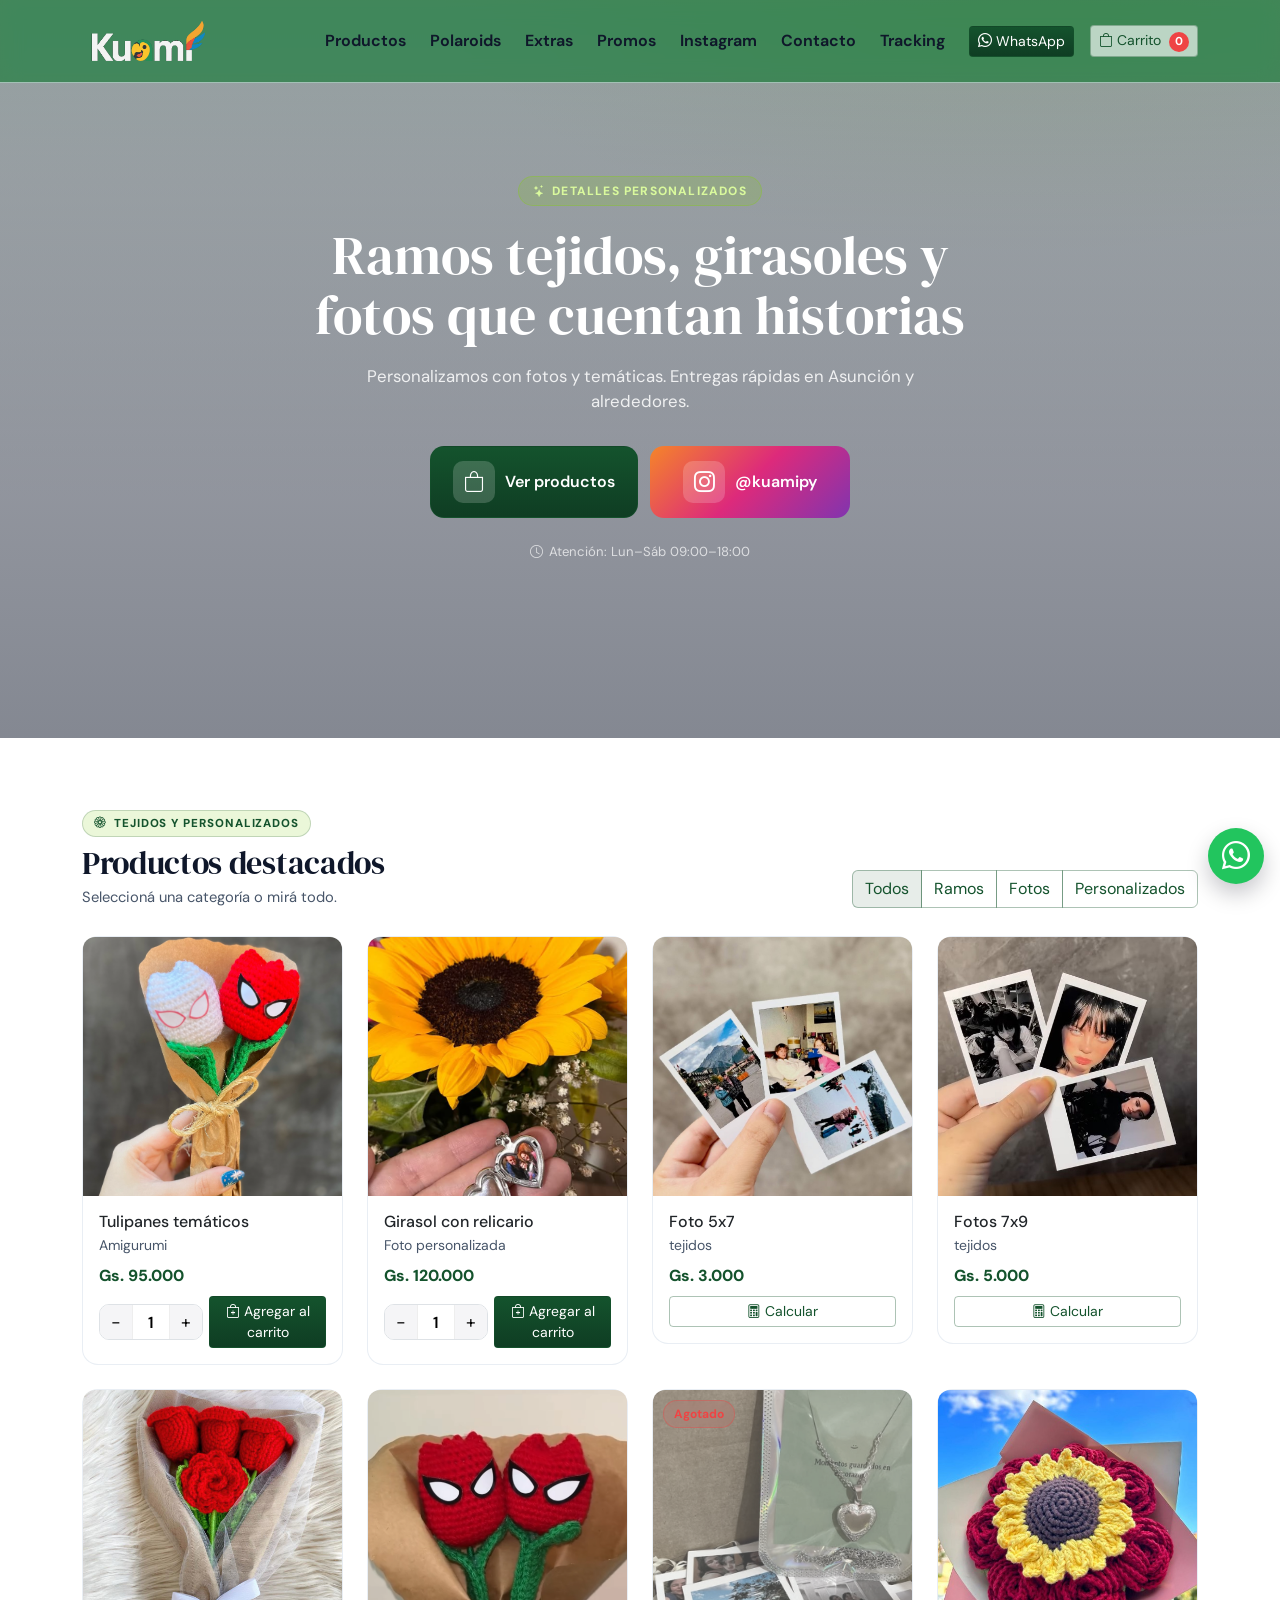
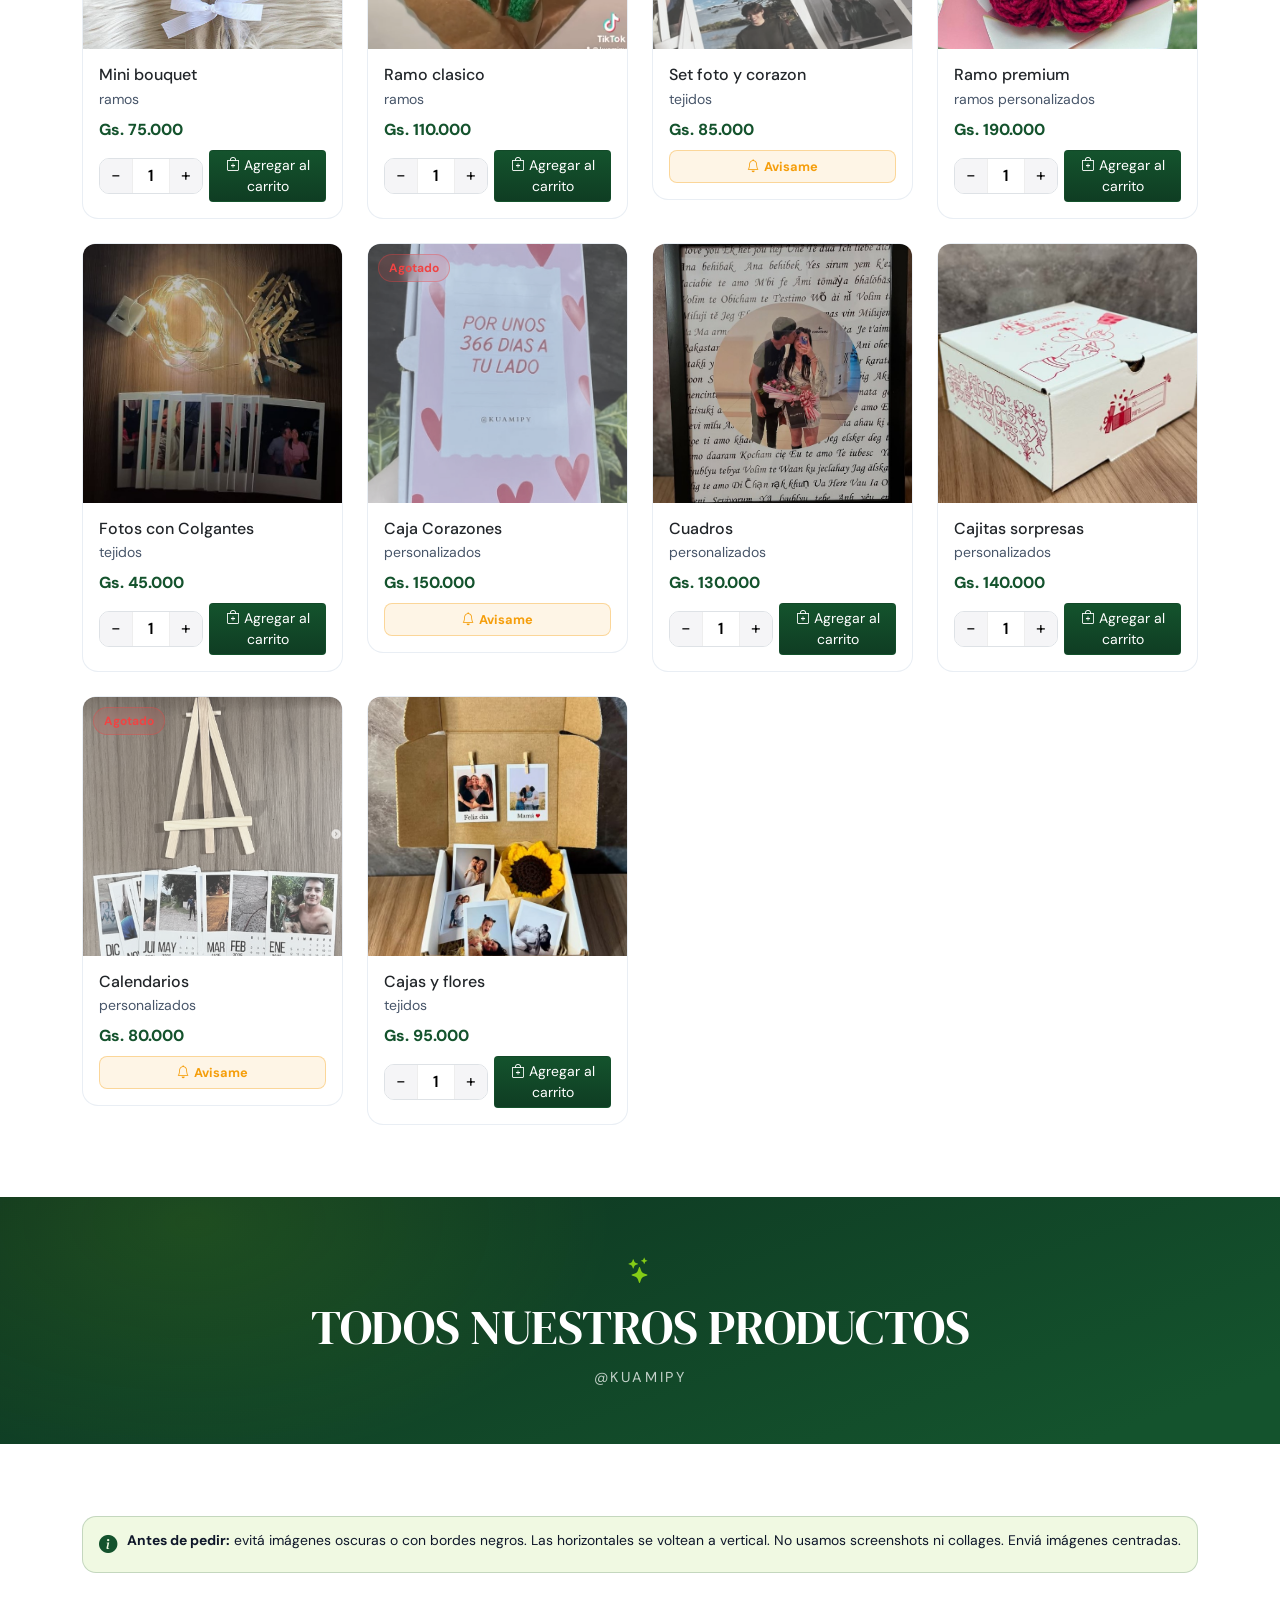
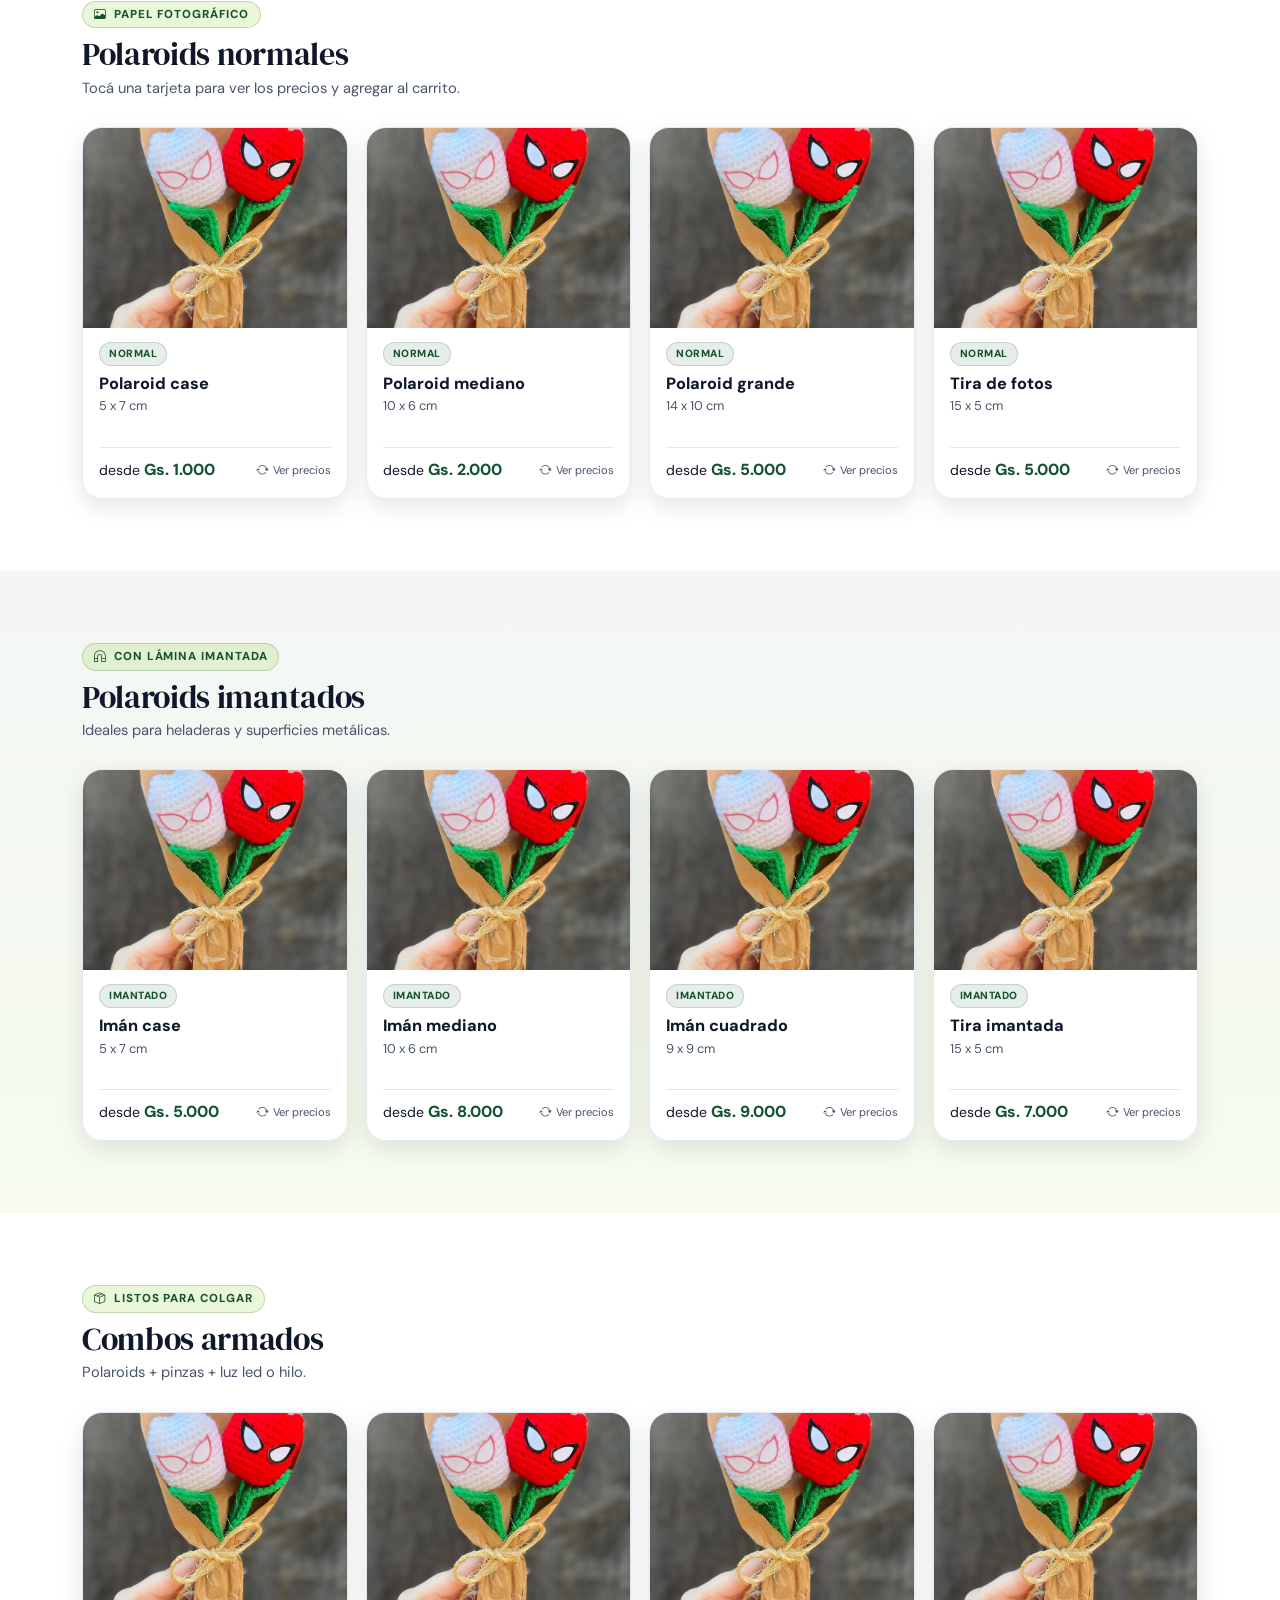
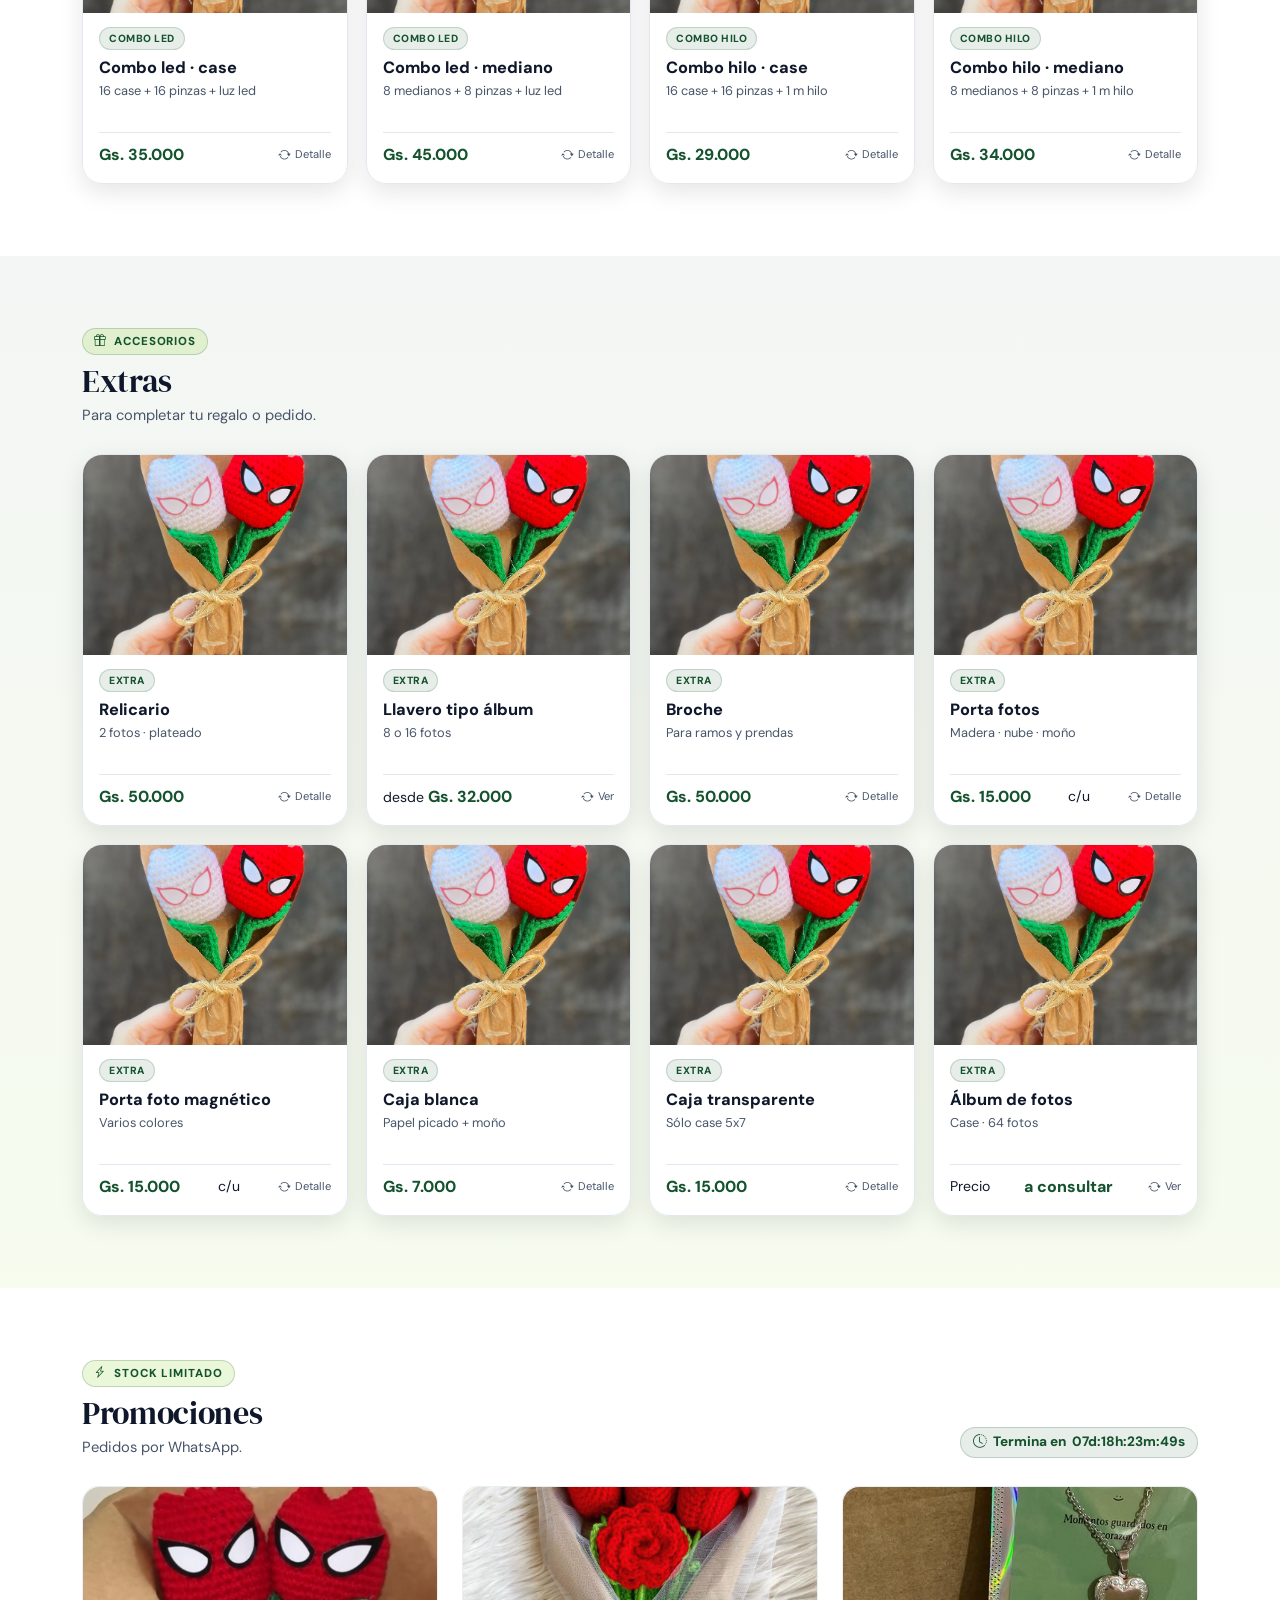
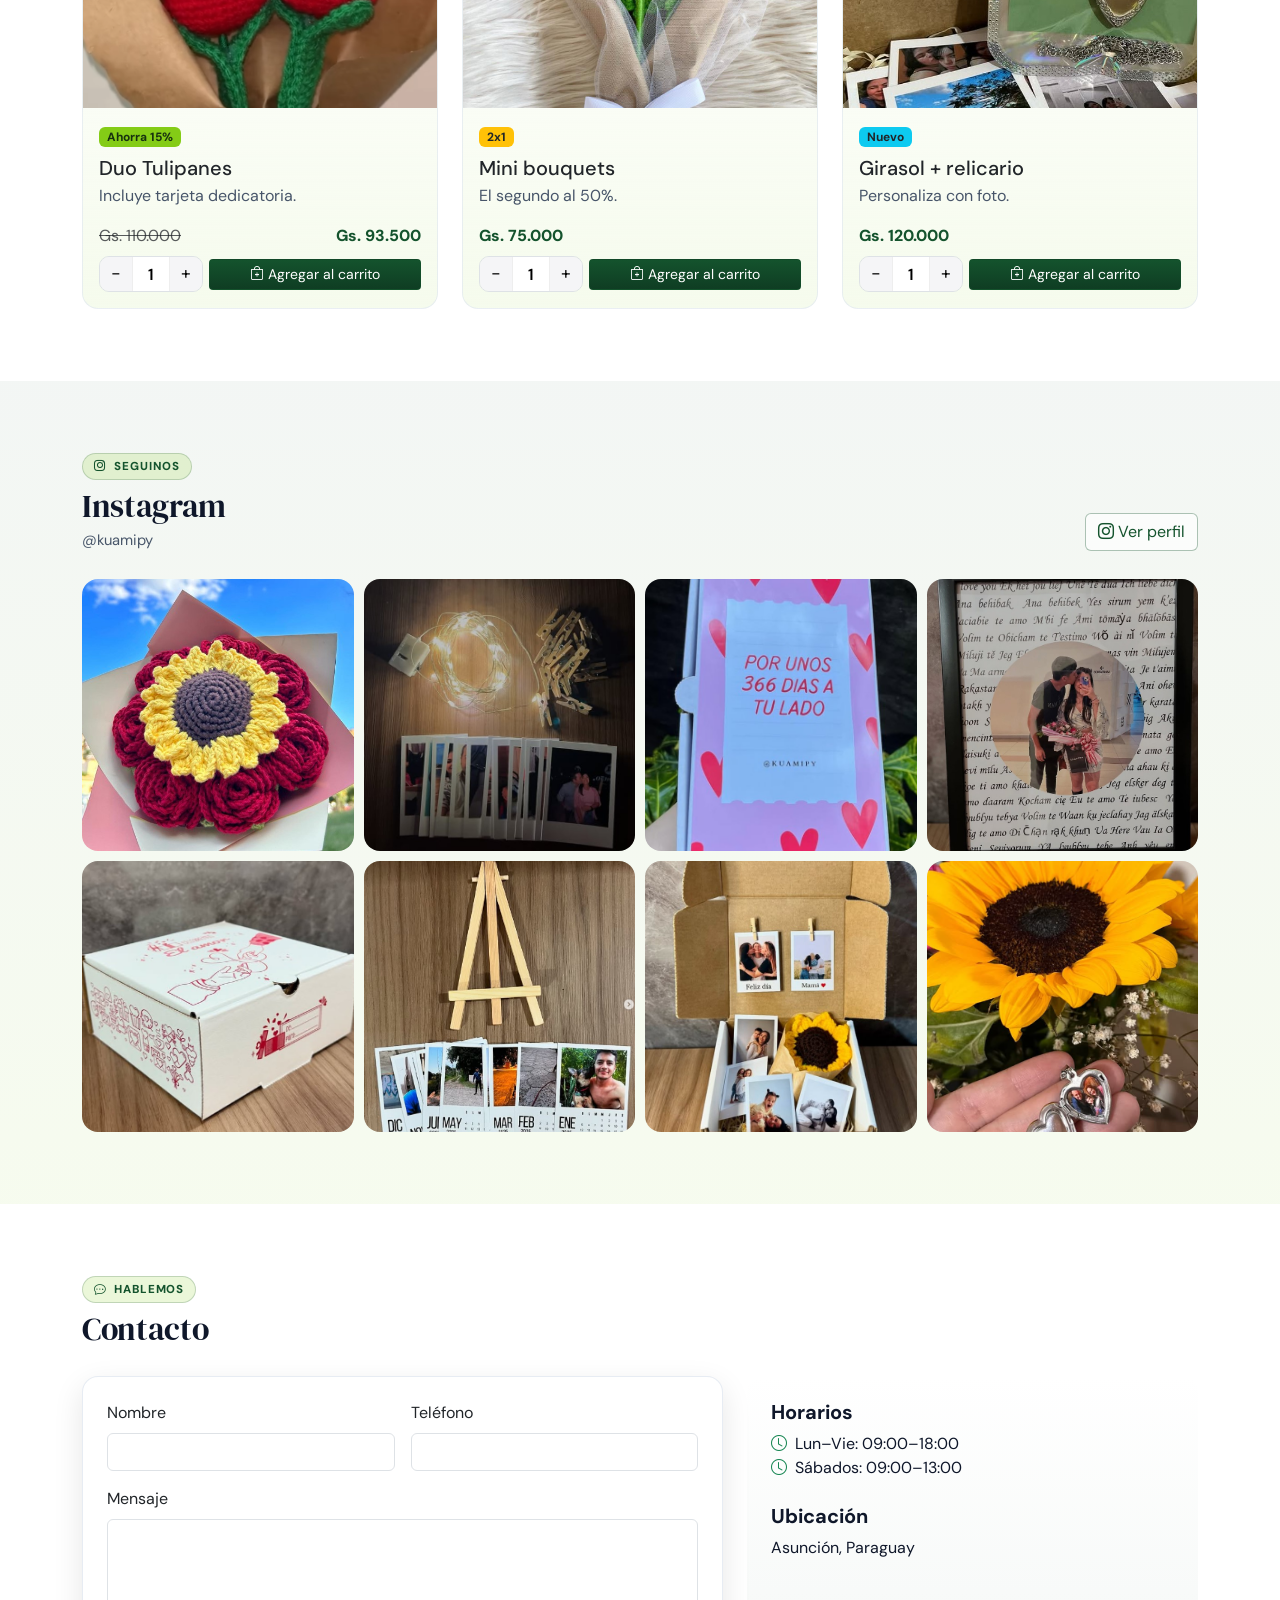
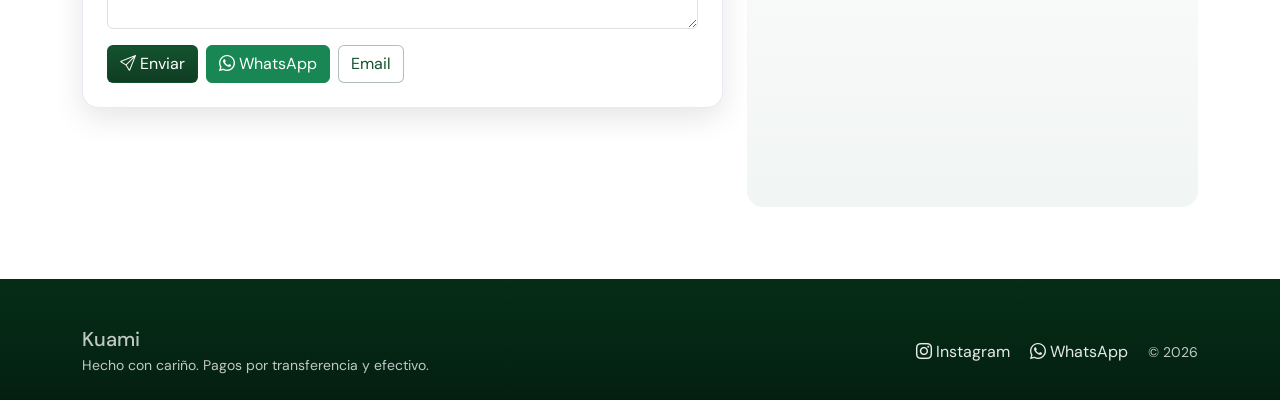
==== commit 757786f2: "Actualiza contenido de Kuami" ====
--- a/Kuami/index.html
+++ b/Kuami/index.html
@@ -664,6 +664,7 @@
 <a class="wa-fab" href="https://wa.me/595984024413?text=Hola%2C%20vengo%20de%20la%20web" target="_blank" rel="noopener" aria-label="WhatsApp"><i class="bi bi-whatsapp fs-3"></i></a>
 
 <script src="https://cdn.jsdelivr.net/npm/bootstrap@5.3.3/dist/js/bootstrap.bundle.min.js"></script>
+<script src="js/utils.js"></script>
 <script src="js/pages/index.js"></script>
 </body>
 </html>
